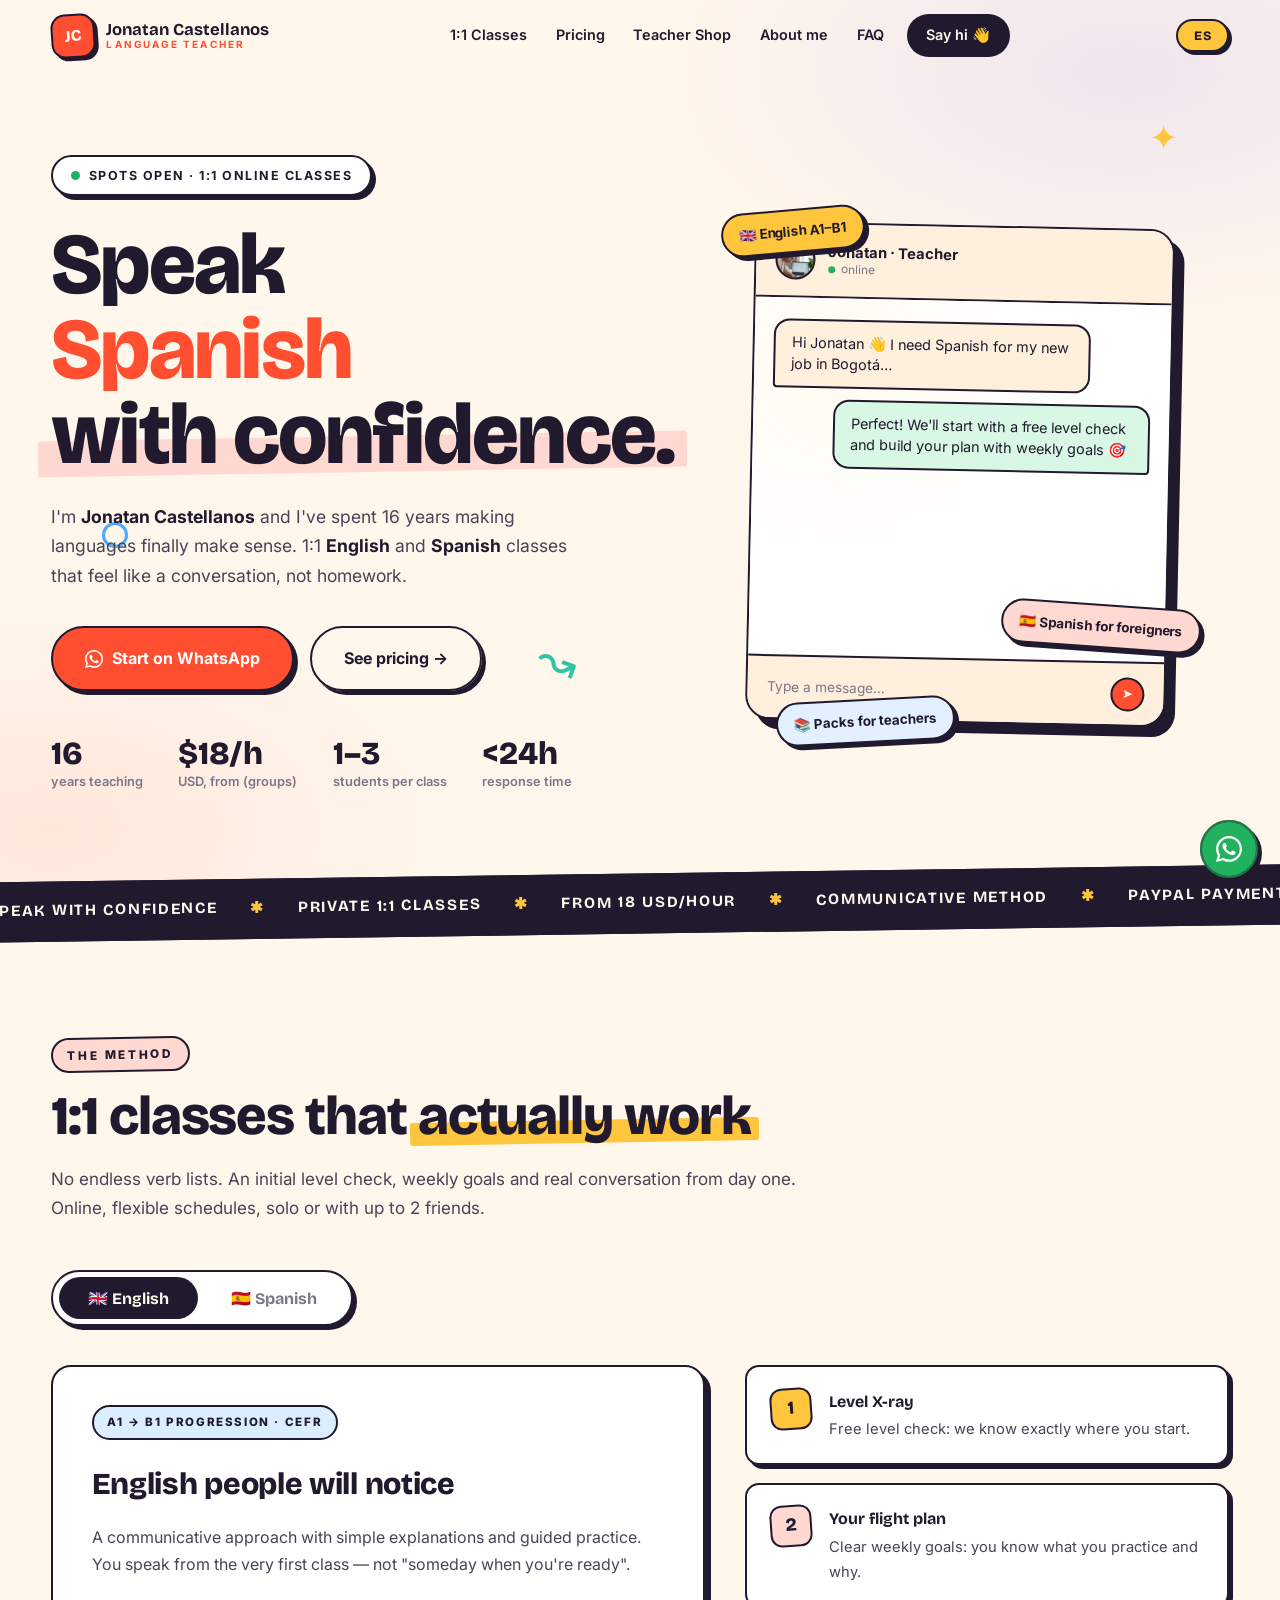
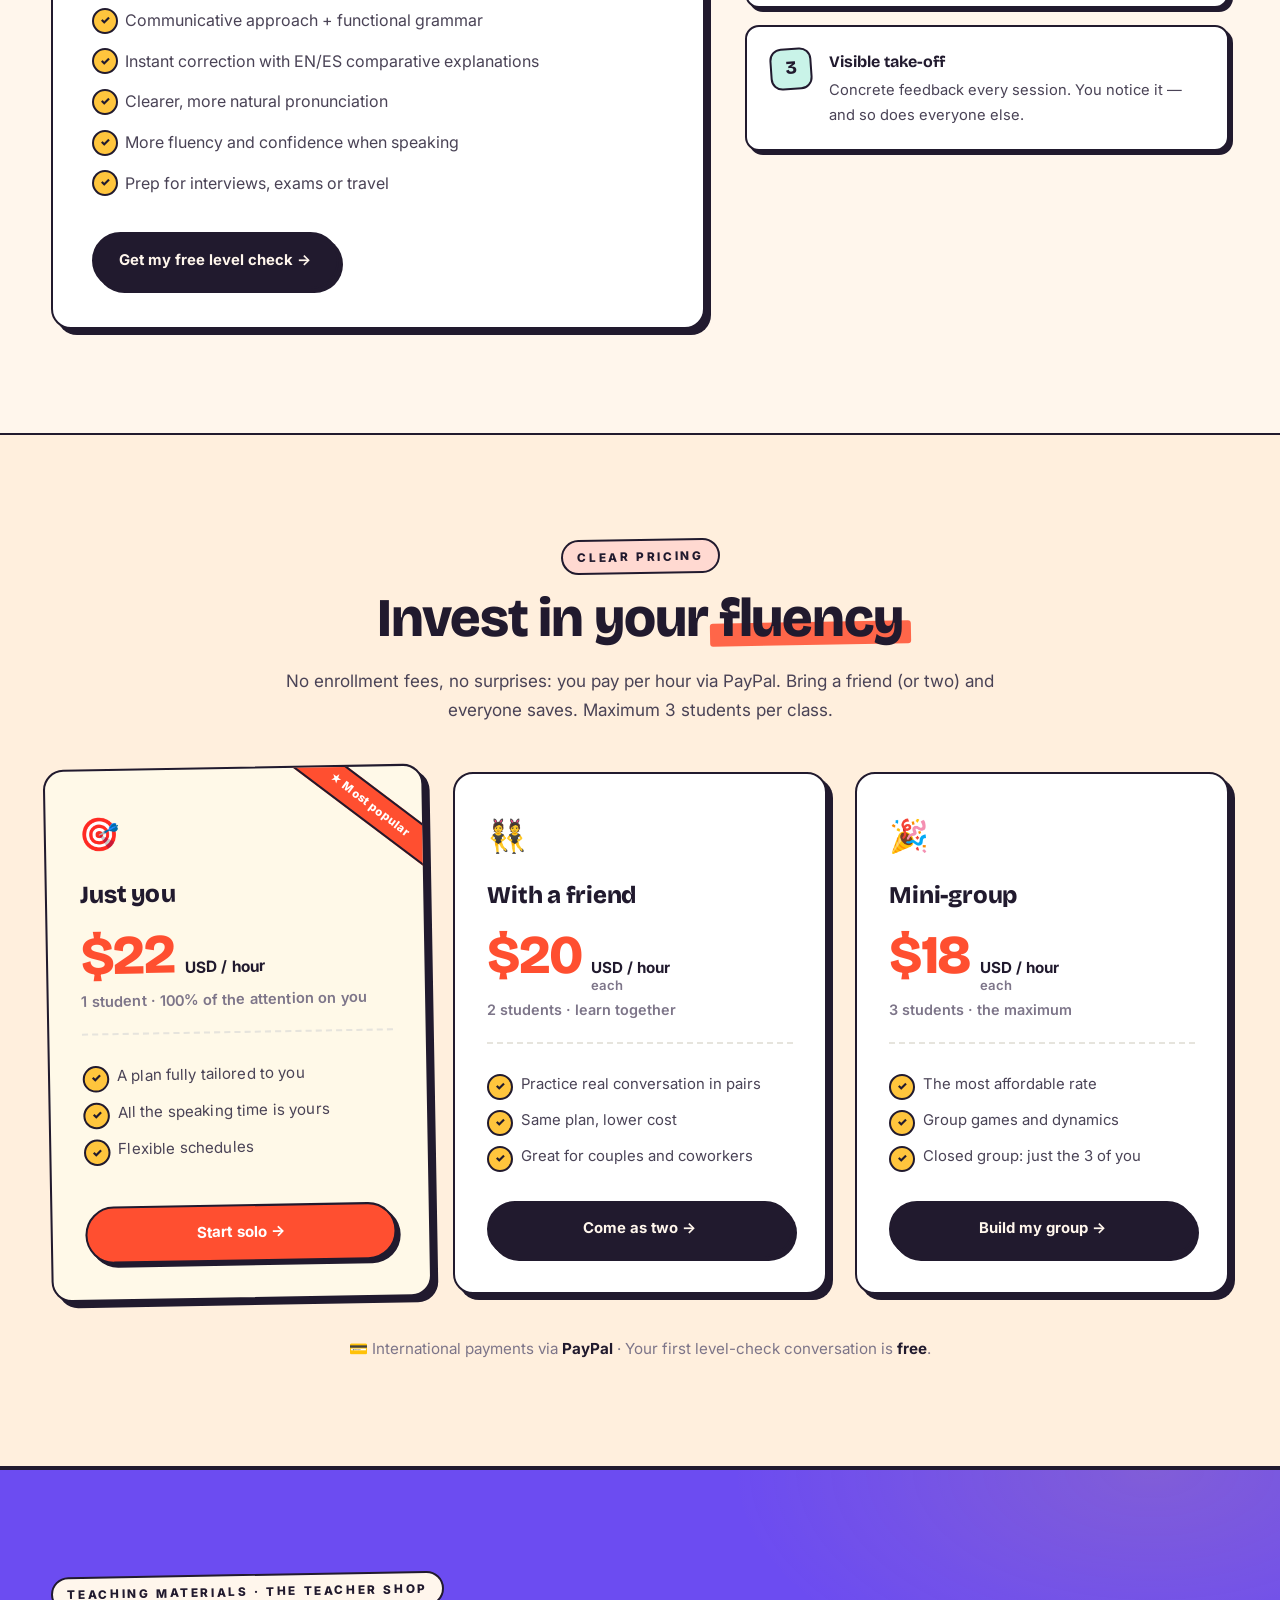
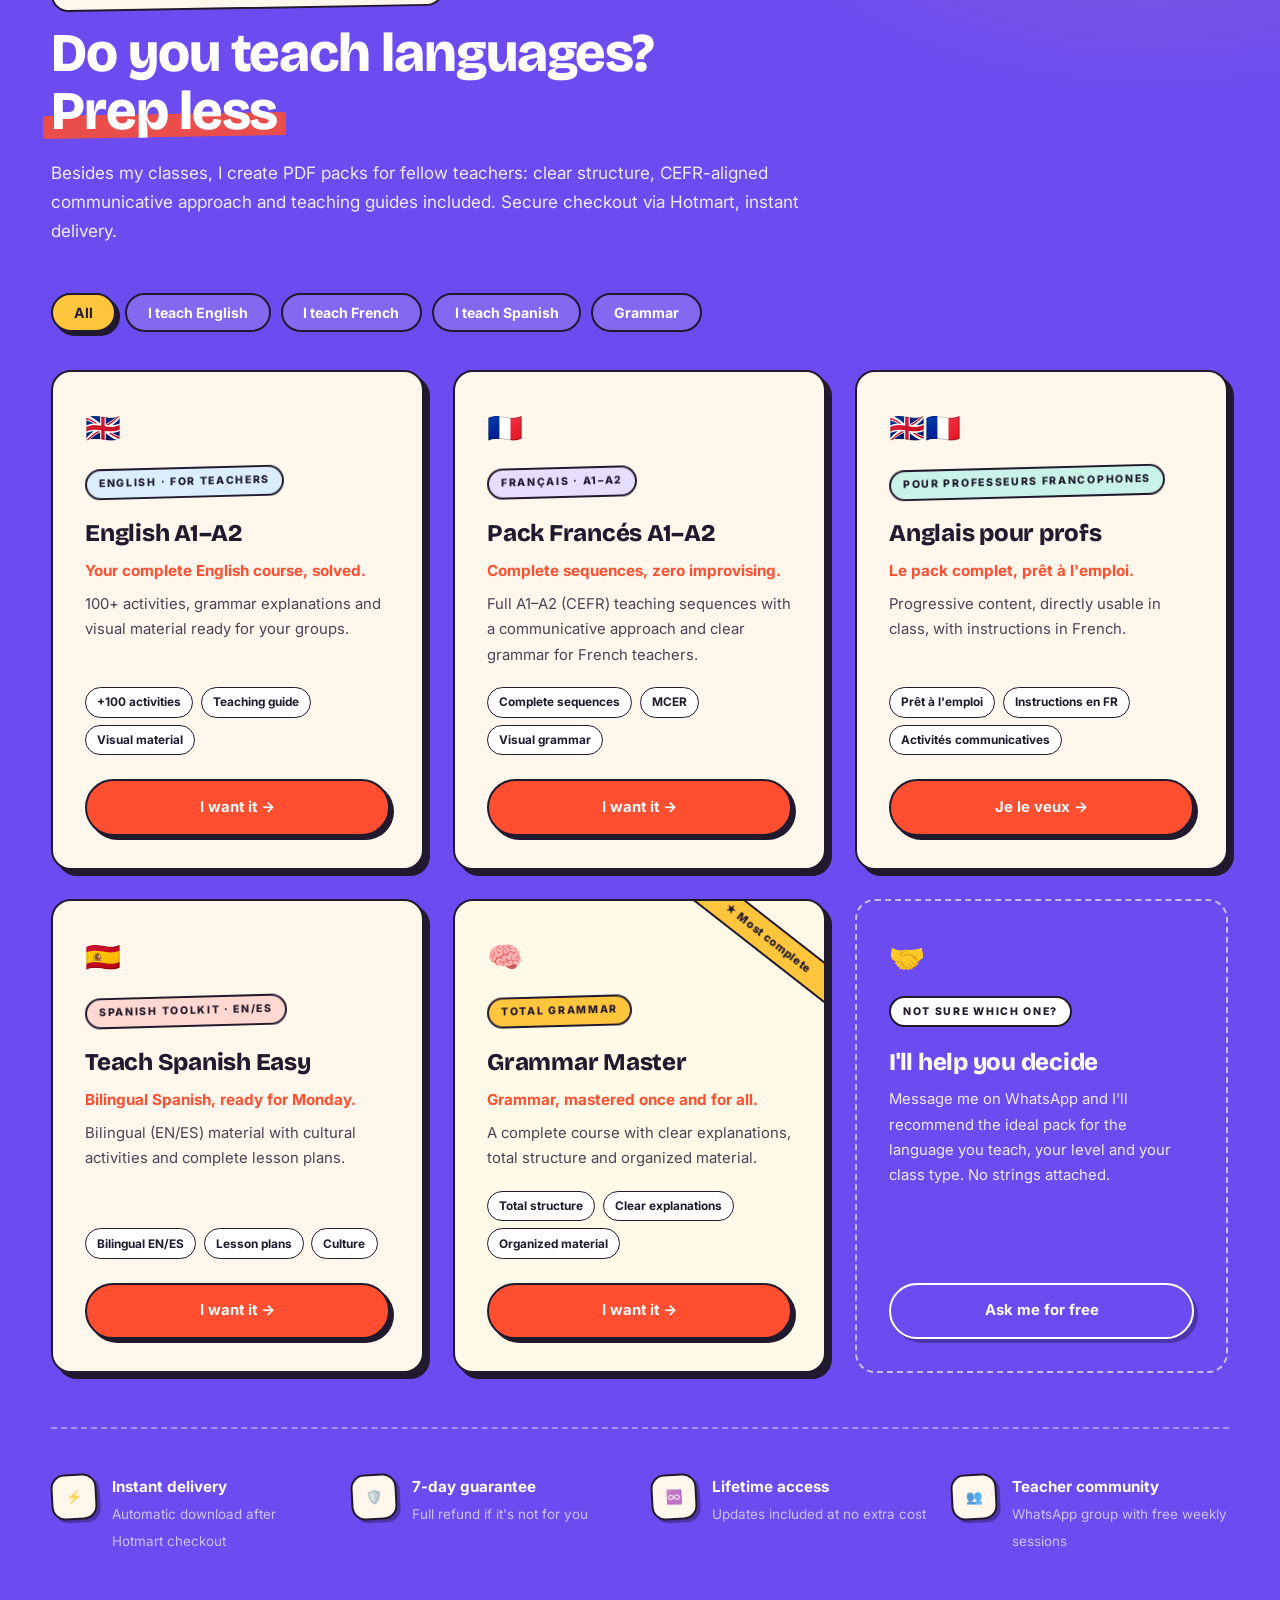
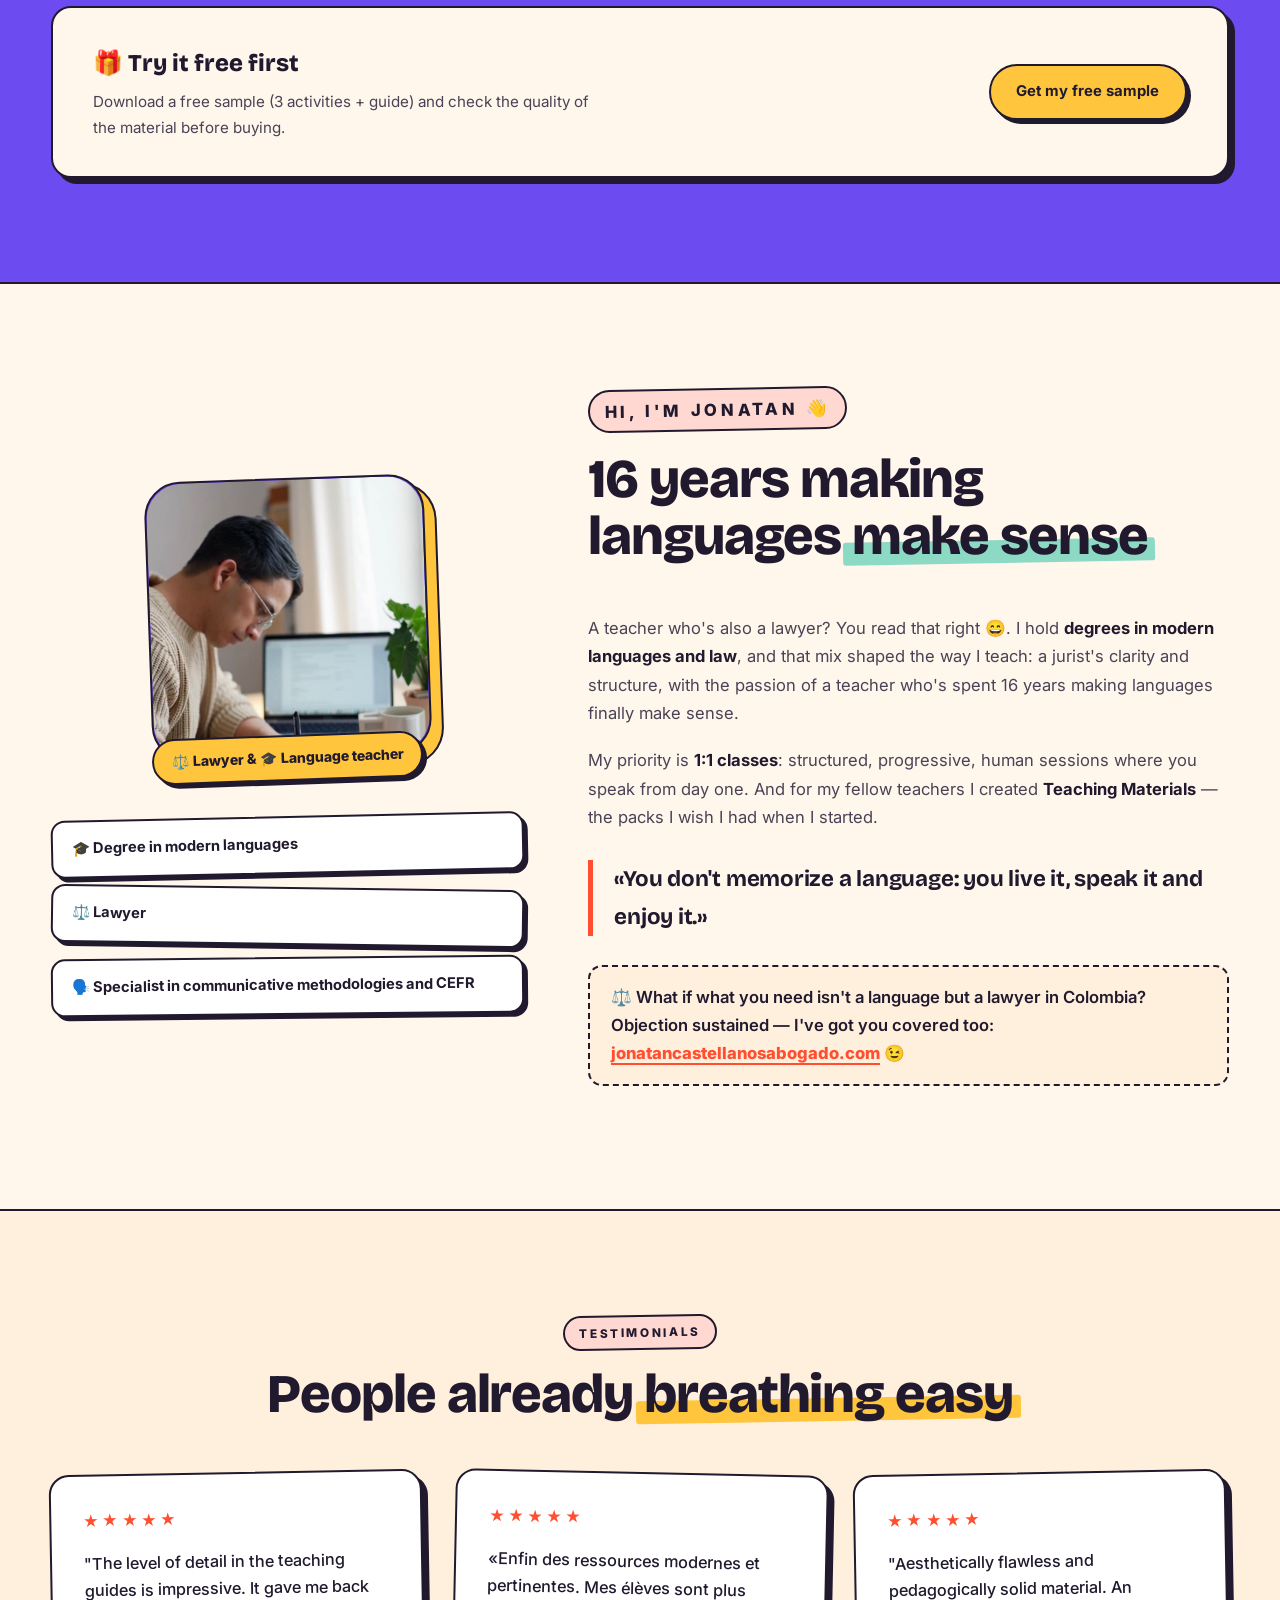
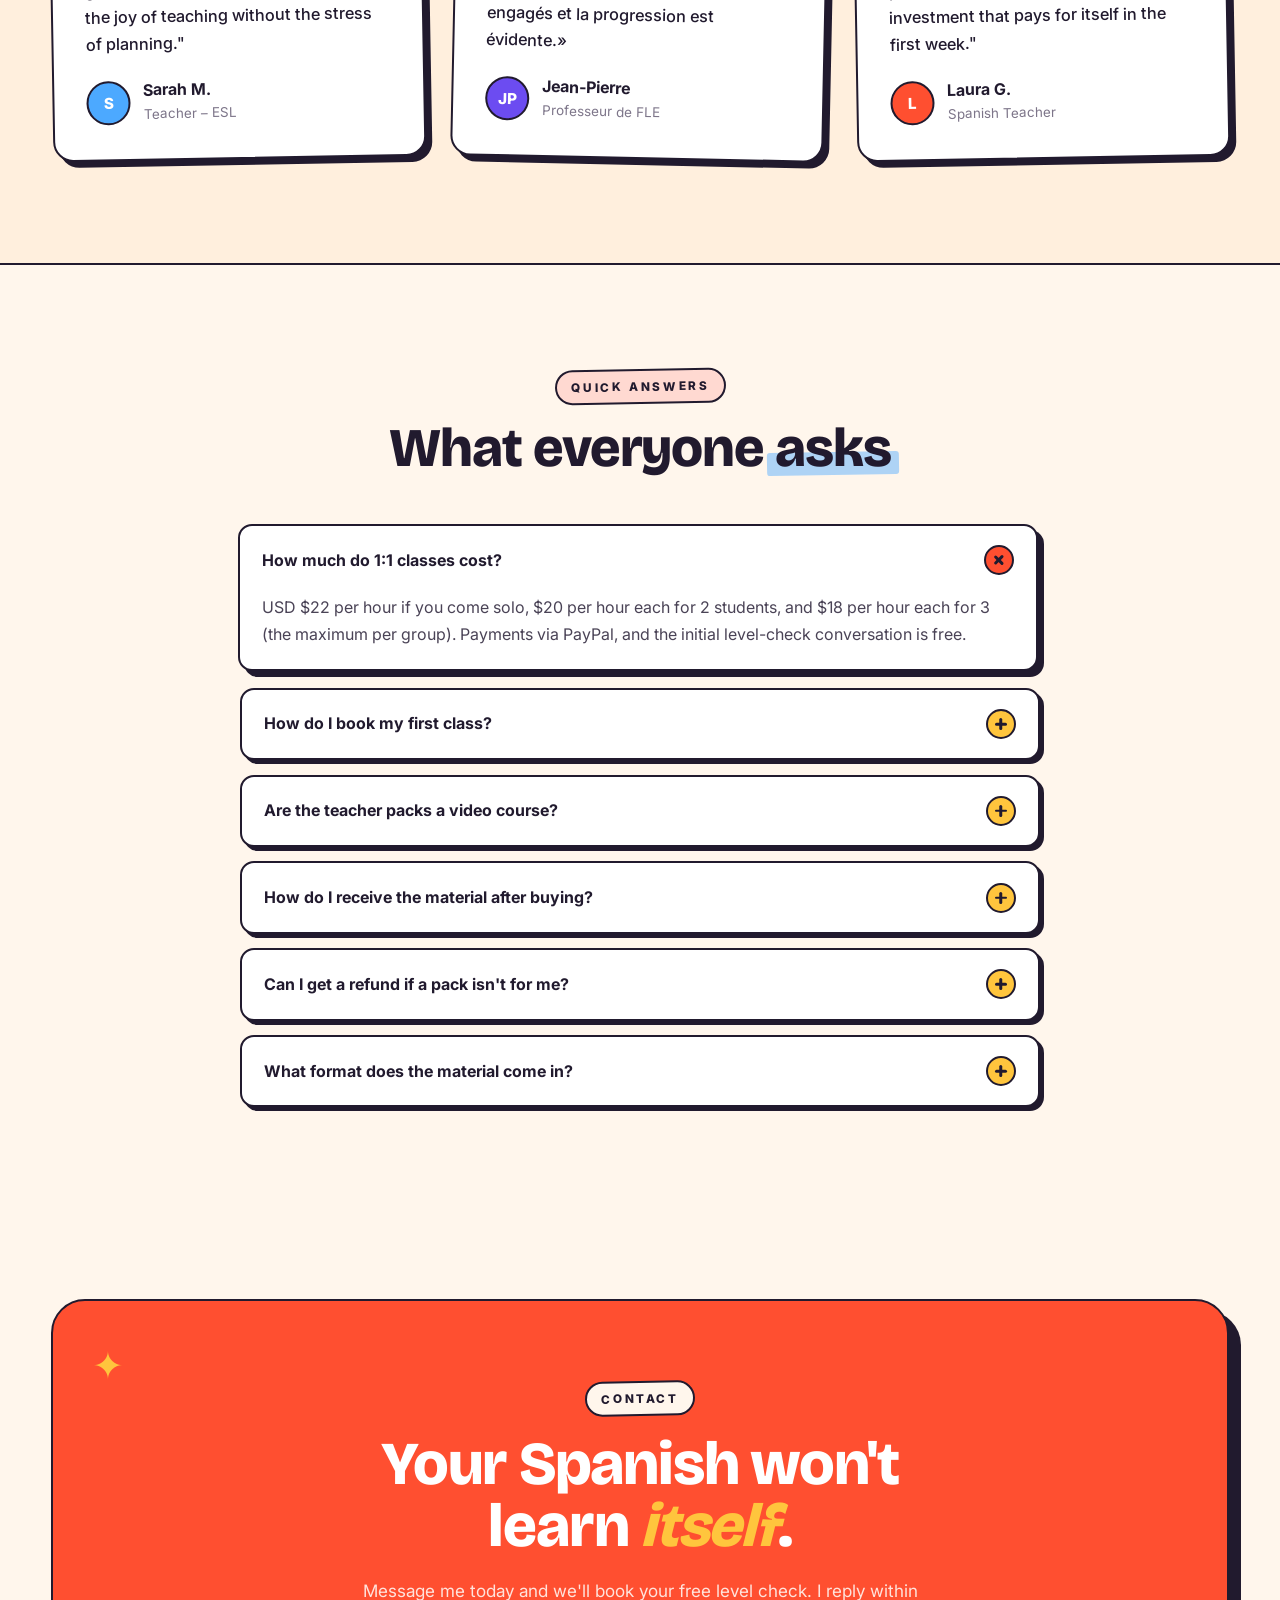
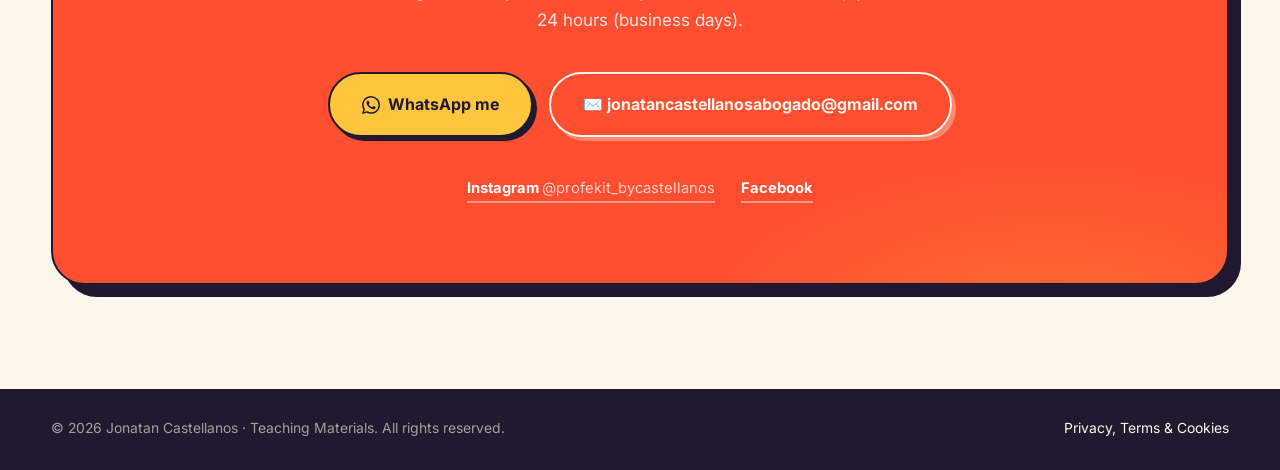
==== index.html @ 69f30fb5 "Meta de verificación de Google Search Console Co-Authored-By: Claude Fable 5 <noreply@anthropic.com>" ====
<!DOCTYPE html>
<html lang="es">
<head>
  <meta charset="UTF-8">
  <meta name="viewport" content="width=device-width, initial-scale=1.0">
  <title>Jonatan Castellanos · Profesor de Idiomas | Habla inglés sin miedo</title>
  <meta name="description" content="Clases particulares 1:1 de inglés y español desde 18 USD/hora. Metodología clara, práctica y comunicativa. Material pedagógico profesional para profesores de idiomas.">
  <meta name="google-site-verification" content="IuO1n3asJH91pYmY7Ng0ox8xn2Uyp3DE4MzeH1H9uL8">
  <meta property="og:title" content="Jonatan Castellanos · Profesor de Idiomas">
  <meta property="og:description" content="Habla inglés sin miedo: clases 1:1 online desde 18 USD/hora + packs pedagógicos para profesores. 16 años de experiencia.">
  <meta property="og:type" content="website">
  <meta property="og:url" content="https://castellanosjonatan.com/">
  <meta property="og:image" content="https://castellanosjonatan.com/assets/jonatan-profe-sq.jpg">
  <link rel="icon" href="data:image/svg+xml,%3Csvg xmlns='http://www.w3.org/2000/svg' viewBox='0 0 64 64'%3E%3Crect width='64' height='64' rx='16' fill='%23ff4f30'/%3E%3Ctext x='32' y='45' font-family='Arial Black,sans-serif' font-size='28' font-weight='900' fill='%23fff6ec' text-anchor='middle'%3EJC%3C/text%3E%3C/svg%3E">
  <link rel="preconnect" href="https://fonts.googleapis.com">
  <link rel="preconnect" href="https://fonts.gstatic.com" crossorigin>
  <link href="https://fonts.googleapis.com/css2?family=Bricolage+Grotesque:opsz,wght@12..96,400;12..96,600;12..96,700;12..96,800&family=Inter:wght@400;500;600;700&display=swap" rel="stylesheet">
  <link rel="stylesheet" href="css/styles.css">
</head>
<body>

  <!-- Barra de progreso de scroll -->
  <div class="scroll-progress" id="scrollProgress" aria-hidden="true"></div>

  <!-- ===== NAVEGACIÓN ===== -->
  <header class="nav" id="nav">
    <div class="container nav-inner">
      <a href="#inicio" class="brand" aria-label="Inicio">
        <span class="brand-mono">JC</span>
        <span class="brand-text">
          <span class="brand-name">Jonatan Castellanos</span>
          <span class="brand-tag" data-i18n="brand_tag">Profesor de Idiomas</span>
        </span>
      </a>
      <nav class="nav-links" id="navLinks" aria-label="Navegación principal">
        <a href="#clases" data-nav data-i18n="nav_clases">Clases 1:1</a>
        <a href="#precios" data-nav data-i18n="nav_precios">Precios</a>
        <a href="#packs" data-nav data-i18n="nav_packs">Tienda del Profe</a>
        <a href="#sobre-mi" data-nav data-i18n="nav_sobre">Sobre mí</a>
        <a href="#faq" data-nav>FAQ</a>
        <a href="#contacto" class="nav-cta" data-i18n="nav_cta">Escríbeme 👋</a>
      </nav>
      <div class="nav-side">
        <button class="lang-toggle" id="langToggle" aria-label="Switch language">EN</button>
        <button class="nav-toggle" id="navToggle" aria-label="Abrir menú" aria-expanded="false">
          <span></span><span></span><span></span>
        </button>
      </div>
    </div>
  </header>

  <main>

    <!-- ===== HERO ===== -->
    <section class="hero" id="inicio">
      <div class="hero-doodles" aria-hidden="true">
        <span class="doodle doodle-ast">✱</span>
        <span class="doodle doodle-arrow">↝</span>
        <span class="doodle doodle-spark">✦</span>
        <span class="doodle doodle-circ"></span>
      </div>

      <div class="container hero-inner">
        <div class="hero-copy">
          <p class="hero-eyebrow reveal"><span class="pulse-dot"></span> <span data-i18n="hero_eyebrow">Cupos abiertos · Clases online 1:1</span></p>
          <h1 class="reveal d-1">
            <span data-i18n="hero_t1">Habla</span><br>
            <span class="rotator-wrap"><span class="rotator" id="rotator">inglés</span></span><br>
            <span class="hl" data-i18n="hero_t2">sin miedo.</span>
          </h1>
          <p class="hero-desc reveal d-2" data-i18n="hero_desc">
            Soy <strong>Jonatan Castellanos</strong> y llevo 16 años haciendo que los idiomas
            por fin se entiendan. Clases 1:1 de <strong>inglés</strong> y <strong>español</strong>
            que se sienten como una conversación, no como una tarea.
          </p>
          <div class="hero-actions reveal d-3">
            <a class="btn btn-coral btn-lg" data-wa="clases" href="https://wa.me/573148309306" target="_blank" rel="noopener noreferrer">
              <svg viewBox="0 0 24 24" width="18" height="18" fill="currentColor" aria-hidden="true"><path d="M17.5 14.4c-.3-.15-1.76-.87-2.03-.97-.27-.1-.47-.15-.67.15-.2.3-.77.97-.94 1.17-.17.2-.35.22-.65.07-.3-.15-1.26-.46-2.4-1.48-.89-.79-1.49-1.77-1.66-2.07-.17-.3-.02-.46.13-.61.14-.13.3-.35.45-.52.15-.17.2-.3.3-.5.1-.2.05-.37-.02-.52-.08-.15-.67-1.62-.92-2.22-.24-.58-.49-.5-.67-.51h-.57c-.2 0-.52.07-.8.37-.27.3-1.04 1.02-1.04 2.5 0 1.47 1.07 2.9 1.22 3.1.15.2 2.1 3.2 5.1 4.49.71.3 1.27.49 1.7.63.72.23 1.37.2 1.88.12.58-.09 1.76-.72 2-1.42.25-.7.25-1.3.18-1.42-.08-.13-.28-.2-.58-.35M12.04 21.79h-.01a9.87 9.87 0 0 1-5.03-1.38l-.36-.21-3.74.98 1-3.65-.24-.37a9.86 9.86 0 0 1-1.51-5.26c0-5.45 4.44-9.88 9.9-9.88a9.83 9.83 0 0 1 7 2.9 9.83 9.83 0 0 1 2.89 7c0 5.45-4.44 9.88-9.9 9.88m8.42-18.3A11.8 11.8 0 0 0 12.04 0C5.46 0 .1 5.35.1 11.92c0 2.1.55 4.15 1.6 5.96L0 24l6.27-1.64a11.94 11.94 0 0 0 5.76 1.47h.01c6.58 0 11.94-5.35 11.94-11.92 0-3.18-1.24-6.18-3.52-8.43"/></svg>
              <span data-i18n="hero_cta1">Empezar por WhatsApp</span>
            </a>
            <a class="btn btn-ink-outline btn-lg" href="#precios" data-i18n="hero_cta2">Ver precios →</a>
          </div>

          <dl class="hero-stats reveal d-4">
            <div><dt data-counter="16">0</dt><dd data-i18n="stat_1">años enseñando</dd></div>
            <div><dt data-counter="18" data-prefix="$" data-suffix="/h">0</dt><dd data-i18n="stat_2">USD, desde (grupos)</dd></div>
            <div><dt data-counter="3" data-prefix="1–">0</dt><dd data-i18n="stat_3">estudiantes por clase</dd></div>
            <div><dt data-counter="24" data-prefix="&lt;" data-suffix="h">0</dt><dd data-i18n="stat_4">tiempo de respuesta</dd></div>
          </dl>
        </div>

        <!-- Mock de chat animado -->
        <div class="hero-visual reveal d-2" aria-hidden="true">
          <div class="chat-card">
            <div class="chat-head">
              <span class="chat-avatar"><img src="assets/jonatan-profe-sq.jpg" alt=""></span>
              <div class="chat-id">
                <strong data-i18n="chat_name">Jonatan · Profesor</strong>
                <span><i class="online-dot"></i> <span data-i18n="chat_online">en línea</span></span>
              </div>
            </div>
            <div class="chat-body" id="chatBody">
              <div class="msg msg-in" data-step="0" data-i18n="chat_m0">Hola Jonatan 👋 Necesito inglés para una entrevista de trabajo…</div>
              <div class="msg msg-out" data-step="1" data-i18n="chat_m1">¡Perfecto! Empezamos con un diagnóstico y armamos tu plan con metas semanales 🎯</div>
              <div class="msg msg-in" data-step="2" data-i18n="chat_m2">Great! When can we start? 😄</div>
              <div class="msg msg-out" data-step="3" data-i18n="chat_m3">That's the spirit! 🚀 Esta misma semana.</div>
              <div class="msg msg-typing" data-step="4"><span></span><span></span><span></span></div>
            </div>
            <div class="chat-foot">
              <span data-i18n="chat_placeholder">Escribe un mensaje…</span>
              <span class="chat-send">➤</span>
            </div>
          </div>
          <div class="tag-chip chip-a">🇬🇧 English A1–B1</div>
          <div class="tag-chip chip-b" data-i18n="chip_es">🇪🇸 Español ELE</div>
          <div class="tag-chip chip-c" data-i18n="chip_packs">📚 Packs para profes</div>
        </div>
      </div>
    </section>

    <!-- ===== MARQUEE ===== -->
    <div class="ribbon" id="ribbon" aria-hidden="true">
      <div class="ribbon-track">
        <span data-i18n="rb_1">Habla sin miedo</span><i>✱</i>
        <span data-i18n="rb_2">Clases privadas 1:1</span><i>✱</i>
        <span data-i18n="rb_3">Desde 18 USD/hora</span><i>✱</i>
        <span data-i18n="rb_4">Método comunicativo</span><i>✱</i>
        <span data-i18n="rb_5">Pagos vía PayPal</span><i>✱</i>
        <span data-i18n="rb_1">Habla sin miedo</span><i>✱</i>
        <span data-i18n="rb_2">Clases privadas 1:1</span><i>✱</i>
        <span data-i18n="rb_3">Desde 18 USD/hora</span><i>✱</i>
        <span data-i18n="rb_4">Método comunicativo</span><i>✱</i>
        <span data-i18n="rb_5">Pagos vía PayPal</span><i>✱</i>
      </div>
    </div>

    <!-- ===== CLASES 1:1 ===== -->
    <section class="section" id="clases">
      <div class="container">
        <div class="section-head reveal">
          <p class="kicker kicker-coral" data-i18n="clases_kicker">El método</p>
          <h2 data-i18n="clases_h2">Clases 1:1 que <span class="hl hl-yellow">sí funcionan</span></h2>
          <p class="lead" data-i18n="clases_lead">Nada de listas de verbos infinitas. Diagnóstico inicial, metas semanales y conversación real desde el primer día. Online, con horarios flexibles, solo o con hasta 2 amigos.</p>
        </div>

        <!-- Tabs -->
        <div class="tabs reveal" role="tablist" aria-label="Idiomas">
          <button class="tab active" id="tab-en" role="tab" aria-selected="true" aria-controls="panel-en" data-tab="en" data-i18n="tab_en">🇬🇧 Inglés</button>
          <button class="tab" id="tab-es" role="tab" aria-selected="false" aria-controls="panel-es" data-tab="es" data-i18n="tab_es">🇪🇸 Español</button>
          <span class="tab-glider" id="tabGlider"></span>
        </div>

        <div class="tab-panels reveal">
          <article class="tab-panel active" id="panel-en" role="tabpanel" aria-labelledby="tab-en">
            <div class="panel-grid">
              <div class="panel-info">
                <span class="level-badge badge-sky" data-i18n="pen_badge">Progresión A1 → B1 · MCER</span>
                <h3 data-i18n="pen_h3">Inglés que se te nota</h3>
                <p data-i18n="pen_p">Enfoque comunicativo con explicaciones simples y práctica guiada. Hablas desde la primera clase, no "algún día cuando estés listo".</p>
                <ul class="checklist">
                  <li data-i18n="pen_l1">Enfoque comunicativo + gramática funcional</li>
                  <li data-i18n="pen_l2">Corrección inmediata y explicación comparativa (EN/ES)</li>
                  <li data-i18n="pen_l3">Pronunciación más clara y natural</li>
                  <li data-i18n="pen_l4">Mayor fluidez al hablar con confianza</li>
                  <li data-i18n="pen_l5">Preparación para entrevistas, exámenes o viajes</li>
                </ul>
                <a class="btn btn-ink" data-wa="ingles" href="https://wa.me/573148309306" target="_blank" rel="noopener noreferrer" data-i18n="pen_cta">Quiero mi diagnóstico →</a>
              </div>
              <div class="panel-steps">
                <div class="step step-1"><span class="step-n">1</span><div><strong data-i18n="step1_t">Radiografía de tu nivel</strong><p data-i18n="step1_p">Diagnóstico gratuito: sabemos exactamente de dónde partes.</p></div></div>
                <div class="step step-2"><span class="step-n">2</span><div><strong data-i18n="step2_t">Tu plan de vuelo</strong><p data-i18n="step2_p">Metas semanales claras: sabes qué practicas y por qué.</p></div></div>
                <div class="step step-3"><span class="step-n">3</span><div><strong data-i18n="step3_t">Despegue visible</strong><p data-i18n="step3_p">Retroalimentación concreta en cada sesión. Se nota, y se lo notan.</p></div></div>
              </div>
            </div>
          </article>

          <article class="tab-panel" id="panel-es" role="tabpanel" aria-labelledby="tab-es" hidden>
            <div class="panel-grid">
              <div class="panel-info">
                <span class="level-badge badge-coral" data-i18n="pes_badge">Español ELE · Todos los niveles</span>
                <h3 data-i18n="pes_h3">Español para la vida real</h3>
                <p data-i18n="pes_p">Español como lengua extranjera con metodología clara y comunicativa. Sesiones personalizadas para objetivos académicos, profesionales o de viaje.</p>
                <ul class="checklist">
                  <li data-i18n="pes_l1">Actividades dinámicas adaptadas a tu nivel</li>
                  <li data-i18n="pes_l2">Comprensión de estructuras clave sin memorizar</li>
                  <li data-i18n="pes_l3">Material visual, práctico y reutilizable</li>
                  <li data-i18n="pes_l4">Plan claro con metas semanales</li>
                  <li data-i18n="pes_l5">Conversación activa desde la primera clase</li>
                </ul>
                <a class="btn btn-ink" data-wa="espanol" href="https://wa.me/573148309306" target="_blank" rel="noopener noreferrer" data-i18n="pes_cta">Quiero mi diagnóstico →</a>
              </div>
              <div class="panel-steps">
                <div class="step step-1"><span class="step-n">1</span><div><strong data-i18n="step1_t">Radiografía de tu nivel</strong><p data-i18n="step1_p">Diagnóstico gratuito: sabemos exactamente de dónde partes.</p></div></div>
                <div class="step step-2"><span class="step-n">2</span><div><strong data-i18n="step2_t">Tu plan de vuelo</strong><p data-i18n="step2_p">Metas semanales claras: sabes qué practicas y por qué.</p></div></div>
                <div class="step step-3"><span class="step-n">3</span><div><strong data-i18n="step3_t">Despegue visible</strong><p data-i18n="step3_p">Retroalimentación concreta en cada sesión. Se nota, y se lo notan.</p></div></div>
              </div>
            </div>
          </article>
        </div>
      </div>
    </section>

    <!-- ===== PRECIOS ===== -->
    <section class="section section-cream" id="precios">
      <div class="container">
        <div class="section-head center reveal">
          <p class="kicker kicker-coral" data-i18n="pr_kicker">Precios claros</p>
          <h2 data-i18n="pr_h2">Invierte en tu <span class="hl hl-coral">fluidez</span></h2>
          <p class="lead" data-i18n="pr_lead">Sin matrículas ni sorpresas: pagas por hora vía PayPal. Trae a un amigo (o dos) y ahorran todos. Máximo 3 estudiantes por clase.</p>
        </div>

        <div class="pricing reveal">
          <article class="price-card price-featured">
            <span class="price-badge" data-i18n="pr1_badge">★ Más popular</span>
            <span class="price-emoji">🎯</span>
            <h3 data-i18n="pr1_name">Solo tú</h3>
            <p class="price-line"><span class="price-num">$22</span><span class="price-unit" data-i18n="pr1_unit">USD / hora</span></p>
            <p class="price-sub" data-i18n="pr1_sub">1 estudiante · atención 100% para ti</p>
            <ul class="checklist">
              <li data-i18n="pr1_f1">Plan totalmente a tu medida</li>
              <li data-i18n="pr1_f2">Todo el tiempo de habla es tuyo</li>
              <li data-i18n="pr1_f3">Horarios flexibles</li>
            </ul>
            <a class="btn btn-coral btn-block" data-wa="solo" href="https://wa.me/573148309306" target="_blank" rel="noopener noreferrer" data-i18n="pr1_cta">Empezar solo →</a>
          </article>

          <article class="price-card">
            <span class="price-emoji">👯</span>
            <h3 data-i18n="pr2_name">En pareja</h3>
            <p class="price-line"><span class="price-num">$20</span><span class="price-unit" data-i18n="pr2_unit">USD / hora <em>cada uno</em></span></p>
            <p class="price-sub" data-i18n="pr2_sub">2 estudiantes · aprende acompañado</p>
            <ul class="checklist">
              <li data-i18n="pr2_f1">Practica conversación real de a dos</li>
              <li data-i18n="pr2_f2">Mismo plan, menor costo</li>
              <li data-i18n="pr2_f3">Ideal para parejas y colegas</li>
            </ul>
            <a class="btn btn-ink btn-block" data-wa="duo" href="https://wa.me/573148309306" target="_blank" rel="noopener noreferrer" data-i18n="pr2_cta">Venir de a dos →</a>
          </article>

          <article class="price-card">
            <span class="price-emoji">🎉</span>
            <h3 data-i18n="pr3_name">Mini-grupo</h3>
            <p class="price-line"><span class="price-num">$18</span><span class="price-unit" data-i18n="pr3_unit">USD / hora <em>cada uno</em></span></p>
            <p class="price-sub" data-i18n="pr3_sub">3 estudiantes · el cupo máximo</p>
            <ul class="checklist">
              <li data-i18n="pr3_f1">El precio más económico</li>
              <li data-i18n="pr3_f2">Dinámicas y juegos de grupo</li>
              <li data-i18n="pr3_f3">Grupo cerrado: solo ustedes 3</li>
            </ul>
            <a class="btn btn-ink btn-block" data-wa="trio" href="https://wa.me/573148309306" target="_blank" rel="noopener noreferrer" data-i18n="pr3_cta">Armar mi grupo →</a>
          </article>
        </div>

        <p class="note reveal" data-i18n="pr_note">💳 Pagos internacionales vía <strong>PayPal</strong> · La primera conversación de diagnóstico es <strong>gratis</strong>.</p>
      </div>
    </section>

    <!-- ===== PACKS / TIENDA DEL PROFE ===== -->
    <section class="section section-violet" id="packs">
      <div class="container">
        <div class="section-head reveal">
          <p class="kicker kicker-cream" data-i18n="pk_kicker">Teaching Materials · La Tienda del Profe</p>
          <h2 data-i18n="pk_h2">¿Enseñas idiomas? <span class="hl hl-coral">Prepara menos</span></h2>
          <p class="lead" data-i18n="pk_lead">Además de mis clases, creo packs en PDF para otros profesores: estructura clara, enfoque comunicativo alineado al MCER y guías didácticas incluidas. Compra segura vía Hotmart y entrega inmediata.</p>
        </div>

        <!-- Filtros -->
        <div class="filters reveal" role="group" aria-label="Filtrar packs por idioma">
          <button class="filter active" data-filter="all" data-i18n="f_all">Todos</button>
          <button class="filter" data-filter="ingles" data-i18n="f_en">Enseño inglés</button>
          <button class="filter" data-filter="frances" data-i18n="f_fr">Enseño francés</button>
          <button class="filter" data-filter="espanol" data-i18n="f_es">Enseño español</button>
          <button class="filter" data-filter="gramatica" data-i18n="f_gr">Gramática</button>
        </div>

        <div class="products reveal" id="products">
          <article class="product tilt" data-cat="ingles">
            <div class="product-glow" aria-hidden="true"></div>
            <span class="product-flag">🇬🇧</span>
            <span class="product-tag tag-sky">English · For Teachers</span>
            <h3>English A1–A2</h3>
            <p class="product-hook" data-i18n="pd1_hook">Tu curso de inglés completo, resuelto.</p>
            <p data-i18n="pd1_p">Más de 100 actividades, explicaciones gramaticales y material visual listo para tus grupos.</p>
            <ul class="product-feats"><li data-i18n="pd1_t1">+100 actividades</li><li data-i18n="pd1_t2">Guía didáctica</li><li data-i18n="pd1_t3">Material visual</li></ul>
            <a class="btn btn-coral btn-block" href="https://go.hotmart.com/B101364901X?dp=1" target="_blank" rel="noopener noreferrer" data-i18n="pd_cta">Lo quiero →</a>
          </article>

          <article class="product tilt" data-cat="frances">
            <div class="product-glow" aria-hidden="true"></div>
            <span class="product-flag">🇫🇷</span>
            <span class="product-tag tag-violet">Français · A1–A2</span>
            <h3>Pack Francés A1–A2</h3>
            <p class="product-hook" data-i18n="pd2_hook">Secuencias completas, cero improvisación.</p>
            <p data-i18n="pd2_p">Secuencias didácticas A1–A2 (MCER) con enfoque comunicativo y gramática clara para profes de francés.</p>
            <ul class="product-feats"><li data-i18n="pd2_t1">Secuencias completas</li><li>MCER</li><li data-i18n="pd2_t3">Gramática visual</li></ul>
            <a class="btn btn-coral btn-block" href="https://go.hotmart.com/C101601427N?dp=1" target="_blank" rel="noopener noreferrer" data-i18n="pd_cta">Lo quiero →</a>
          </article>

          <article class="product tilt" data-cat="ingles frances">
            <div class="product-glow" aria-hidden="true"></div>
            <span class="product-flag">🇬🇧🇫🇷</span>
            <span class="product-tag tag-mint">Pour Professeurs Francophones</span>
            <h3>Anglais pour profs</h3>
            <p class="product-hook">Le pack complet, prêt à l'emploi.</p>
            <p data-i18n="pd3_p">Contenu progressif et directement utilisable en classe, avec instructions en français.</p>
            <ul class="product-feats"><li>Prêt à l'emploi</li><li>Instructions en FR</li><li>Activités communicatives</li></ul>
            <a class="btn btn-coral btn-block" href="https://go.hotmart.com/J101687014J?dp=1" target="_blank" rel="noopener noreferrer">Je le veux →</a>
          </article>

          <article class="product tilt" data-cat="espanol">
            <div class="product-glow" aria-hidden="true"></div>
            <span class="product-flag">🇪🇸</span>
            <span class="product-tag tag-coral">Spanish Toolkit · EN/ES</span>
            <h3>Teach Spanish Easy</h3>
            <p class="product-hook" data-i18n="pd4_hook">Español bilingüe, listo para el lunes.</p>
            <p data-i18n="pd4_p">Material bilingüe (EN/ES) con actividades culturales y planes de clase completos.</p>
            <ul class="product-feats"><li data-i18n="pd4_t1">Bilingüe EN/ES</li><li data-i18n="pd4_t2">Planes de clase</li><li data-i18n="pd4_t3">Cultura</li></ul>
            <a class="btn btn-coral btn-block" href="https://go.hotmart.com/I101326739A?dp=1" target="_blank" rel="noopener noreferrer" data-i18n="pd_cta">Lo quiero →</a>
          </article>

          <article class="product tilt product-featured" data-cat="gramatica ingles">
            <div class="product-glow" aria-hidden="true"></div>
            <span class="product-badge" data-i18n="pd5_badge">★ El más completo</span>
            <span class="product-flag">🧠</span>
            <span class="product-tag tag-yellow" data-i18n="pd5_tag">Gramática Total</span>
            <h3>Grammar Master</h3>
            <p class="product-hook" data-i18n="pd5_hook">La gramática, dominada de una vez.</p>
            <p data-i18n="pd5_p">Curso completo con explicaciones claras, estructura total y material organizado.</p>
            <ul class="product-feats"><li data-i18n="pd5_t1">Estructura total</li><li data-i18n="pd5_t2">Explicaciones claras</li><li data-i18n="pd5_t3">Material organizado</li></ul>
            <a class="btn btn-coral btn-block" href="https://go.hotmart.com/B101403026Y?dp=1" target="_blank" rel="noopener noreferrer" data-i18n="pd_cta">Lo quiero →</a>
          </article>

          <article class="product product-help" data-cat="all-always">
            <span class="product-flag">🤝</span>
            <span class="product-tag tag-ink" data-i18n="pdh_tag">¿No sabes cuál elegir?</span>
            <h3 data-i18n="pdh_h3">Te ayudo a decidir</h3>
            <p data-i18n="pdh_p">Escríbeme por WhatsApp y te recomiendo el pack ideal según el idioma que enseñas, tu nivel y tu tipo de clase. Sin compromiso.</p>
            <a class="btn btn-ink-outline btn-block" data-wa="profe" href="https://wa.me/573148309306" target="_blank" rel="noopener noreferrer" data-i18n="pdh_cta">Pregúntame gratis</a>
          </article>
        </div>

        <div class="perks reveal">
          <div class="perk"><span class="perk-ico">⚡</span><div><strong data-i18n="perk1_t">Entrega inmediata</strong><span data-i18n="perk1_s">Descarga automática tras la compra en Hotmart</span></div></div>
          <div class="perk"><span class="perk-ico">🛡️</span><div><strong data-i18n="perk2_t">Garantía de 7 días</strong><span data-i18n="perk2_s">Reembolso completo si no te convence</span></div></div>
          <div class="perk"><span class="perk-ico">♾️</span><div><strong data-i18n="perk3_t">Acceso de por vida</strong><span data-i18n="perk3_s">Con actualizaciones sin costo adicional</span></div></div>
          <div class="perk"><span class="perk-ico">👥</span><div><strong data-i18n="perk4_t">Comunidad de profes</strong><span data-i18n="perk4_s">Grupo de WhatsApp con clases gratuitas semanales</span></div></div>
        </div>

        <div class="sample reveal">
          <div class="sample-copy">
            <h3 data-i18n="sm_h3">🎁 Pruébalo gratis primero</h3>
            <p data-i18n="sm_p">Descarga una muestra gratuita (3 actividades + guía) y comprueba el estándar del material antes de comprar.</p>
          </div>
          <a class="btn btn-yellow" id="sampleMail" href="mailto:business@castellanosjonatan.com?subject=Solicitud%20de%20muestra%20gratuita%20(Teaching%20Materials)&body=Hola%2C%20quiero%20recibir%20la%20muestra%20gratuita%20de%20Teaching%20Materials.%20%C2%A1Gracias!" data-i18n="sm_cta">Quiero mi muestra gratis</a>
        </div>
      </div>
    </section>

    <!-- ===== SOBRE MÍ ===== -->
    <section class="section" id="sobre-mi">
      <div class="container about-grid">
        <div class="about-visual reveal">
          <div class="about-portrait">
            <img src="assets/jonatan-profe-sq.jpg" alt="Jonatan Castellanos, profesor de idiomas" loading="lazy">
          </div>
          <div class="portrait-chip" data-i18n="portrait_chip">⚖️ Abogado &amp; 🎓 Profe de idiomas</div>
          <div class="cred-cards">
            <div class="cred cred-1" data-i18n="cred1">🎓 Licenciado en lenguas modernas</div>
            <div class="cred cred-2" data-i18n="cred2">⚖️ Abogado</div>
            <div class="cred cred-3" data-i18n="cred3">🗣️ Especialista en metodologías comunicativas y MCER</div>
          </div>
        </div>
        <div class="about-copy">
          <div class="section-head reveal">
            <p class="kicker kicker-coral" data-i18n="ab_kicker">Hola, soy Jonatan 👋</p>
            <h2 data-i18n="ab_h2">16 años haciendo que los idiomas <span class="hl hl-mint">se entiendan</span></h2>
          </div>
          <p class="reveal" data-i18n="ab_p1">
            ¿Un profe que además es abogado? Sí, leíste bien 😄. Soy <strong>licenciado en lenguas
            modernas y abogado</strong>, y de esa combinación nació mi forma de enseñar: la claridad y la
            estructura de un jurista, con la pasión de un profe que lleva 16 años en el aula haciendo que
            los idiomas por fin se entiendan.
          </p>
          <p class="reveal" data-i18n="ab_p2">
            Mi prioridad son las <strong>clases 1:1</strong>: sesiones estructuradas, progresivas y humanas,
            donde hablas desde el primer día. Y para mis colegas docentes creé <strong>Teaching Materials</strong>,
            los packs con el material que yo hubiera querido tener cuando empecé.
          </p>
          <blockquote class="about-quote reveal" data-i18n="ab_quote">
            «Un idioma no se memoriza: se vive, se habla y se disfruta.»
          </blockquote>
          <p class="lawyer-plug reveal" data-i18n="ab_lawyer">⚖️ ¿Y si lo que necesitas no es un idioma sino un abogado en Colombia? Objeción aceptada — también te tengo cubierto: <a href="https://jonatancastellanosabogado.com" target="_blank" rel="noopener noreferrer">jonatancastellanosabogado.com</a> 😉</p>
        </div>
      </div>
    </section>

    <!-- ===== TESTIMONIOS ===== -->
    <section class="section section-cream" id="testimonios">
      <div class="container">
        <div class="section-head center reveal">
          <p class="kicker kicker-coral" data-i18n="ts_kicker">Testimonios</p>
          <h2 data-i18n="ts_h2">Gente que ya <span class="hl hl-yellow">respira tranquila</span></h2>
        </div>

        <div class="slider reveal" id="slider">
          <div class="slider-track" id="sliderTrack">
            <blockquote class="testimonial t-rot-l">
              <div class="stars" aria-hidden="true">★★★★★</div>
              <p data-i18n="ts1_p">«El nivel de detalle en las guías didácticas es impresionante. Me ha devuelto el placer de enseñar sin el estrés de la planificación.»</p>
              <footer><span class="t-avatar t-avatar--1">S</span><div><strong>Sarah M.</strong><span>Teacher – ESL</span></div></footer>
            </blockquote>
            <blockquote class="testimonial t-rot-r">
              <div class="stars" aria-hidden="true">★★★★★</div>
              <p>«Enfin des ressources modernes et pertinentes. Mes élèves sont plus engagés et la progression est évidente.»</p>
              <footer><span class="t-avatar t-avatar--2">JP</span><div><strong>Jean-Pierre</strong><span>Professeur de FLE</span></div></footer>
            </blockquote>
            <blockquote class="testimonial t-rot-l">
              <div class="stars" aria-hidden="true">★★★★★</div>
              <p data-i18n="ts3_p">«Material estéticamente impecable y pedagógicamente sólido. Una inversión que se paga sola en la primera semana.»</p>
              <footer><span class="t-avatar t-avatar--3">L</span><div><strong>Laura G.</strong><span data-i18n="ts3_role">Profesora de Español</span></div></footer>
            </blockquote>
          </div>
          <div class="slider-dots" id="sliderDots" role="tablist" aria-label="Testimonios"></div>
        </div>
      </div>
    </section>

    <!-- ===== FAQ ===== -->
    <section class="section" id="faq">
      <div class="container narrow">
        <div class="section-head center reveal">
          <p class="kicker kicker-coral" data-i18n="fq_kicker">Dudas exprés</p>
          <h2 data-i18n="fq_h2">Lo que todos <span class="hl hl-sky">preguntan</span></h2>
        </div>

        <div class="faq-list reveal">
          <details class="faq-item" open>
            <summary><span data-i18n="fq1_q">¿Cuánto cuestan las clases 1:1?</span><span class="faq-ico"></span></summary>
            <div class="faq-body"><p data-i18n="fq1_a">USD $22 por hora si vienes solo, $20 por hora cada uno si son 2, y $18 por hora cada uno si son 3 (el máximo por grupo). Se pagan vía PayPal y la conversación de diagnóstico inicial es gratuita.</p></div>
          </details>
          <details class="faq-item">
            <summary><span data-i18n="fq2_q">¿Cómo agendo mi primera clase?</span><span class="faq-ico"></span></summary>
            <div class="faq-body"><p data-i18n="fq2_a">Escríbeme por WhatsApp. Te comparto niveles, horarios disponibles y una ruta recomendada según tu objetivo, y agendamos tu diagnóstico gratuito.</p></div>
          </details>
          <details class="faq-item">
            <summary><span data-i18n="fq3_q">¿Los packs para profesores son un curso en video?</span><span class="faq-ico"></span></summary>
            <div class="faq-body"><p data-i18n="fq3_a">No. Son recursos pedagógicos profesionales (PDFs y archivos editables) diseñados para que tú, como profesor, los uses directamente en tus clases con tus alumnos.</p></div>
          </details>
          <details class="faq-item">
            <summary><span data-i18n="fq4_q">¿Cómo recibo el material después de comprar?</span><span class="faq-ico"></span></summary>
            <div class="faq-body"><p data-i18n="fq4_a">La entrega es digital e inmediata. Tras la compra segura en Hotmart, recibirás acceso a un área de descarga con todos los archivos del pack.</p></div>
          </details>
          <details class="faq-item">
            <summary><span data-i18n="fq5_q">¿Puedo pedir devolución si un pack no me gusta?</span><span class="faq-ico"></span></summary>
            <div class="faq-body"><p data-i18n="fq5_a">Sí. Hotmart ofrece una garantía de satisfacción de 7 días. Si el material no cumple tus expectativas, puedes solicitar el reembolso completo durante ese período.</p></div>
          </details>
          <details class="faq-item">
            <summary><span data-i18n="fq6_q">¿En qué formato vienen los materiales?</span><span class="faq-ico"></span></summary>
            <div class="faq-body"><p data-i18n="fq6_a">Principalmente en PDF (listo para usar) y algunos en formato editable (Word, PowerPoint). Compatibles con Windows, Mac y Linux, para clases online o presenciales.</p></div>
          </details>
        </div>
      </div>
    </section>

    <!-- ===== CTA FINAL / CONTACTO ===== -->
    <section class="section section-cta" id="contacto">
      <div class="container cta-card reveal">
        <span class="cta-spark" aria-hidden="true">✦</span>
        <p class="kicker kicker-cream" data-i18n="ct_kicker">Contacto</p>
        <h2 data-i18n="ct_h2">Tu inglés no se va a<br>aprender <em>solo</em>.</h2>
        <p class="lead" data-i18n="ct_lead">Escríbeme hoy y agendamos tu diagnóstico gratuito. Respondo en menos de 24 horas (días laborables).</p>
        <div class="cta-actions">
          <a class="btn btn-yellow btn-lg" data-wa="general" href="https://wa.me/573148309306" target="_blank" rel="noopener noreferrer">
            <svg viewBox="0 0 24 24" width="18" height="18" fill="currentColor" aria-hidden="true"><path d="M17.5 14.4c-.3-.15-1.76-.87-2.03-.97-.27-.1-.47-.15-.67.15-.2.3-.77.97-.94 1.17-.17.2-.35.22-.65.07-.3-.15-1.26-.46-2.4-1.48-.89-.79-1.49-1.77-1.66-2.07-.17-.3-.02-.46.13-.61.14-.13.3-.35.45-.52.15-.17.2-.3.3-.5.1-.2.05-.37-.02-.52-.08-.15-.67-1.62-.92-2.22-.24-.58-.49-.5-.67-.51h-.57c-.2 0-.52.07-.8.37-.27.3-1.04 1.02-1.04 2.5 0 1.47 1.07 2.9 1.22 3.1.15.2 2.1 3.2 5.1 4.49.71.3 1.27.49 1.7.63.72.23 1.37.2 1.88.12.58-.09 1.76-.72 2-1.42.25-.7.25-1.3.18-1.42-.08-.13-.28-.2-.58-.35M12.04 21.79h-.01a9.87 9.87 0 0 1-5.03-1.38l-.36-.21-3.74.98 1-3.65-.24-.37a9.86 9.86 0 0 1-1.51-5.26c0-5.45 4.44-9.88 9.9-9.88a9.83 9.83 0 0 1 7 2.9 9.83 9.83 0 0 1 2.89 7c0 5.45-4.44 9.88-9.9 9.88m8.42-18.3A11.8 11.8 0 0 0 12.04 0C5.46 0 .1 5.35.1 11.92c0 2.1.55 4.15 1.6 5.96L0 24l6.27-1.64a11.94 11.94 0 0 0 5.76 1.47h.01c6.58 0 11.94-5.35 11.94-11.92 0-3.18-1.24-6.18-3.52-8.43"/></svg>
            <span data-i18n="ct_cta1">WhatsApp directo</span>
          </a>
          <a class="btn btn-cream-outline btn-lg" href="mailto:jonatancastellanosabogado@gmail.com">✉️ jonatancastellanosabogado@gmail.com</a>
        </div>
        <div class="socials">
          <a href="https://www.instagram.com/profekit_bycastellanos/" target="_blank" rel="noopener noreferrer">Instagram <span>@profekit_bycastellanos</span></a>
          <a href="https://www.facebook.com/profile.php?id=61579380569665" target="_blank" rel="noopener noreferrer">Facebook</a>
        </div>
      </div>
    </section>
  </main>

  <!-- ===== FOOTER ===== -->
  <footer class="footer">
    <div class="container footer-inner">
      <p>© <span id="year"></span> Jonatan Castellanos · Teaching Materials. <span data-i18n="ft_rights">Todos los derechos reservados.</span></p>
      <nav aria-label="Legal">
        <a href="politicas.html" data-i18n="ft_legal">Privacidad, Términos y Cookies</a>
      </nav>
    </div>
  </footer>

  <!-- Botón flotante de WhatsApp -->
  <a class="wa-float" data-wa="general" href="https://wa.me/573148309306" target="_blank" rel="noopener noreferrer" aria-label="WhatsApp">
    <svg viewBox="0 0 24 24" width="26" height="26" fill="currentColor" aria-hidden="true"><path d="M17.5 14.4c-.3-.15-1.76-.87-2.03-.97-.27-.1-.47-.15-.67.15-.2.3-.77.97-.94 1.17-.17.2-.35.22-.65.07-.3-.15-1.26-.46-2.4-1.48-.89-.79-1.49-1.77-1.66-2.07-.17-.3-.02-.46.13-.61.14-.13.3-.35.45-.52.15-.17.2-.3.3-.5.1-.2.05-.37-.02-.52-.08-.15-.67-1.62-.92-2.22-.24-.58-.49-.5-.67-.51h-.57c-.2 0-.52.07-.8.37-.27.3-1.04 1.02-1.04 2.5 0 1.47 1.07 2.9 1.22 3.1.15.2 2.1 3.2 5.1 4.49.71.3 1.27.49 1.7.63.72.23 1.37.2 1.88.12.58-.09 1.76-.72 2-1.42.25-.7.25-1.3.18-1.42-.08-.13-.28-.2-.58-.35M12.04 21.79h-.01a9.87 9.87 0 0 1-5.03-1.38l-.36-.21-3.74.98 1-3.65-.24-.37a9.86 9.86 0 0 1-1.51-5.26c0-5.45 4.44-9.88 9.9-9.88a9.83 9.83 0 0 1 7 2.9 9.83 9.83 0 0 1 2.89 7c0 5.45-4.44 9.88-9.9 9.88m8.42-18.3A11.8 11.8 0 0 0 12.04 0C5.46 0 .1 5.35.1 11.92c0 2.1.55 4.15 1.6 5.96L0 24l6.27-1.64a11.94 11.94 0 0 0 5.76 1.47h.01c6.58 0 11.94-5.35 11.94-11.92 0-3.18-1.24-6.18-3.52-8.43"/></svg>
  </a>

  <script src="js/i18n.js"></script>
  <script src="js/main.js"></script>
</body>
</html>
---- css/styles.css ----
/* =========================================================
   Jonatan Castellanos · Profesor de Idiomas
   Identidad: crema cálido + coral + violeta + amarillo
   Estilo: editorial-lúdico, bordes de tinta, sombras duras
   ========================================================= */

:root {
  --cream: #fff6ec;
  --cream-2: #ffefdd;
  --paper: #ffffff;
  --ink: #211a2e;
  --text: #4a4356;
  --muted: #7d7589;
  --coral: #ff4f30;
  --coral-soft: #ffd9d1;
  --violet: #6c4cf1;
  --violet-deep: #4c2fc2;
  --yellow: #ffc53d;
  --mint: #2ec4a5;
  --sky: #4ca9ff;
  --green-wa: #22b25f;
  --radius: 20px;
  --radius-sm: 14px;
  --bw: 2px;                                /* grosor de borde de tinta */
  --hs: 6px 6px 0 var(--ink);               /* sombra dura */
  --hs-sm: 4px 4px 0 var(--ink);
  --font-display: "Bricolage Grotesque", "Arial Black", sans-serif;
  --font-body: "Inter", "Helvetica Neue", Arial, sans-serif;
  --ease: cubic-bezier(.22, .8, .3, 1);
}

* { margin: 0; padding: 0; box-sizing: border-box; }

html { scroll-behavior: smooth; }

body {
  font-family: var(--font-body);
  color: var(--text);
  background: var(--cream);
  line-height: 1.7;
  -webkit-font-smoothing: antialiased;
  overflow-x: hidden;
}

::selection { background: var(--yellow); color: var(--ink); }

img { max-width: 100%; display: block; }

.container { width: min(1180px, 92%); margin-inline: auto; }
.narrow { max-width: 800px; }
.center { text-align: center; }

/* ---------- Subrayado tipo marcador ---------- */
.hl {
  position: relative;
  display: inline-block;
  z-index: 1;
  white-space: nowrap;
}

.hl::before {
  content: "";
  position: absolute;
  z-index: -1;
  left: -.15em; right: -.15em;
  bottom: .06em;
  height: .42em;
  border-radius: 3px;
  transform: rotate(-1deg);
  background: var(--coral-soft);
}

.hl-yellow::before { background: var(--yellow); }
.hl-coral::before  { background: var(--coral); opacity: .85; }
.hl-mint::before   { background: var(--mint); opacity: .55; }
.hl-sky::before    { background: var(--sky); opacity: .45; }

/* ---------- Barra de progreso ---------- */
.scroll-progress {
  position: fixed;
  top: 0; left: 0;
  height: 4px;
  width: 0;
  background: var(--coral);
  z-index: 200;
}

/* ---------- Navegación ---------- */
.nav {
  position: fixed;
  inset: 0 0 auto 0;
  z-index: 100;
  background: transparent;
  transition: background .3s var(--ease), box-shadow .3s, border-color .3s;
  border-bottom: var(--bw) solid transparent;
}

.nav.scrolled {
  background: rgba(255, 246, 236, .92);
  backdrop-filter: blur(12px);
  -webkit-backdrop-filter: blur(12px);
  border-bottom-color: var(--ink);
}

.nav-inner {
  display: flex;
  align-items: center;
  justify-content: space-between;
  gap: 1rem;
  padding: .85rem 0;
}

.brand { display: flex; align-items: center; gap: .7rem; text-decoration: none; }

.brand-mono {
  display: grid;
  place-items: center;
  width: 44px; height: 44px;
  border-radius: 14px;
  background: var(--coral);
  border: var(--bw) solid var(--ink);
  box-shadow: 3px 3px 0 var(--ink);
  color: var(--cream);
  font-family: var(--font-display);
  font-weight: 800;
  font-size: 1rem;
  transform: rotate(-4deg);
  transition: transform .2s var(--ease);
}

.brand:hover .brand-mono { transform: rotate(3deg) scale(1.05); }

.brand-text { display: flex; flex-direction: column; line-height: 1.15; }

.brand-name {
  font-family: var(--font-display);
  font-weight: 700;
  font-size: 1.04rem;
  color: var(--ink);
}

.brand-tag {
  font-size: .62rem;
  letter-spacing: .22em;
  text-transform: uppercase;
  color: var(--coral);
  font-weight: 700;
}

.nav-links { display: flex; align-items: center; gap: .1rem; }

.nav-links a {
  color: var(--ink);
  text-decoration: none;
  font-size: .9rem;
  font-weight: 600;
  padding: .55rem .85rem;
  border-radius: 10px;
  transition: background .2s;
}

.nav-links a:hover { background: var(--cream-2); }

.nav-links .nav-cta {
  background: var(--ink);
  color: var(--cream);
  margin-left: .5rem;
  border-radius: 999px;
  padding: .6rem 1.2rem;
  transition: transform .18s var(--ease), background .2s;
}

.nav-links .nav-cta:hover { background: var(--coral); transform: translateY(-2px); }

.nav-toggle {
  display: none;
  flex-direction: column;
  gap: 5px;
  background: none;
  border: 0;
  padding: .6rem;
  cursor: pointer;
  z-index: 110;
}

.nav-toggle span {
  width: 24px; height: 2.5px;
  background: var(--ink);
  border-radius: 3px;
  transition: transform .25s var(--ease), opacity .2s;
}

/* ---------- Botones ---------- */
.btn {
  display: inline-flex;
  align-items: center;
  justify-content: center;
  gap: .55rem;
  padding: .85rem 1.6rem;
  border-radius: 999px;
  border: var(--bw) solid var(--ink);
  font-family: var(--font-body);
  font-weight: 700;
  font-size: .93rem;
  text-decoration: none;
  cursor: pointer;
  box-shadow: var(--hs-sm);
  transition: transform .18s var(--ease), box-shadow .18s var(--ease), background .2s, color .2s;
}

.btn:hover { transform: translate(-2px, -2px); box-shadow: 6px 6px 0 var(--ink); }
.btn:active { transform: translate(2px, 2px); box-shadow: 1px 1px 0 var(--ink); }

.btn-lg { padding: 1.05rem 2rem; font-size: 1rem; }

.btn-coral { background: var(--coral); color: #fff; }
.btn-ink { background: var(--ink); color: var(--cream); }
.btn-yellow { background: var(--yellow); color: var(--ink); }

.btn-ink-outline { background: transparent; color: var(--ink); }
.btn-ink-outline:hover { background: var(--ink); color: var(--cream); }

.btn-cream-outline {
  background: transparent;
  color: var(--cream);
  border-color: var(--cream);
  box-shadow: 4px 4px 0 rgba(255, 246, 236, .35);
}
.btn-cream-outline:hover { background: var(--cream); color: var(--ink); box-shadow: 6px 6px 0 rgba(255, 246, 236, .35); }

.btn-block { width: 100%; }

/* ---------- Hero ---------- */
.hero {
  position: relative;
  min-height: 100svh;
  display: flex;
  align-items: center;
  padding: 8rem 0 5rem;
  background:
    radial-gradient(720px 380px at 88% 8%, rgba(108, 76, 241, .1), transparent 65%),
    radial-gradient(600px 340px at 4% 92%, rgba(255, 79, 48, .09), transparent 65%),
    var(--cream);
  overflow: hidden;
}

.hero-doodles { position: absolute; inset: 0; pointer-events: none; }

.doodle {
  position: absolute;
  font-size: 2.2rem;
  color: var(--coral);
  animation: bob 6s ease-in-out infinite;
}

.doodle-ast { top: 16%; left: 5%; color: var(--violet); font-size: 2.6rem; animation-delay: -2s; }
.doodle-arrow { bottom: 22%; left: 42%; color: var(--mint); font-size: 3rem; transform: rotate(20deg); animation-delay: -4s; }
.doodle-spark { top: 12%; right: 8%; color: var(--yellow); }

.doodle-circ {
  top: 58%; left: 8%;
  width: 26px; height: 26px;
  border: 3px solid var(--sky);
  border-radius: 50%;
  animation-delay: -1s;
}

@keyframes bob {
  0%, 100% { transform: translateY(0) rotate(0deg); }
  50%      { transform: translateY(-14px) rotate(6deg); }
}

.hero-inner {
  position: relative;
  display: grid;
  grid-template-columns: 1.08fr .92fr;
  gap: 3.5rem;
  align-items: center;
}

.hero-eyebrow {
  display: inline-flex;
  align-items: center;
  gap: .55rem;
  font-size: .78rem;
  font-weight: 700;
  letter-spacing: .12em;
  text-transform: uppercase;
  color: var(--ink);
  background: var(--paper);
  border: var(--bw) solid var(--ink);
  box-shadow: var(--hs-sm);
  padding: .5rem 1.1rem;
  border-radius: 999px;
  margin-bottom: 1.7rem;
  transform: rotate(-1deg);
}

.pulse-dot {
  width: 9px; height: 9px;
  border-radius: 50%;
  background: var(--green-wa);
  box-shadow: 0 0 0 0 rgba(34, 178, 95, .6);
  animation: pulse 2s infinite;
}

@keyframes pulse {
  0%   { box-shadow: 0 0 0 0 rgba(34, 178, 95, .55); }
  70%  { box-shadow: 0 0 0 9px rgba(34, 178, 95, 0); }
  100% { box-shadow: 0 0 0 0 rgba(34, 178, 95, 0); }
}

.hero h1 {
  font-family: var(--font-display);
  font-weight: 800;
  font-size: clamp(3rem, 7vw, 5.4rem);
  line-height: .98;
  letter-spacing: -.02em;
  color: var(--ink);
  margin-bottom: 1.5rem;
}

.rotator-wrap { display: inline-block; }

.rotator {
  display: inline-block;
  min-width: 1ch;
  color: var(--coral);
  transition: opacity .35s var(--ease), transform .35s var(--ease);
}

.rotator.swap { opacity: 0; transform: translateY(16px) rotate(2deg); }

.hero-desc {
  max-width: 520px;
  font-size: 1.1rem;
  margin-bottom: 2.2rem;
}

.hero-desc strong { color: var(--ink); }

.hero-actions {
  display: flex;
  flex-wrap: wrap;
  gap: 1rem;
  margin-bottom: 2.8rem;
}

.hero-stats {
  display: grid;
  grid-template-columns: repeat(4, auto);
  gap: 2.2rem;
  justify-content: start;
}

.hero-stats div { display: flex; flex-direction: column; }

.hero-stats dt {
  font-family: var(--font-display);
  font-weight: 800;
  font-size: 2rem;
  color: var(--ink);
  line-height: 1.1;
}

.hero-stats dd { font-size: .8rem; color: var(--muted); font-weight: 600; }

/* --- Mock de chat --- */
.hero-visual { position: relative; }

.chat-card {
  position: relative;
  background: var(--paper);
  border: var(--bw) solid var(--ink);
  border-radius: 24px;
  box-shadow: 10px 10px 0 var(--ink);
  overflow: hidden;
  max-width: 420px;
  margin-inline: auto;
  transform: rotate(1.2deg);
}

.chat-head {
  display: flex;
  align-items: center;
  gap: .8rem;
  padding: 1rem 1.2rem;
  background: var(--cream-2);
  border-bottom: var(--bw) solid var(--ink);
}

.chat-avatar {
  display: grid;
  place-items: center;
  width: 40px; height: 40px;
  border-radius: 50%;
  background: var(--coral);
  border: 2px solid var(--ink);
  color: #fff;
  font-weight: 800;
  font-size: .85rem;
}

.chat-id { display: flex; flex-direction: column; line-height: 1.3; }
.chat-id strong { font-size: .92rem; color: var(--ink); }
.chat-id span { font-size: .74rem; color: var(--muted); display: inline-flex; align-items: center; gap: .35rem; }

.online-dot {
  width: 7px; height: 7px;
  border-radius: 50%;
  background: var(--green-wa);
  display: inline-block;
}

.chat-body {
  padding: 1.3rem 1.2rem;
  display: flex;
  flex-direction: column;
  gap: .7rem;
  min-height: 250px;
  background:
    radial-gradient(circle at 20% 20%, rgba(255, 197, 61, .07), transparent 50%),
    var(--paper);
}

.msg {
  max-width: 84%;
  padding: .68rem 1rem;
  border-radius: 16px;
  border: 2px solid var(--ink);
  font-size: .9rem;
  line-height: 1.5;
  opacity: 0;
  transform: translateY(12px) scale(.97);
  transition: opacity .45s var(--ease), transform .45s var(--ease);
}

.msg.shown { opacity: 1; transform: none; }

.msg-in {
  align-self: flex-start;
  background: var(--cream-2);
  color: var(--ink);
  border-bottom-left-radius: 4px;
}

.msg-out {
  align-self: flex-end;
  background: #d8f7e4;
  color: var(--ink);
  border-bottom-right-radius: 4px;
}

.msg-typing {
  align-self: flex-start;
  background: var(--cream-2);
  display: inline-flex;
  gap: 5px;
  padding: .85rem 1rem;
}

.msg-typing span {
  width: 7px; height: 7px;
  border-radius: 50%;
  background: var(--muted);
  animation: blink 1.2s infinite;
}

.msg-typing span:nth-child(2) { animation-delay: .18s; }
.msg-typing span:nth-child(3) { animation-delay: .36s; }

@keyframes blink {
  0%, 80%, 100% { opacity: .25; transform: translateY(0); }
  40%           { opacity: 1; transform: translateY(-3px); }
}

.chat-foot {
  display: flex;
  align-items: center;
  justify-content: space-between;
  padding: .85rem 1.2rem;
  border-top: var(--bw) solid var(--ink);
  color: var(--muted);
  font-size: .85rem;
  background: var(--cream-2);
}

.chat-send {
  display: grid;
  place-items: center;
  width: 34px; height: 34px;
  border-radius: 50%;
  background: var(--coral);
  border: 2px solid var(--ink);
  color: #fff;
  font-size: .8rem;
}

.tag-chip {
  position: absolute;
  padding: .55rem 1rem;
  border-radius: 999px;
  background: var(--paper);
  border: var(--bw) solid var(--ink);
  box-shadow: var(--hs-sm);
  font-size: .84rem;
  font-weight: 700;
  color: var(--ink);
  white-space: nowrap;
  animation: bob 7s ease-in-out infinite;
}

.chip-a { top: -16px; left: -10px; transform: rotate(-5deg); background: var(--yellow); }
.chip-b { bottom: 15%; right: -12px; transform: rotate(4deg); background: var(--coral-soft); animation-delay: -2.5s; }
.chip-c { bottom: -20px; left: 10%; transform: rotate(-3deg); background: #e3f0ff; animation-delay: -4.5s; }

/* ---------- Marquee ---------- */
.ribbon {
  background: var(--ink);
  color: var(--cream);
  overflow: hidden;
  padding: .9rem 0;
  border-block: var(--bw) solid var(--ink);
  transform: rotate(-.8deg) scale(1.02);
  margin-top: -1.6rem;
  position: relative;
  z-index: 5;
}

.ribbon-track {
  display: flex;
  align-items: center;
  gap: 2rem;
  width: max-content;
  animation: marquee 26s linear infinite;
  font-family: var(--font-display);
  font-weight: 700;
  font-size: .95rem;
  letter-spacing: .1em;
  text-transform: uppercase;
  white-space: nowrap;
}

.ribbon-track i { font-style: normal; color: var(--yellow); }

@keyframes marquee {
  from { transform: translateX(0); }
  to   { transform: translateX(-50%); }
}

/* ---------- Secciones ---------- */
.section { padding: 6.5rem 0; }

.section-cream { background: var(--cream-2); border-block: var(--bw) solid var(--ink); }

.section-violet {
  background:
    radial-gradient(700px 380px at 90% 0%, rgba(255, 197, 61, .14), transparent 60%),
    var(--violet);
  border-block: var(--bw) solid var(--ink);
  color: #efeafe;
}

.section-head { max-width: 780px; margin-bottom: 3rem; }
.section-head.center { margin-inline: auto; text-align: center; }

.kicker {
  display: inline-block;
  font-size: .74rem;
  letter-spacing: .22em;
  text-transform: uppercase;
  font-weight: 800;
  margin-bottom: 1rem;
  padding: .35rem .9rem;
  border-radius: 999px;
  border: var(--bw) solid var(--ink);
  transform: rotate(-1deg);
}

.kicker-coral { background: var(--coral-soft); color: var(--ink); }
.kicker-cream { background: var(--cream); color: var(--ink); }

.section-head h2 {
  font-family: var(--font-display);
  font-weight: 800;
  font-size: clamp(2.1rem, 4.8vw, 3.4rem);
  line-height: 1.06;
  letter-spacing: -.02em;
  color: var(--ink);
  margin-bottom: 1.1rem;
}

.section-violet .section-head h2 { color: #fff; }

.lead { font-size: 1.07rem; }

/* ---------- Tabs de clases ---------- */
.tabs {
  position: relative;
  display: inline-flex;
  gap: .3rem;
  background: var(--paper);
  border: var(--bw) solid var(--ink);
  border-radius: 999px;
  padding: .35rem;
  box-shadow: var(--hs-sm);
  margin-bottom: 2.4rem;
}

.tab {
  position: relative;
  z-index: 2;
  border: 0;
  background: transparent;
  font-family: var(--font-display);
  font-weight: 700;
  font-size: 1rem;
  color: var(--muted);
  padding: .7rem 1.8rem;
  border-radius: 999px;
  cursor: pointer;
  transition: color .25s;
}

.tab.active { color: var(--cream); }

.tab-glider {
  position: absolute;
  z-index: 1;
  top: .35rem; bottom: .35rem;
  border-radius: 999px;
  background: var(--ink);
  transition: left .3s var(--ease), width .3s var(--ease);
}

.tab-panel { animation: panelIn .45s var(--ease); }

@keyframes panelIn {
  from { opacity: 0; transform: translateY(14px); }
  to   { opacity: 1; transform: none; }
}

.panel-grid {
  display: grid;
  grid-template-columns: 1.15fr .85fr;
  gap: 2.5rem;
  align-items: start;
}

.panel-info {
  background: var(--paper);
  border: var(--bw) solid var(--ink);
  border-radius: var(--radius);
  padding: 2.4rem;
  box-shadow: var(--hs);
}

.level-badge {
  display: inline-block;
  font-size: .72rem;
  font-weight: 800;
  letter-spacing: .14em;
  text-transform: uppercase;
  color: var(--ink);
  border: 2px solid var(--ink);
  padding: .35rem .85rem;
  border-radius: 999px;
  margin-bottom: 1.2rem;
}

.badge-sky { background: #dbeeff; }
.badge-coral { background: var(--coral-soft); }

.panel-info h3 {
  font-family: var(--font-display);
  font-weight: 800;
  font-size: 1.9rem;
  color: var(--ink);
  margin-bottom: .8rem;
  letter-spacing: -.01em;
}

.panel-info > p { margin-bottom: 1.4rem; }

.checklist { list-style: none; margin-bottom: 1.8rem; }

.checklist li {
  padding: .42rem 0 .42rem 2.1rem;
  position: relative;
}

.checklist li::before {
  content: "✓";
  position: absolute;
  left: 0; top: .46rem;
  display: grid;
  place-items: center;
  width: 22px; height: 22px;
  font-size: .72rem;
  font-weight: 900;
  border-radius: 50%;
  border: 2px solid var(--ink);
  background: var(--yellow);
  color: var(--ink);
}

.panel-steps { display: flex; flex-direction: column; gap: 1.1rem; }

.step {
  display: flex;
  gap: 1.1rem;
  background: var(--paper);
  border: var(--bw) solid var(--ink);
  border-radius: var(--radius-sm);
  padding: 1.3rem 1.4rem;
  box-shadow: var(--hs-sm);
  transition: transform .2s var(--ease), box-shadow .2s var(--ease);
}

.step:hover { transform: translate(-3px, -3px); box-shadow: 7px 7px 0 var(--ink); }

.step-n {
  flex-shrink: 0;
  display: grid;
  place-items: center;
  width: 42px; height: 42px;
  border-radius: 12px;
  border: 2px solid var(--ink);
  font-family: var(--font-display);
  font-weight: 800;
  font-size: 1.15rem;
  color: var(--ink);
  transform: rotate(-4deg);
}

.step-1 .step-n { background: var(--yellow); }
.step-2 .step-n { background: var(--coral-soft); }
.step-3 .step-n { background: #c9f3e8; }

.step strong { color: var(--ink); display: block; margin-bottom: .15rem; font-family: var(--font-display); font-weight: 700; }
.step p { font-size: .92rem; }

.note { margin-top: 2.6rem; text-align: center; color: var(--muted); font-size: .95rem; }
.note strong { color: var(--ink); }

/* ---------- Filtros de packs ---------- */
.filters {
  display: flex;
  flex-wrap: wrap;
  gap: .6rem;
  margin-bottom: 2.4rem;
}

.filter {
  border: var(--bw) solid var(--ink);
  background: rgba(255, 246, 236, .16);
  color: #fff;
  font-family: var(--font-body);
  font-weight: 700;
  font-size: .88rem;
  padding: .55rem 1.3rem;
  border-radius: 999px;
  cursor: pointer;
  transition: all .2s var(--ease);
}

.filter:hover { background: rgba(255, 246, 236, .32); transform: translateY(-2px); }

.filter.active {
  background: var(--yellow);
  color: var(--ink);
  box-shadow: var(--hs-sm);
}

/* ---------- Productos ---------- */
.products {
  display: grid;
  grid-template-columns: repeat(3, 1fr);
  gap: 1.8rem;
}

.product {
  position: relative;
  display: flex;
  flex-direction: column;
  background: var(--cream);
  border: var(--bw) solid var(--ink);
  border-radius: var(--radius);
  padding: 2rem;
  overflow: hidden;
  box-shadow: var(--hs);
  transition: transform .25s var(--ease), box-shadow .25s var(--ease), opacity .3s;
  will-change: transform;
  color: var(--text);
}

.product:hover { box-shadow: 10px 10px 0 var(--ink); }

.product.hide { display: none; }

.product-glow {
  position: absolute;
  inset: 0;
  background: radial-gradient(340px 200px at var(--mx, 50%) var(--my, 0%), rgba(255, 197, 61, .25), transparent 65%);
  opacity: 0;
  transition: opacity .3s;
  pointer-events: none;
}

.product:hover .product-glow { opacity: 1; }

.product-flag { font-size: 1.8rem; margin-bottom: .9rem; }

.product-tag {
  align-self: flex-start;
  font-size: .66rem;
  letter-spacing: .16em;
  text-transform: uppercase;
  font-weight: 800;
  color: var(--ink);
  border: 2px solid var(--ink);
  border-radius: 999px;
  padding: .28rem .75rem;
  margin-bottom: .9rem;
  transform: rotate(-1.5deg);
}

.tag-sky    { background: #dbeeff; }
.tag-violet { background: #e6defc; }
.tag-mint   { background: #c9f3e8; }
.tag-coral  { background: var(--coral-soft); }
.tag-yellow { background: var(--yellow); }
.tag-ink    { background: var(--paper); }

.product h3 {
  font-family: var(--font-display);
  font-weight: 800;
  font-size: 1.5rem;
  color: var(--ink);
  margin-bottom: .3rem;
  letter-spacing: -.01em;
}

.product-hook {
  font-weight: 700;
  color: var(--coral);
  font-size: .95rem;
  margin-bottom: .5rem;
}

.product p:not(.product-hook) { flex: 1; font-size: .93rem; margin-bottom: 1.2rem; }

.product-feats {
  list-style: none;
  display: flex;
  flex-wrap: wrap;
  gap: .45rem;
  margin-bottom: 1.5rem;
}

.product-feats li {
  font-size: .74rem;
  font-weight: 700;
  color: var(--ink);
  background: var(--paper);
  border: 1.5px solid var(--ink);
  padding: .26rem .7rem;
  border-radius: 999px;
}

.product-badge {
  position: absolute;
  top: 1.3rem; right: -2.8rem;
  transform: rotate(38deg);
  background: var(--yellow);
  border-block: 2px solid var(--ink);
  color: var(--ink);
  font-size: .7rem;
  font-weight: 800;
  letter-spacing: .06em;
  padding: .32rem 3rem;
}

.product-featured { background: #fff9e8; }

.product-help {
  border-style: dashed;
  background: transparent;
  color: #efeafe;
  box-shadow: none;
  border-color: rgba(255, 246, 236, .65);
}

.product-help:hover { box-shadow: none; transform: translateY(-4px); }
.product-help h3 { color: #fff; }
.product-help .product-tag { transform: none; }
.product-help .btn-ink-outline { color: #fff; border-color: #fff; box-shadow: 4px 4px 0 rgba(0, 0, 0, .3); }
.product-help .btn-ink-outline:hover { background: var(--cream); color: var(--ink); }

/* ---------- Perks ---------- */
.perks {
  display: grid;
  grid-template-columns: repeat(4, 1fr);
  gap: 1.4rem;
  margin-top: 3.4rem;
  padding-top: 2.8rem;
  border-top: 2px dashed rgba(255, 246, 236, .4);
}

.perk { display: flex; gap: .9rem; align-items: flex-start; }

.perk-ico {
  flex-shrink: 0;
  display: grid;
  place-items: center;
  width: 46px; height: 46px;
  font-size: 1.3rem;
  border-radius: 14px;
  background: var(--cream);
  border: 2px solid var(--ink);
  box-shadow: 3px 3px 0 rgba(0, 0, 0, .3);
  transform: rotate(-3deg);
}

.perk strong { color: #fff; display: block; font-size: .95rem; }
.perk span { font-size: .84rem; color: rgba(239, 234, 254, .75); }

/* ---------- Muestra gratuita ---------- */
.sample {
  display: flex;
  flex-wrap: wrap;
  align-items: center;
  justify-content: space-between;
  gap: 1.5rem;
  margin-top: 3.2rem;
  padding: 2.2rem 2.5rem;
  border: var(--bw) solid var(--ink);
  border-radius: var(--radius);
  background: var(--cream);
  box-shadow: var(--hs);
  color: var(--text);
}

.sample h3 {
  font-family: var(--font-display);
  font-weight: 800;
  color: var(--ink);
  font-size: 1.5rem;
  margin-bottom: .35rem;
}

.sample p { max-width: 500px; font-size: .95rem; }

/* ---------- Sobre mí ---------- */
.about-grid {
  display: grid;
  grid-template-columns: .85fr 1.15fr;
  gap: 4rem;
  align-items: center;
}

.about-portrait {
  position: relative;
  width: min(280px, 78%);
  aspect-ratio: 1;
  margin-inline: auto;
  display: grid;
  place-items: center;
  border-radius: 36px;
  background: var(--violet);
  border: var(--bw) solid var(--ink);
  box-shadow: 10px 10px 0 var(--yellow), 10px 10px 0 2px var(--ink);
  transform: rotate(-2deg);
}

.about-portrait > span {
  font-family: var(--font-display);
  font-weight: 800;
  font-size: 5rem;
  color: var(--cream);
}

.cred-cards {
  display: flex;
  flex-direction: column;
  gap: .8rem;
  margin-top: 2.2rem;
}

.cred {
  background: var(--paper);
  border: var(--bw) solid var(--ink);
  border-radius: var(--radius-sm);
  padding: .9rem 1.2rem;
  font-weight: 700;
  font-size: .92rem;
  color: var(--ink);
  box-shadow: var(--hs-sm);
}

.cred-1 { transform: rotate(-1.2deg); }
.cred-2 { transform: rotate(.8deg); }
.cred-3 { transform: rotate(-.6deg); }

.about-copy p { margin-bottom: 1.2rem; font-size: 1.04rem; }
.about-copy strong { color: var(--ink); }

.about-quote {
  font-family: var(--font-display);
  font-weight: 700;
  font-size: 1.4rem;
  color: var(--ink);
  border-left: 5px solid var(--coral);
  padding-left: 1.3rem;
  margin-top: 1.8rem;
  letter-spacing: -.01em;
}

/* ---------- Testimonios / slider ---------- */
.slider { overflow: visible; }

.slider-track {
  display: flex;
  gap: 1.8rem;
  transition: transform .55s var(--ease);
}

.testimonial {
  flex: 0 0 calc((100% - 3.6rem) / 3);
  background: var(--paper);
  border: var(--bw) solid var(--ink);
  border-radius: var(--radius);
  padding: 2rem;
  box-shadow: var(--hs);
  display: flex;
  flex-direction: column;
  transition: transform .25s var(--ease);
}

.t-rot-l { transform: rotate(-1deg); }
.t-rot-r { transform: rotate(1.2deg); }
.testimonial:hover { transform: rotate(0) translateY(-6px); }

.stars { color: var(--coral); letter-spacing: .2em; margin-bottom: 1rem; font-size: .95rem; }

.testimonial p {
  font-size: 1.02rem;
  line-height: 1.65;
  color: var(--ink);
  flex: 1;
  margin-bottom: 1.4rem;
  font-weight: 500;
}

.testimonial footer { display: flex; align-items: center; gap: .8rem; }

.t-avatar {
  display: grid;
  place-items: center;
  width: 44px; height: 44px;
  border-radius: 50%;
  border: 2px solid var(--ink);
  color: #fff;
  font-weight: 800;
  font-size: .95rem;
}

.t-avatar--1 { background: var(--sky); }
.t-avatar--2 { background: var(--violet); }
.t-avatar--3 { background: var(--coral); }

.testimonial footer strong { display: block; color: var(--ink); line-height: 1.25; }
.testimonial footer span:not(.t-avatar) { font-size: .84rem; color: var(--muted); }

.slider-dots {
  display: none;
  justify-content: center;
  gap: .5rem;
  margin-top: 1.8rem;
}

.slider-dots button {
  width: 11px; height: 11px;
  border-radius: 50%;
  border: 2px solid var(--ink);
  background: var(--cream);
  cursor: pointer;
  transition: all .25s;
}

.slider-dots button.active { background: var(--coral); width: 30px; border-radius: 999px; }

/* ---------- FAQ ---------- */
.faq-list { display: flex; flex-direction: column; gap: .9rem; }

.faq-item {
  border: var(--bw) solid var(--ink);
  border-radius: var(--radius-sm);
  background: var(--paper);
  box-shadow: var(--hs-sm);
  overflow: hidden;
  transition: box-shadow .2s var(--ease), transform .2s var(--ease);
}

.faq-item[open] { box-shadow: var(--hs); transform: translate(-2px, -2px); }

.faq-item summary {
  cursor: pointer;
  list-style: none;
  display: flex;
  align-items: center;
  justify-content: space-between;
  gap: 1rem;
  padding: 1.2rem 1.4rem;
  font-weight: 700;
  color: var(--ink);
}

.faq-item summary::-webkit-details-marker { display: none; }

.faq-ico {
  position: relative;
  flex-shrink: 0;
  width: 30px; height: 30px;
  border-radius: 50%;
  border: 2px solid var(--ink);
  background: var(--yellow);
  transition: transform .3s var(--ease), background .25s;
}

.faq-ico::before, .faq-ico::after {
  content: "";
  position: absolute;
  top: 50%; left: 50%;
  width: 12px; height: 2.5px;
  background: var(--ink);
  transform: translate(-50%, -50%);
  border-radius: 2px;
}

.faq-ico::after { transform: translate(-50%, -50%) rotate(90deg); }

.faq-item[open] .faq-ico { transform: rotate(45deg); background: var(--coral); }

.faq-body { padding: 0 1.4rem 1.3rem; }

/* ---------- CTA final ---------- */
.section-cta { padding: 5.5rem 0 6.5rem; }

.cta-card {
  position: relative;
  text-align: center;
  color: #ffe3dc;
  background:
    radial-gradient(600px 300px at 85% 110%, rgba(255, 197, 61, .25), transparent 60%),
    var(--coral);
  border: var(--bw) solid var(--ink);
  border-radius: 34px;
  padding: 5rem 2rem;
  overflow: hidden;
  box-shadow: 12px 12px 0 var(--ink);
}

.cta-spark {
  position: absolute;
  top: 2rem; left: 2.4rem;
  font-size: 2.4rem;
  color: var(--yellow);
  animation: bob 5s ease-in-out infinite;
}

.cta-card h2 {
  font-family: var(--font-display);
  font-weight: 800;
  font-size: clamp(2.3rem, 5.4vw, 3.8rem);
  line-height: 1.02;
  letter-spacing: -.02em;
  color: #fff;
  margin-bottom: 1.2rem;
}

.cta-card h2 em {
  font-style: italic;
  color: var(--yellow);
}

.cta-card .lead { max-width: 560px; margin: 0 auto 2.4rem; }

.cta-actions {
  display: flex;
  flex-wrap: wrap;
  gap: 1rem;
  justify-content: center;
  margin-bottom: 2.4rem;
}

.socials {
  display: flex;
  flex-wrap: wrap;
  gap: 1.6rem;
  justify-content: center;
}

.socials a {
  color: #fff;
  text-decoration: none;
  font-weight: 700;
  font-size: .92rem;
  border-bottom: 2px solid rgba(255, 255, 255, .4);
  transition: border-color .2s;
}

.socials a span { color: rgba(255, 255, 255, .75); font-weight: 400; }
.socials a:hover { border-color: var(--yellow); }

/* ---------- Footer ---------- */
.footer {
  background: var(--ink);
  color: rgba(255, 246, 236, .6);
  font-size: .87rem;
  padding: 1.8rem 0;
}

.footer-inner {
  display: flex;
  flex-wrap: wrap;
  gap: .6rem 2rem;
  align-items: center;
  justify-content: space-between;
}

.footer a { color: var(--cream); text-decoration: none; }
.footer a:hover { color: var(--yellow); }

/* ---------- WhatsApp flotante ---------- */
.wa-float {
  position: fixed;
  right: 22px; bottom: 22px;
  z-index: 90;
  display: grid;
  place-items: center;
  width: 58px; height: 58px;
  border-radius: 50%;
  background: var(--green-wa);
  border: var(--bw) solid var(--ink);
  color: #fff;
  box-shadow: var(--hs-sm);
  transition: transform .2s var(--ease), box-shadow .2s var(--ease);
}

.wa-float:hover { transform: translate(-2px, -2px) scale(1.04); box-shadow: 6px 6px 0 var(--ink); }

.wa-float::after {
  content: "";
  position: absolute;
  inset: -2px;
  border-radius: 50%;
  border: 2px solid rgba(34, 178, 95, .6);
  animation: waPulse 2.2s infinite;
}

@keyframes waPulse {
  from { transform: scale(1); opacity: 1; }
  to   { transform: scale(1.55); opacity: 0; }
}

/* ---------- Reveal ---------- */
.reveal {
  opacity: 0;
  transform: translateY(26px);
  transition: opacity .7s var(--ease), transform .7s var(--ease);
}

.reveal.visible { opacity: 1; transform: none; }

.d-1 { transition-delay: .08s; }
.d-2 { transition-delay: .16s; }
.d-3 { transition-delay: .24s; }
.d-4 { transition-delay: .34s; }

@media (prefers-reduced-motion: reduce) {
  html { scroll-behavior: auto; }
  *, *::before, *::after { animation: none !important; transition: none !important; }
  .reveal { opacity: 1; transform: none; }
  .msg { opacity: 1; transform: none; }
}

/* ---------- Responsive ---------- */
@media (max-width: 1024px) {
  .hero-inner { grid-template-columns: 1fr; gap: 4.5rem; }
  .hero-copy { text-align: center; }
  .hero-desc { margin-inline: auto; }
  .hero-actions, .hero-stats { justify-content: center; }
  .hero-stats { grid-template-columns: repeat(4, auto); gap: 1.6rem; }
  .hero-visual { max-width: 460px; margin-inline: auto; width: 100%; }
  .products { grid-template-columns: repeat(2, 1fr); }
  .perks { grid-template-columns: repeat(2, 1fr); }
  .about-grid { grid-template-columns: 1fr; gap: 3rem; }
  .panel-grid { grid-template-columns: 1fr; }
  .testimonial { flex-basis: calc((100% - 1.8rem) / 2); }
}

@media (max-width: 720px) {
  .nav { background: rgba(255, 246, 236, .95); border-bottom: var(--bw) solid var(--ink); }
  .nav-toggle { display: flex; }

  .nav-links {
    position: fixed;
    inset: 0;
    flex-direction: column;
    justify-content: center;
    align-items: center;
    gap: .6rem;
    background: var(--cream);
    display: none;
  }

  .nav-links.open { display: flex; }
  .nav-links a { font-size: 1.25rem; padding: .8rem 1.6rem; font-family: var(--font-display); font-weight: 700; }
  .nav-links .nav-cta { margin-left: 0; margin-top: .8rem; }

  .nav.menu-open .nav-toggle span:nth-child(1) { transform: translateY(7.5px) rotate(45deg); }
  .nav.menu-open .nav-toggle span:nth-child(2) { opacity: 0; }
  .nav.menu-open .nav-toggle span:nth-child(3) { transform: translateY(-7.5px) rotate(-45deg); }

  .section { padding: 4.5rem 0; }
  .hero { padding-top: 7rem; }
  .hero-actions .btn { width: 100%; }
  .hero-stats { grid-template-columns: repeat(2, 1fr); gap: 1.4rem; text-align: left; }
  .doodle-arrow, .doodle-circ { display: none; }
  .chip-a { left: 0; }
  .chip-b { right: 0; }
  .chat-card { transform: none; box-shadow: var(--hs); }

  .tabs { width: 100%; }
  .tab { flex: 1; padding: .7rem .5rem; }

  .products, .perks { grid-template-columns: 1fr; }
  .sample { flex-direction: column; align-items: flex-start; padding: 1.8rem; }
  .sample .btn { width: 100%; }

  .testimonial { flex-basis: 100%; }
  .t-rot-l, .t-rot-r { transform: none; }
  .slider { overflow: hidden; }
  .slider-dots { display: flex; }

  .cta-card { padding: 3.5rem 1.4rem; border-radius: 24px; box-shadow: var(--hs); }
  .cta-actions .btn { width: 100%; }
  .cta-spark { top: 1.2rem; left: 1.4rem; font-size: 1.8rem; }

  .footer-inner { justify-content: center; text-align: center; }
  .wa-float { width: 52px; height: 52px; right: 16px; bottom: 16px; }
}

/* ---------- Selector de idioma ---------- */
.nav-side {
  display: flex;
  align-items: center;
  gap: .6rem;
  position: relative;
  z-index: 110;
}

.lang-toggle {
  font-family: var(--font-display);
  font-weight: 800;
  font-size: .8rem;
  letter-spacing: .08em;
  color: var(--ink);
  background: var(--yellow);
  border: var(--bw) solid var(--ink);
  border-radius: 999px;
  padding: .45rem .95rem;
  cursor: pointer;
  box-shadow: 3px 3px 0 var(--ink);
  transition: transform .18s var(--ease), box-shadow .18s var(--ease), background .2s;
}

.lang-toggle:hover { transform: translate(-2px, -2px); box-shadow: 5px 5px 0 var(--ink); }
.lang-toggle:active { transform: translate(2px, 2px); box-shadow: 1px 1px 0 var(--ink); }

/* ---------- Precios ---------- */
.pricing {
  display: grid;
  grid-template-columns: repeat(3, 1fr);
  gap: 1.8rem;
  align-items: stretch;
}

.price-card {
  position: relative;
  display: flex;
  flex-direction: column;
  background: var(--paper);
  border: var(--bw) solid var(--ink);
  border-radius: var(--radius);
  padding: 2.2rem 2rem;
  box-shadow: var(--hs);
  overflow: hidden;
  transition: transform .22s var(--ease), box-shadow .22s var(--ease);
}

.price-card:hover { transform: translate(-3px, -3px); box-shadow: 9px 9px 0 var(--ink); }

.price-featured {
  background: #fff9e8;
  transform: rotate(-1deg) scale(1.02);
}

.price-featured:hover { transform: rotate(0) translate(-3px, -3px) scale(1.02); }

.price-badge {
  position: absolute;
  top: 1.3rem; right: -2.8rem;
  transform: rotate(38deg);
  background: var(--coral);
  border-block: 2px solid var(--ink);
  color: #fff;
  font-size: .7rem;
  font-weight: 800;
  letter-spacing: .06em;
  padding: .32rem 3rem;
}

.price-emoji { font-size: 2rem; margin-bottom: .7rem; }

.price-card h3 {
  font-family: var(--font-display);
  font-weight: 800;
  font-size: 1.5rem;
  color: var(--ink);
  margin-bottom: .8rem;
  letter-spacing: -.01em;
}

.price-line {
  display: flex;
  align-items: baseline;
  gap: .6rem;
  margin-bottom: .3rem;
}

.price-num {
  font-family: var(--font-display);
  font-weight: 800;
  font-size: 3.4rem;
  line-height: 1;
  color: var(--coral);
  letter-spacing: -.03em;
}

.price-unit {
  font-weight: 700;
  color: var(--ink);
  font-size: .95rem;
  line-height: 1.25;
}

.price-unit em { font-style: normal; color: var(--muted); font-weight: 600; display: block; font-size: .82rem; }

.price-sub {
  font-size: .9rem;
  font-weight: 600;
  color: var(--muted);
  margin-bottom: 1.4rem;
  padding-bottom: 1.2rem;
  border-bottom: 2px dashed var(--line, #e6e4dd);
}

.price-card .checklist { flex: 1; margin-bottom: 1.6rem; }
.price-card .checklist li { font-size: .93rem; padding: .34rem 0 .34rem 2.1rem; }

@media (max-width: 1024px) {
  .pricing { grid-template-columns: 1fr; max-width: 460px; margin-inline: auto; }
  .price-featured { transform: none; }
  .price-featured:hover { transform: translate(-3px, -3px); }
}

/* ---------- Foto de perfil ---------- */
.about-portrait { overflow: hidden; }

.about-portrait img {
  width: 100%;
  height: 100%;
  object-fit: cover;
  border-radius: inherit;
}

.chat-avatar { overflow: hidden; padding: 0; }

.chat-avatar img {
  width: 100%;
  height: 100%;
  object-fit: cover;
  border-radius: inherit;
}

/* ---------- Sticker sobre la foto ---------- */
.about-visual { position: relative; }

.portrait-chip {
  position: relative;
  z-index: 2;
  width: fit-content;
  margin: -1.4rem auto 0;
  padding: .55rem 1.1rem;
  background: var(--yellow);
  border: var(--bw) solid var(--ink);
  border-radius: 999px;
  box-shadow: var(--hs-sm);
  font-weight: 800;
  font-size: .88rem;
  color: var(--ink);
  transform: rotate(-2deg);
  white-space: nowrap;
}

/* ---------- Guiño de abogado ---------- */
.lawyer-plug {
  margin-top: 1.8rem;
  padding: 1rem 1.3rem;
  background: var(--cream-2);
  border: 2px dashed var(--ink);
  border-radius: var(--radius-sm);
  font-size: .95rem;
  font-weight: 600;
  color: var(--ink);
  transform: rotate(-.5deg);
}

.lawyer-plug a {
  color: var(--coral);
  font-weight: 800;
  text-decoration: none;
  border-bottom: 2px solid var(--coral);
}

.lawyer-plug a:hover { color: var(--violet); border-color: var(--violet); }
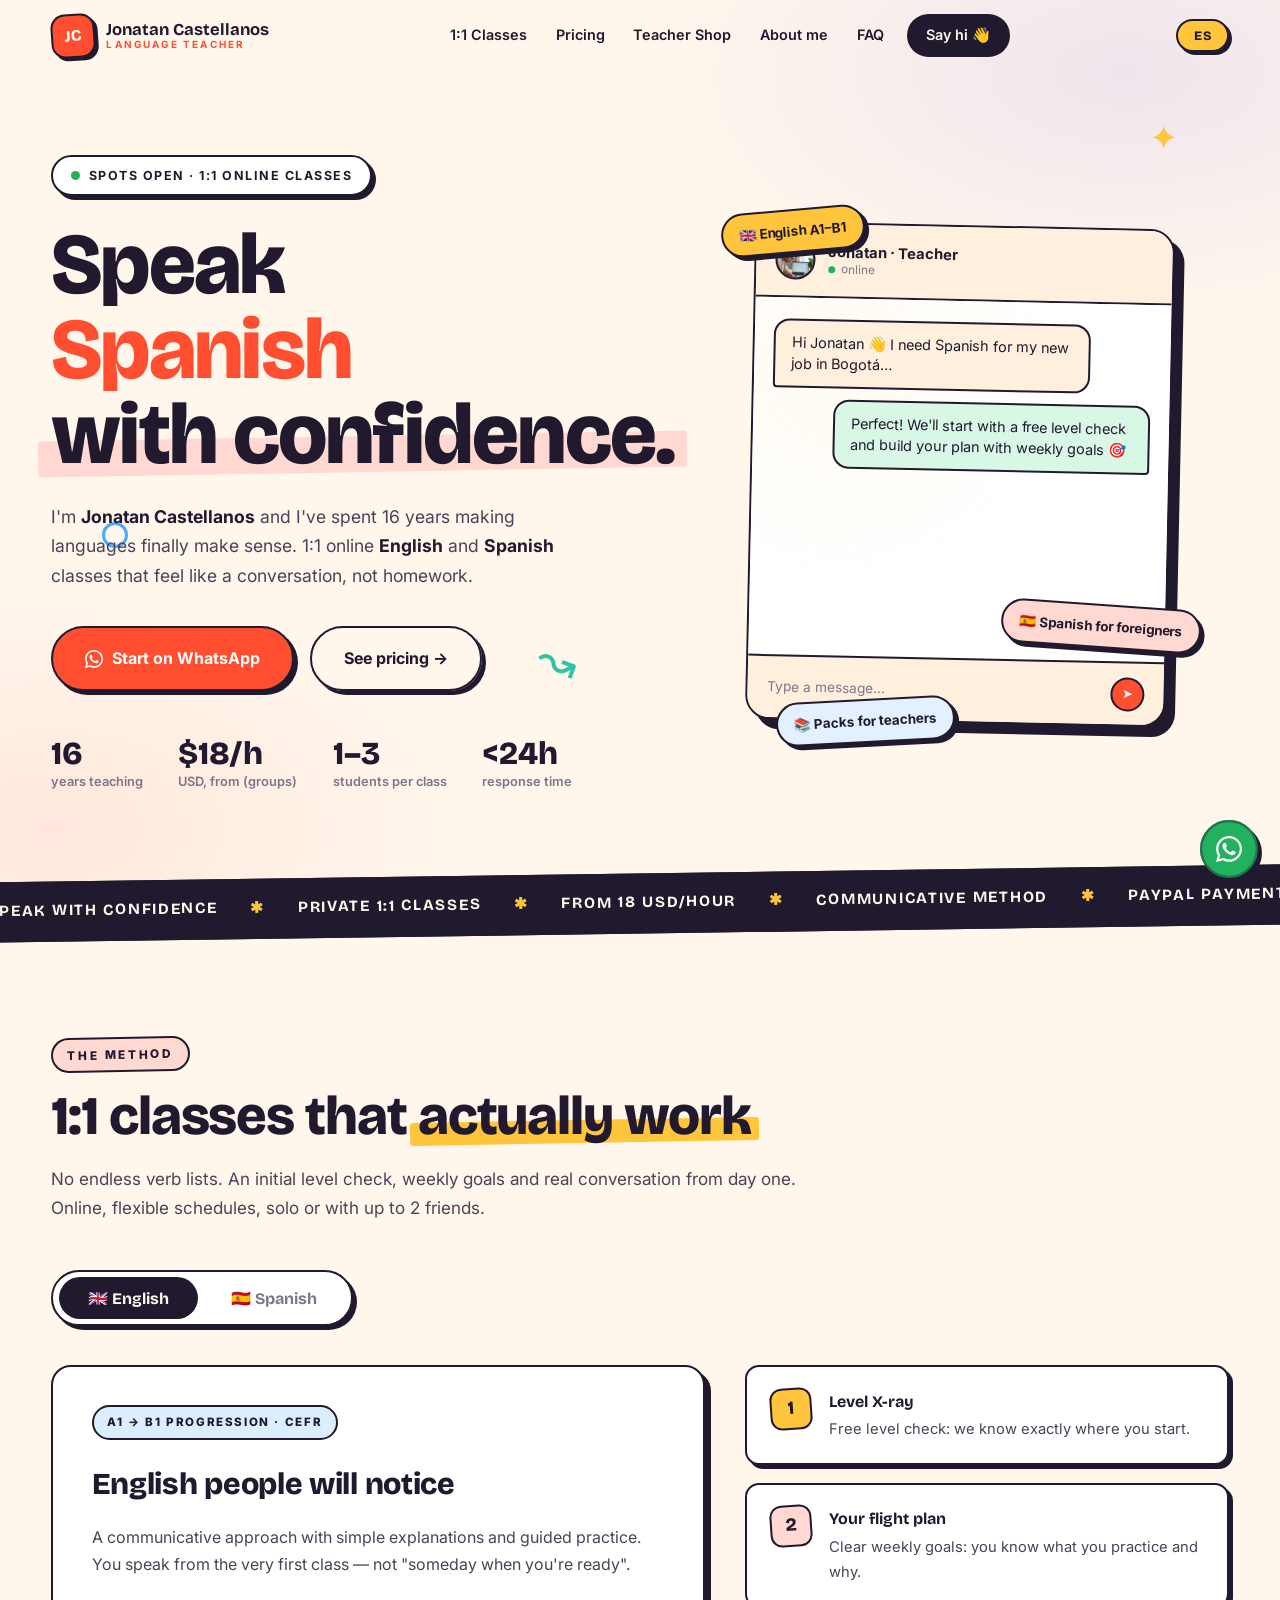
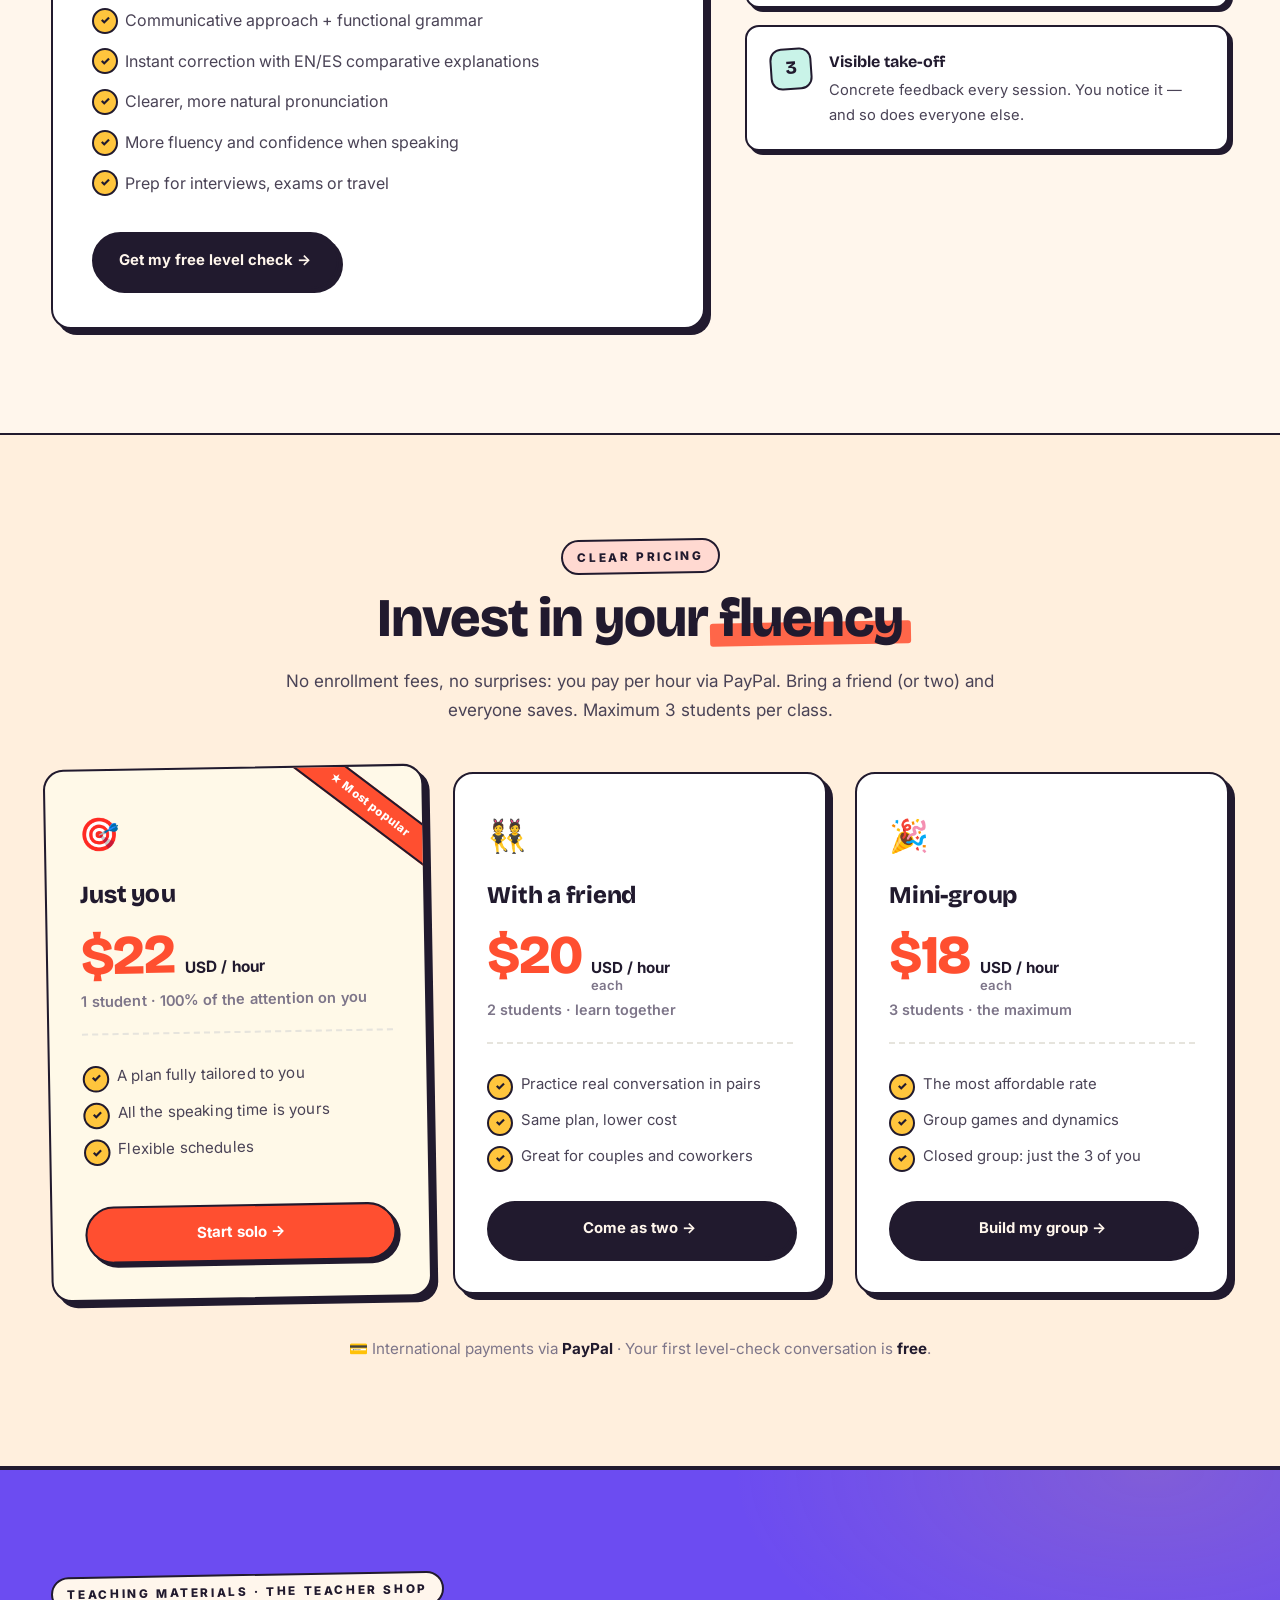
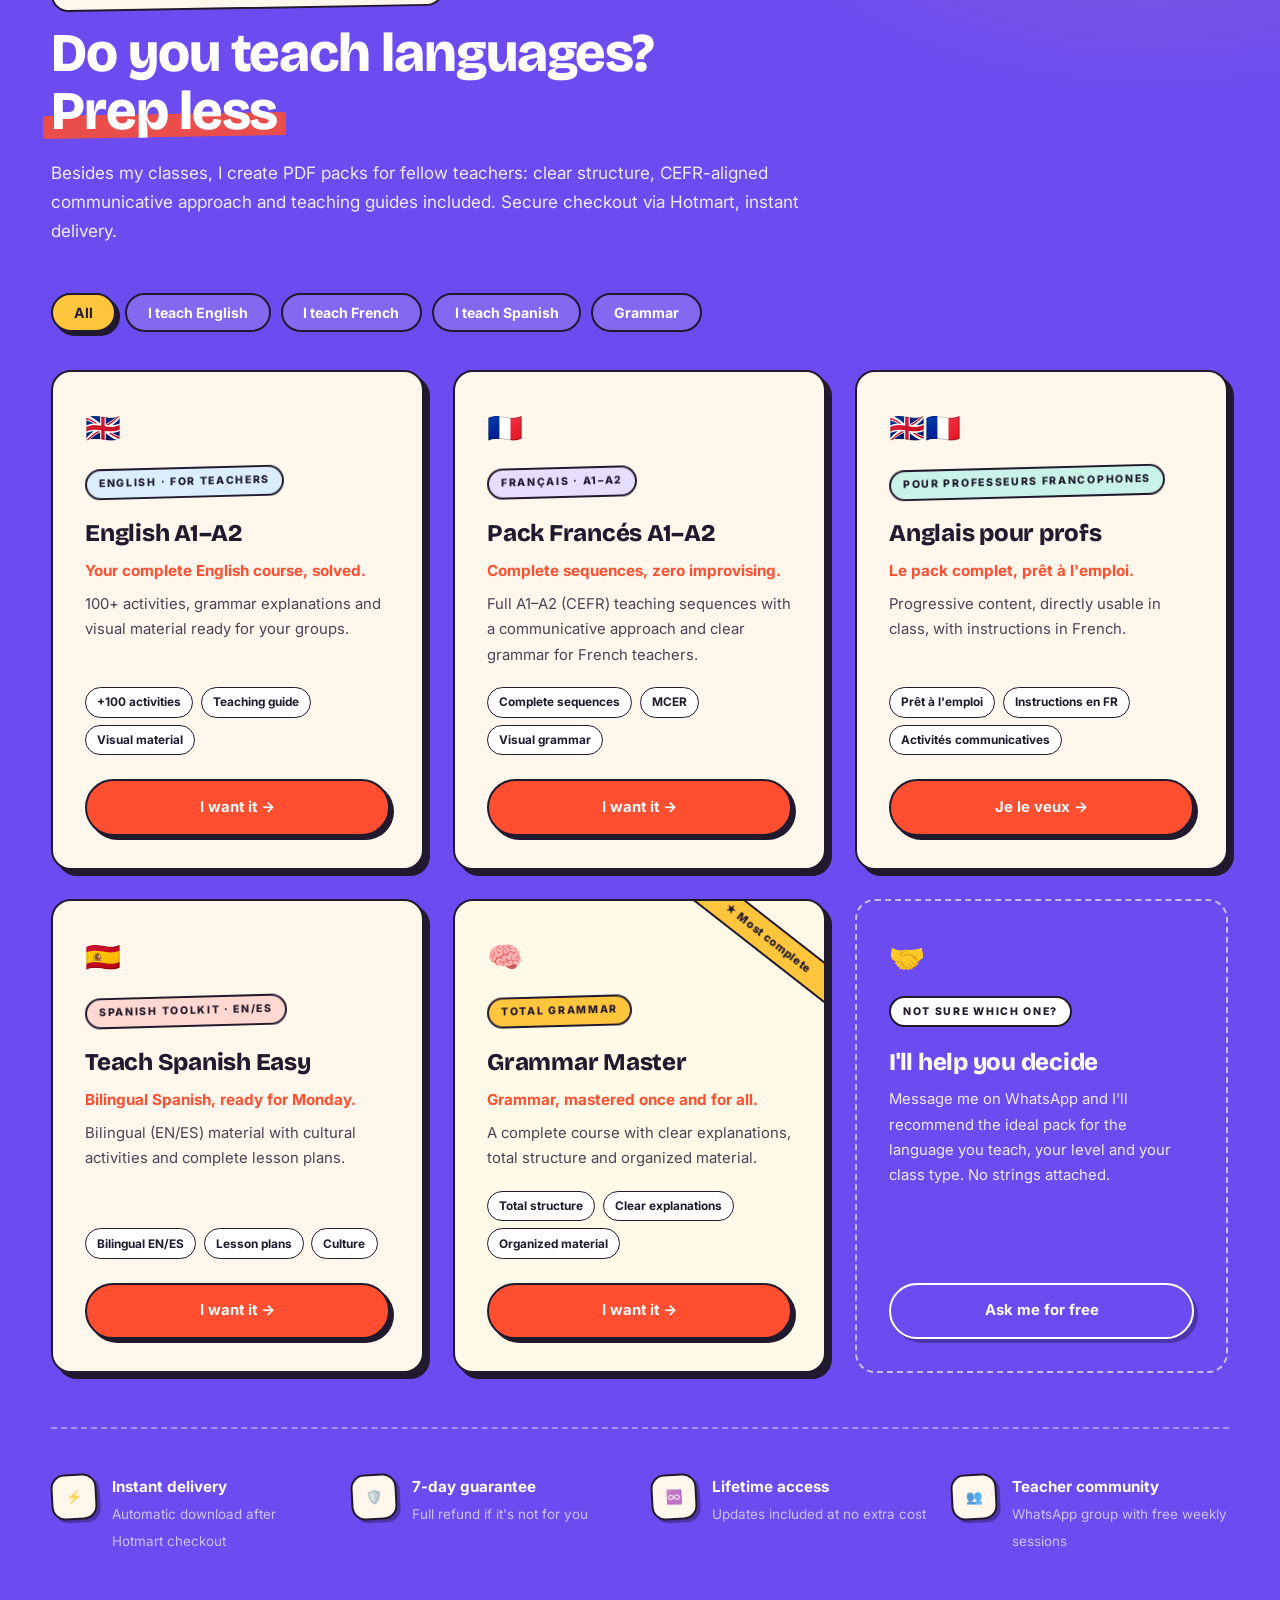
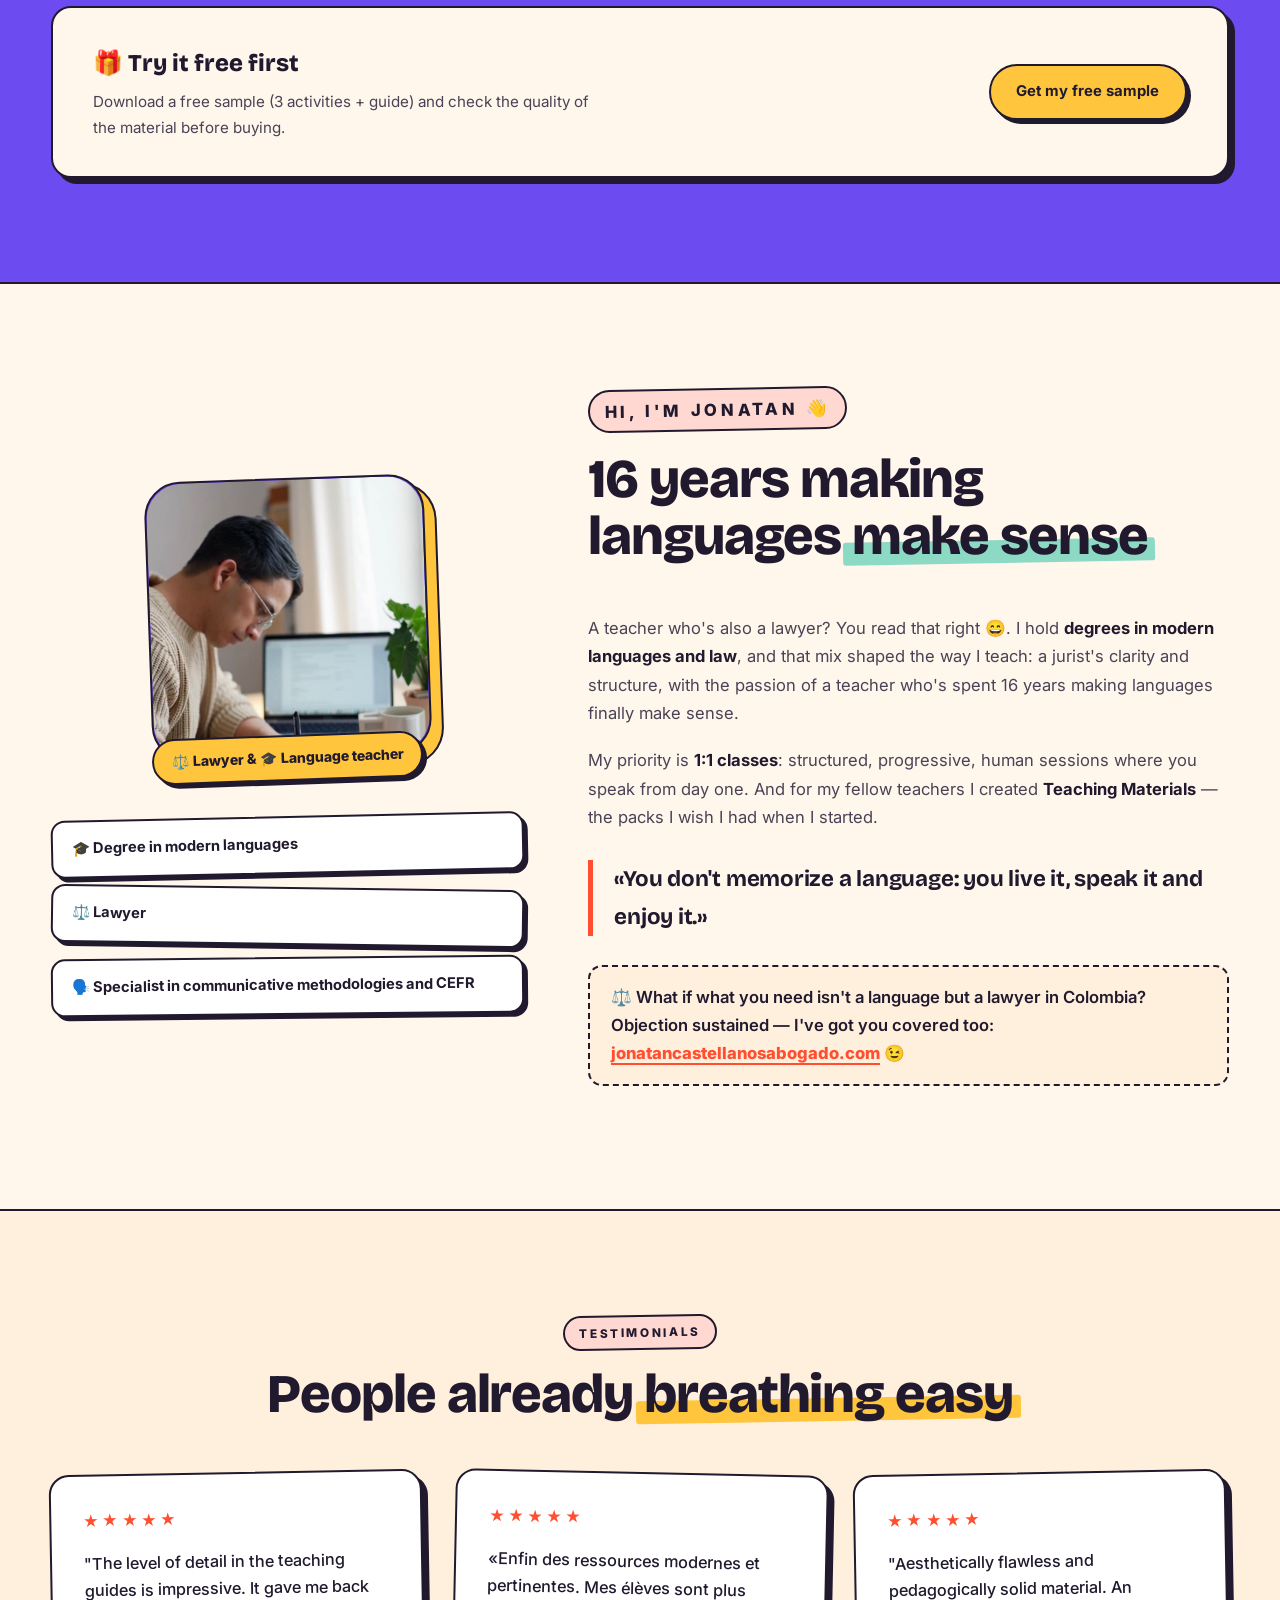
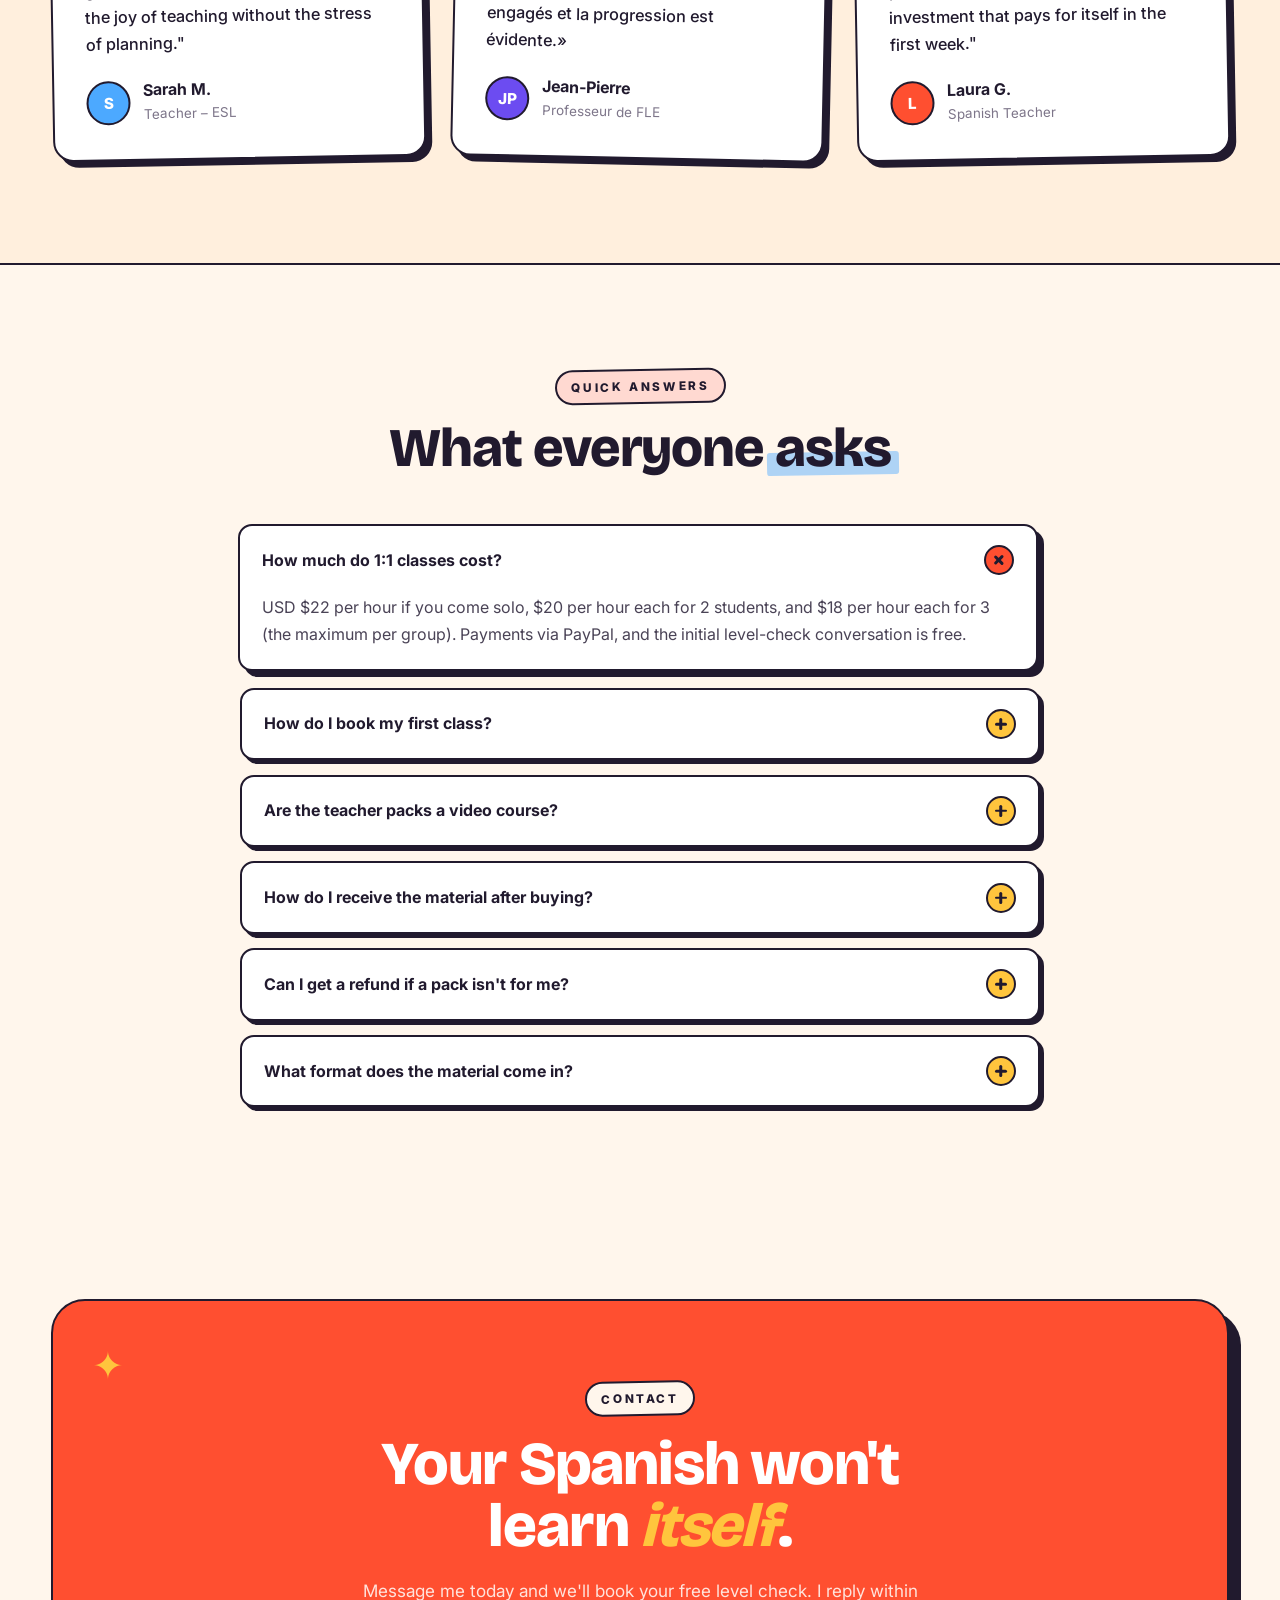
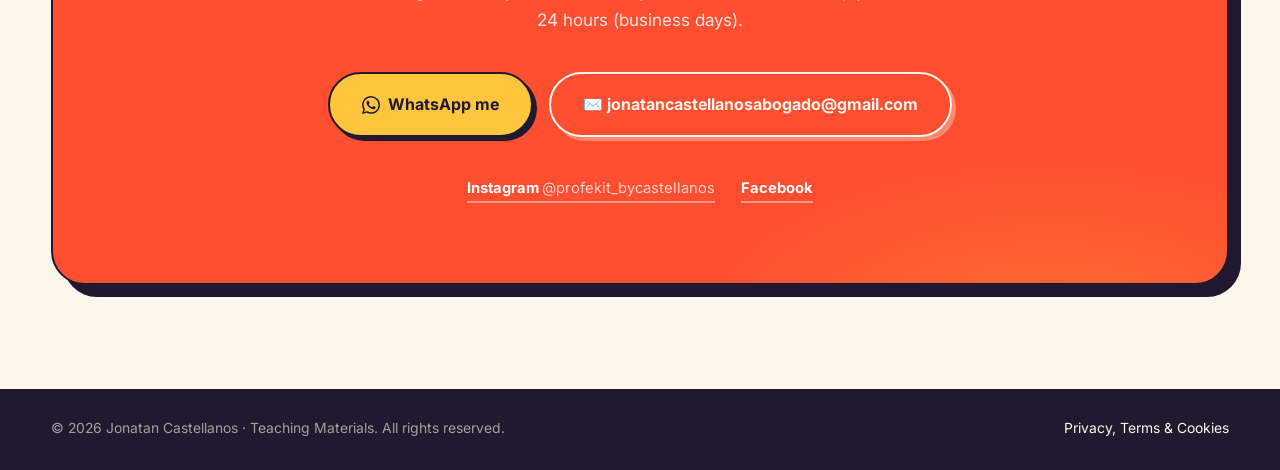
==== commit b516d5e4: "SEO completo: JSON-LD (Person, Service con precios, FAQPage), OG/Twitter cards, canonical, sitemap, " ====
--- a/index.html
+++ b/index.html
@@ -3,19 +3,123 @@
 <head>
   <meta charset="UTF-8">
   <meta name="viewport" content="width=device-width, initial-scale=1.0">
-  <title>Jonatan Castellanos · Profesor de Idiomas | Habla inglés sin miedo</title>
-  <meta name="description" content="Clases particulares 1:1 de inglés y español desde 18 USD/hora. Metodología clara, práctica y comunicativa. Material pedagógico profesional para profesores de idiomas.">
+  <title>Clases de Inglés y Español Online 1:1 | Jonatan Castellanos</title>
+  <meta name="description" content="Clases particulares de inglés y español online desde 18 USD/hora, con profesor de 16 años de experiencia. Diagnóstico gratis por WhatsApp y packs en PDF para profesores de idiomas.">
   <meta name="google-site-verification" content="IuO1n3asJH91pYmY7Ng0ox8xn2Uyp3DE4MzeH1H9uL8">
-  <meta property="og:title" content="Jonatan Castellanos · Profesor de Idiomas">
-  <meta property="og:description" content="Habla inglés sin miedo: clases 1:1 online desde 18 USD/hora + packs pedagógicos para profesores. 16 años de experiencia.">
+  <link rel="canonical" href="https://castellanosjonatan.com/">
+  <meta name="theme-color" content="#fff6ec">
+  <meta property="og:site_name" content="Jonatan Castellanos · Profesor de Idiomas">
+  <meta property="og:title" content="Clases de Inglés y Español Online 1:1 | Jonatan Castellanos">
+  <meta property="og:description" content="Habla sin miedo: clases 1:1 online desde 18 USD/hora, diagnóstico gratis y packs pedagógicos para profesores. 16 años de experiencia.">
   <meta property="og:type" content="website">
   <meta property="og:url" content="https://castellanosjonatan.com/">
-  <meta property="og:image" content="https://castellanosjonatan.com/assets/jonatan-profe-sq.jpg">
+  <meta property="og:image" content="https://castellanosjonatan.com/assets/og-cover.jpg">
+  <meta property="og:image:width" content="1200">
+  <meta property="og:image:height" content="630">
+  <meta property="og:image:alt" content="Jonatan Castellanos, profesor de idiomas, trabajando en su escritorio">
+  <meta property="og:locale" content="es_CO">
+  <meta property="og:locale:alternate" content="en_US">
+  <meta name="twitter:card" content="summary_large_image">
+  <meta name="twitter:title" content="Clases de Inglés y Español Online 1:1 | Jonatan Castellanos">
+  <meta name="twitter:description" content="Habla sin miedo: clases 1:1 online desde 18 USD/hora, diagnóstico gratis y packs para profesores.">
+  <meta name="twitter:image" content="https://castellanosjonatan.com/assets/og-cover.jpg">
+  <link rel="apple-touch-icon" href="assets/apple-touch-icon.png">
   <link rel="icon" href="data:image/svg+xml,%3Csvg xmlns='http://www.w3.org/2000/svg' viewBox='0 0 64 64'%3E%3Crect width='64' height='64' rx='16' fill='%23ff4f30'/%3E%3Ctext x='32' y='45' font-family='Arial Black,sans-serif' font-size='28' font-weight='900' fill='%23fff6ec' text-anchor='middle'%3EJC%3C/text%3E%3C/svg%3E">
   <link rel="preconnect" href="https://fonts.googleapis.com">
   <link rel="preconnect" href="https://fonts.gstatic.com" crossorigin>
   <link href="https://fonts.googleapis.com/css2?family=Bricolage+Grotesque:opsz,wght@12..96,400;12..96,600;12..96,700;12..96,800&family=Inter:wght@400;500;600;700&display=swap" rel="stylesheet">
   <link rel="stylesheet" href="css/styles.css">
+  <script type="application/ld+json">
+  {
+    "@context": "https://schema.org",
+    "@graph": [
+      {
+        "@type": "Person",
+        "@id": "https://castellanosjonatan.com/#jonatan",
+        "name": "Jonatan Castellanos",
+        "jobTitle": "Profesor de idiomas",
+        "description": "Licenciado en lenguas modernas y abogado con 16 años de experiencia enseñando inglés y español.",
+        "image": "https://castellanosjonatan.com/assets/jonatan-profe-sq.jpg",
+        "url": "https://castellanosjonatan.com/",
+        "knowsLanguage": ["es", "en", "fr"],
+        "sameAs": [
+          "https://www.instagram.com/profekit_bycastellanos/",
+          "https://www.facebook.com/profile.php?id=61579380569665",
+          "https://jonatancastellanosabogado.com"
+        ]
+      },
+      {
+        "@type": "Service",
+        "@id": "https://castellanosjonatan.com/#clases",
+        "name": "Clases particulares de inglés y español online",
+        "serviceType": "Clases de idiomas 1:1 online",
+        "provider": { "@id": "https://castellanosjonatan.com/#jonatan" },
+        "areaServed": "Online / Worldwide",
+        "availableLanguage": ["es", "en"],
+        "url": "https://castellanosjonatan.com/#precios",
+        "offers": [
+          {
+            "@type": "Offer",
+            "name": "Clase individual (1 estudiante)",
+            "price": "22",
+            "priceCurrency": "USD",
+            "description": "22 USD por hora, atención 100% personalizada"
+          },
+          {
+            "@type": "Offer",
+            "name": "Clase en pareja (2 estudiantes)",
+            "price": "20",
+            "priceCurrency": "USD",
+            "description": "20 USD por hora por estudiante"
+          },
+          {
+            "@type": "Offer",
+            "name": "Clase en mini-grupo (3 estudiantes, máximo)",
+            "price": "18",
+            "priceCurrency": "USD",
+            "description": "18 USD por hora por estudiante"
+          }
+        ]
+      },
+      {
+        "@type": "FAQPage",
+        "@id": "https://castellanosjonatan.com/#faq",
+        "mainEntity": [
+          {
+            "@type": "Question",
+            "name": "¿Cuánto cuestan las clases 1:1?",
+            "acceptedAnswer": { "@type": "Answer", "text": "USD $22 por hora si vienes solo, $20 por hora cada uno si son 2, y $18 por hora cada uno si son 3 (el máximo por grupo). Se pagan vía PayPal y la conversación de diagnóstico inicial es gratuita." }
+          },
+          {
+            "@type": "Question",
+            "name": "¿Cómo agendo mi primera clase?",
+            "acceptedAnswer": { "@type": "Answer", "text": "Escríbeme por WhatsApp. Te comparto niveles, horarios disponibles y una ruta recomendada según tu objetivo, y agendamos tu diagnóstico gratuito." }
+          },
+          {
+            "@type": "Question",
+            "name": "¿Los packs para profesores son un curso en video?",
+            "acceptedAnswer": { "@type": "Answer", "text": "No. Son recursos pedagógicos profesionales (PDFs y archivos editables) diseñados para que tú, como profesor, los uses directamente en tus clases con tus alumnos." }
+          },
+          {
+            "@type": "Question",
+            "name": "¿Cómo recibo el material después de comprar?",
+            "acceptedAnswer": { "@type": "Answer", "text": "La entrega es digital e inmediata. Tras la compra segura en Hotmart, recibirás acceso a un área de descarga con todos los archivos del pack." }
+          },
+          {
+            "@type": "Question",
+            "name": "¿Puedo pedir devolución si un pack no me gusta?",
+            "acceptedAnswer": { "@type": "Answer", "text": "Sí. Hotmart ofrece una garantía de satisfacción de 7 días. Si el material no cumple tus expectativas, puedes solicitar el reembolso completo durante ese período." }
+          },
+          {
+            "@type": "Question",
+            "name": "¿En qué formato vienen los materiales?",
+            "acceptedAnswer": { "@type": "Answer", "text": "Principalmente en PDF (listo para usar) y algunos en formato editable (Word, PowerPoint). Compatibles con Windows, Mac y Linux, para clases online o presenciales." }
+          }
+        ]
+      }
+    ]
+  }
+  </script>
 </head>
 <body>
 
@@ -70,7 +174,7 @@
           </h1>
           <p class="hero-desc reveal d-2" data-i18n="hero_desc">
             Soy <strong>Jonatan Castellanos</strong> y llevo 16 años haciendo que los idiomas
-            por fin se entiendan. Clases 1:1 de <strong>inglés</strong> y <strong>español</strong>
+            por fin se entiendan. Clases 1:1 online de <strong>inglés</strong> y <strong>español</strong>
             que se sienten como una conversación, no como una tarea.
           </p>
           <div class="hero-actions reveal d-3">
@@ -93,7 +197,7 @@
         <div class="hero-visual reveal d-2" aria-hidden="true">
           <div class="chat-card">
             <div class="chat-head">
-              <span class="chat-avatar"><img src="assets/jonatan-profe-sq.jpg" alt=""></span>
+              <span class="chat-avatar"><img src="assets/jonatan-profe-sq.jpg" alt="" width="40" height="40"></span>
               <div class="chat-id">
                 <strong data-i18n="chat_name">Jonatan · Profesor</strong>
                 <span><i class="online-dot"></i> <span data-i18n="chat_online">en línea</span></span>
@@ -361,7 +465,7 @@
       <div class="container about-grid">
         <div class="about-visual reveal">
           <div class="about-portrait">
-            <img src="assets/jonatan-profe-sq.jpg" alt="Jonatan Castellanos, profesor de idiomas" loading="lazy">
+            <img src="assets/jonatan-profe-sq.jpg" alt="Jonatan Castellanos, profesor de inglés y español online" width="800" height="800" loading="lazy">
           </div>
           <div class="portrait-chip" data-i18n="portrait_chip">⚖️ Abogado &amp; 🎓 Profe de idiomas</div>
           <div class="cred-cards">
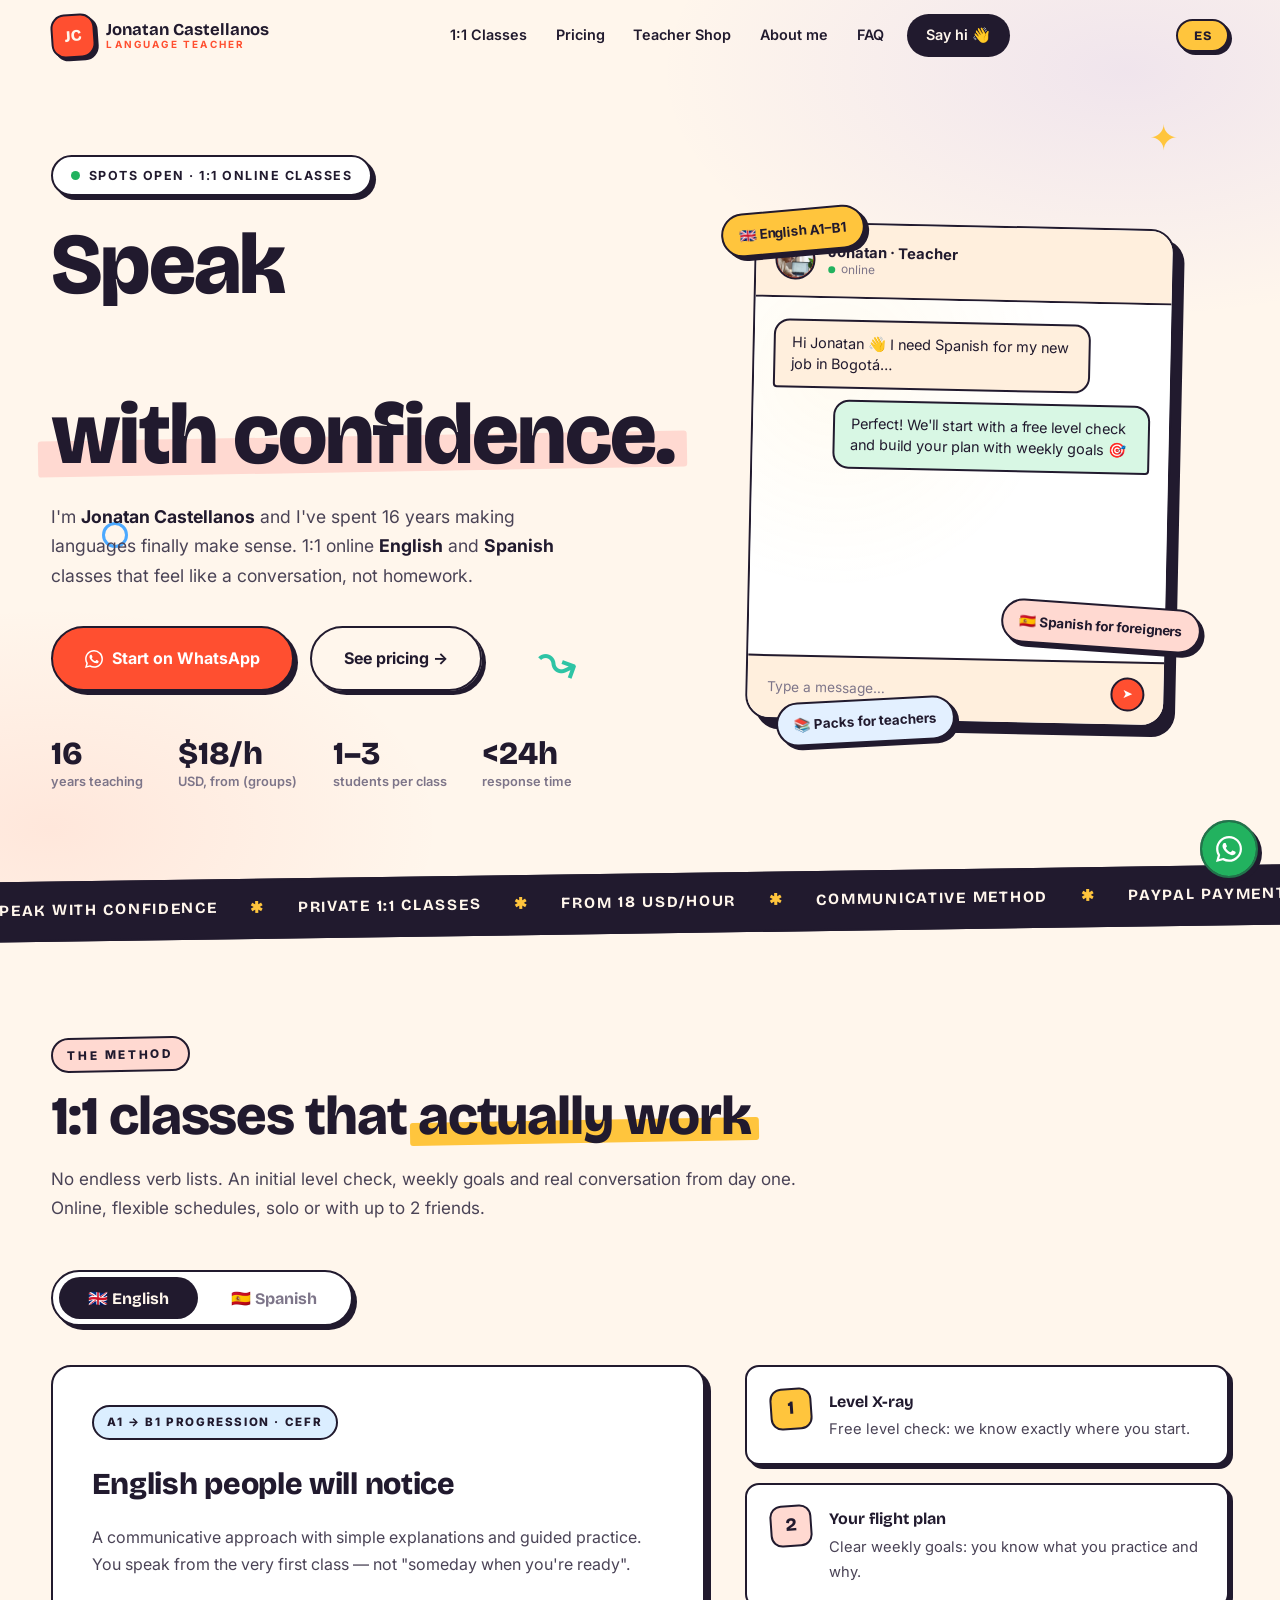
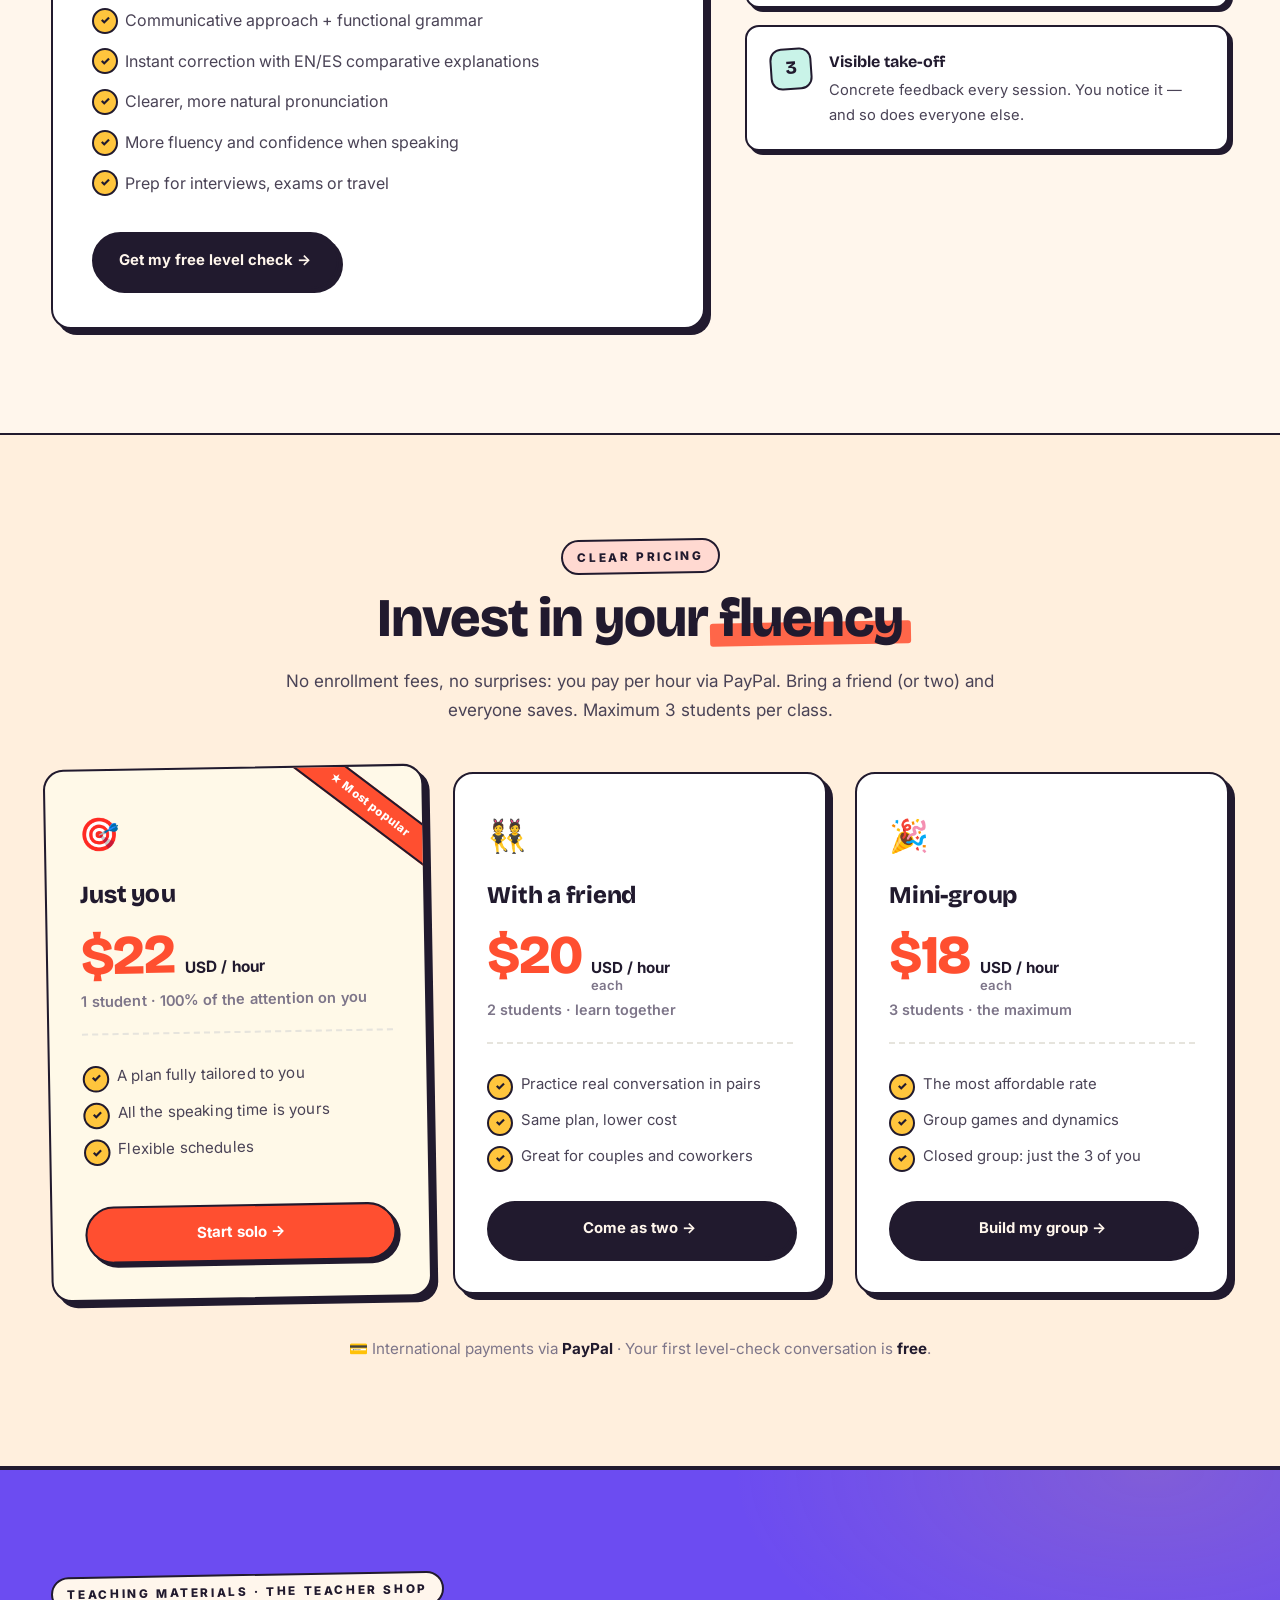
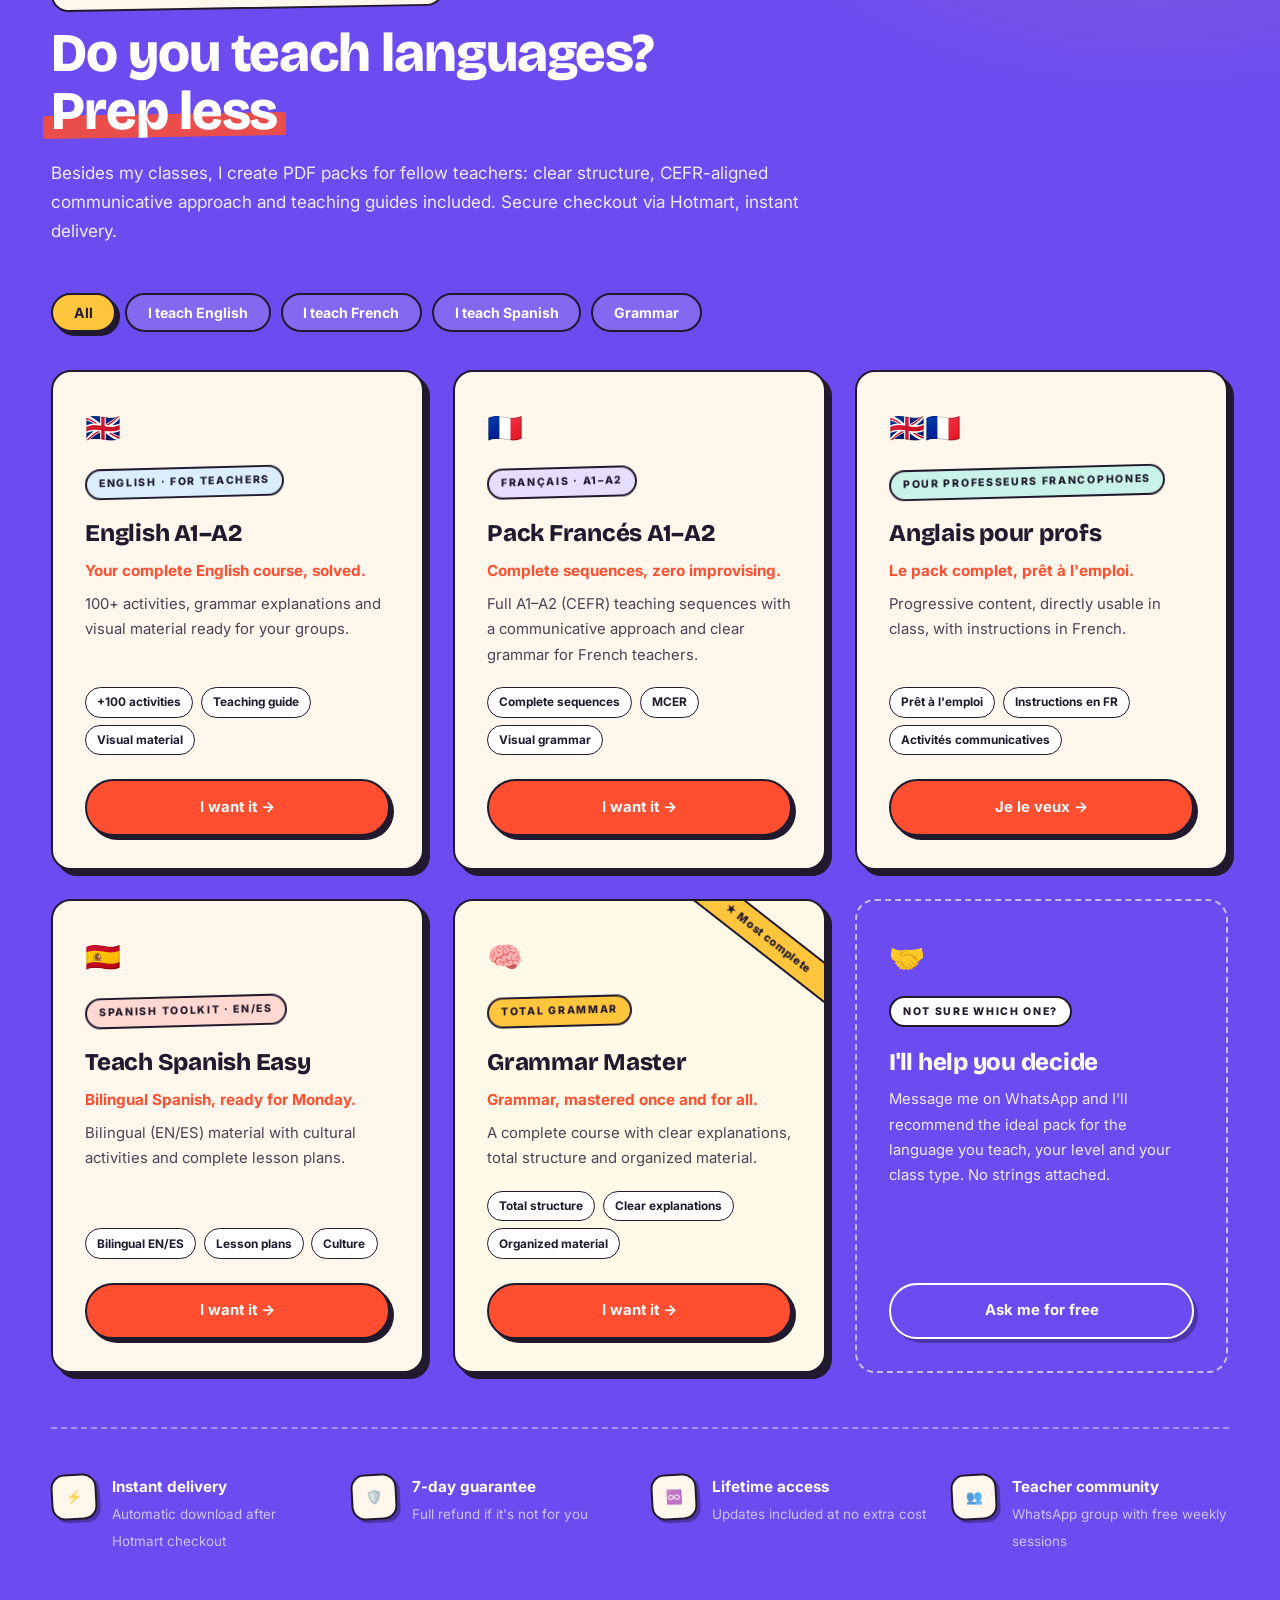
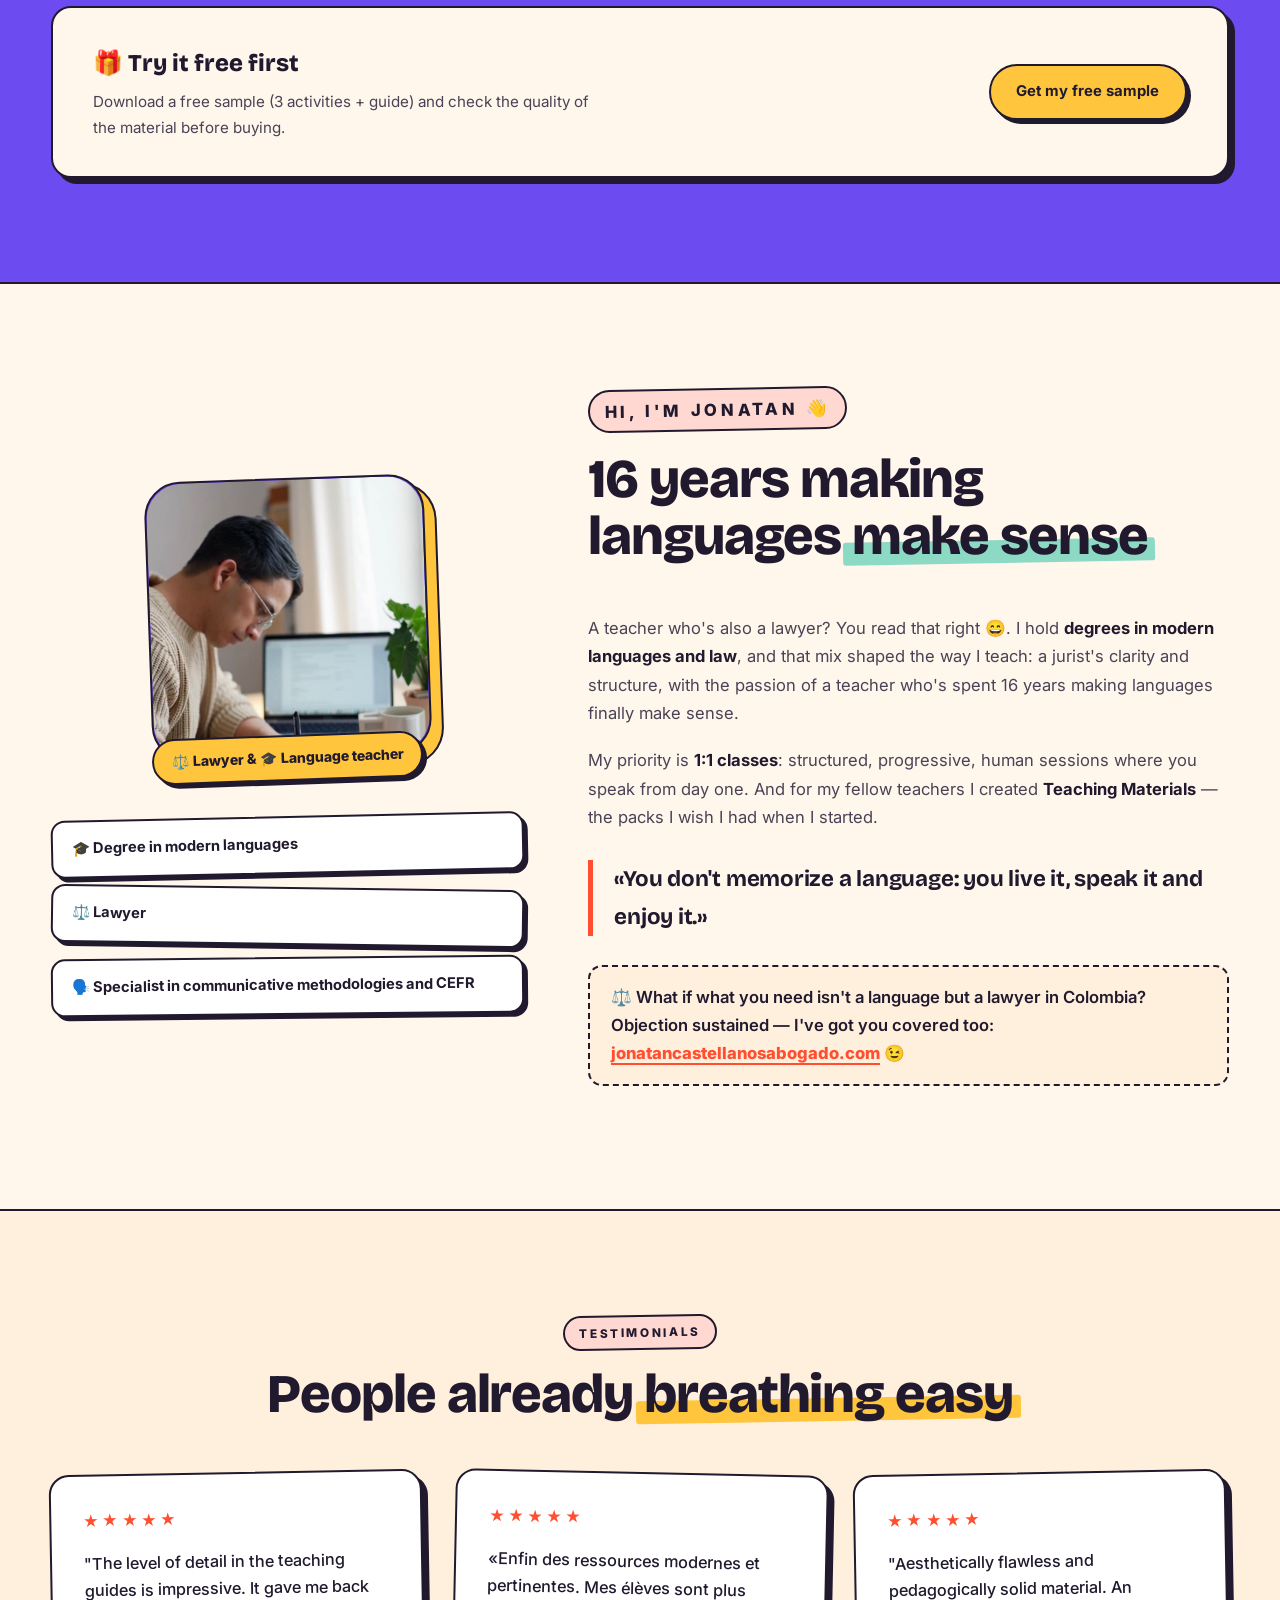
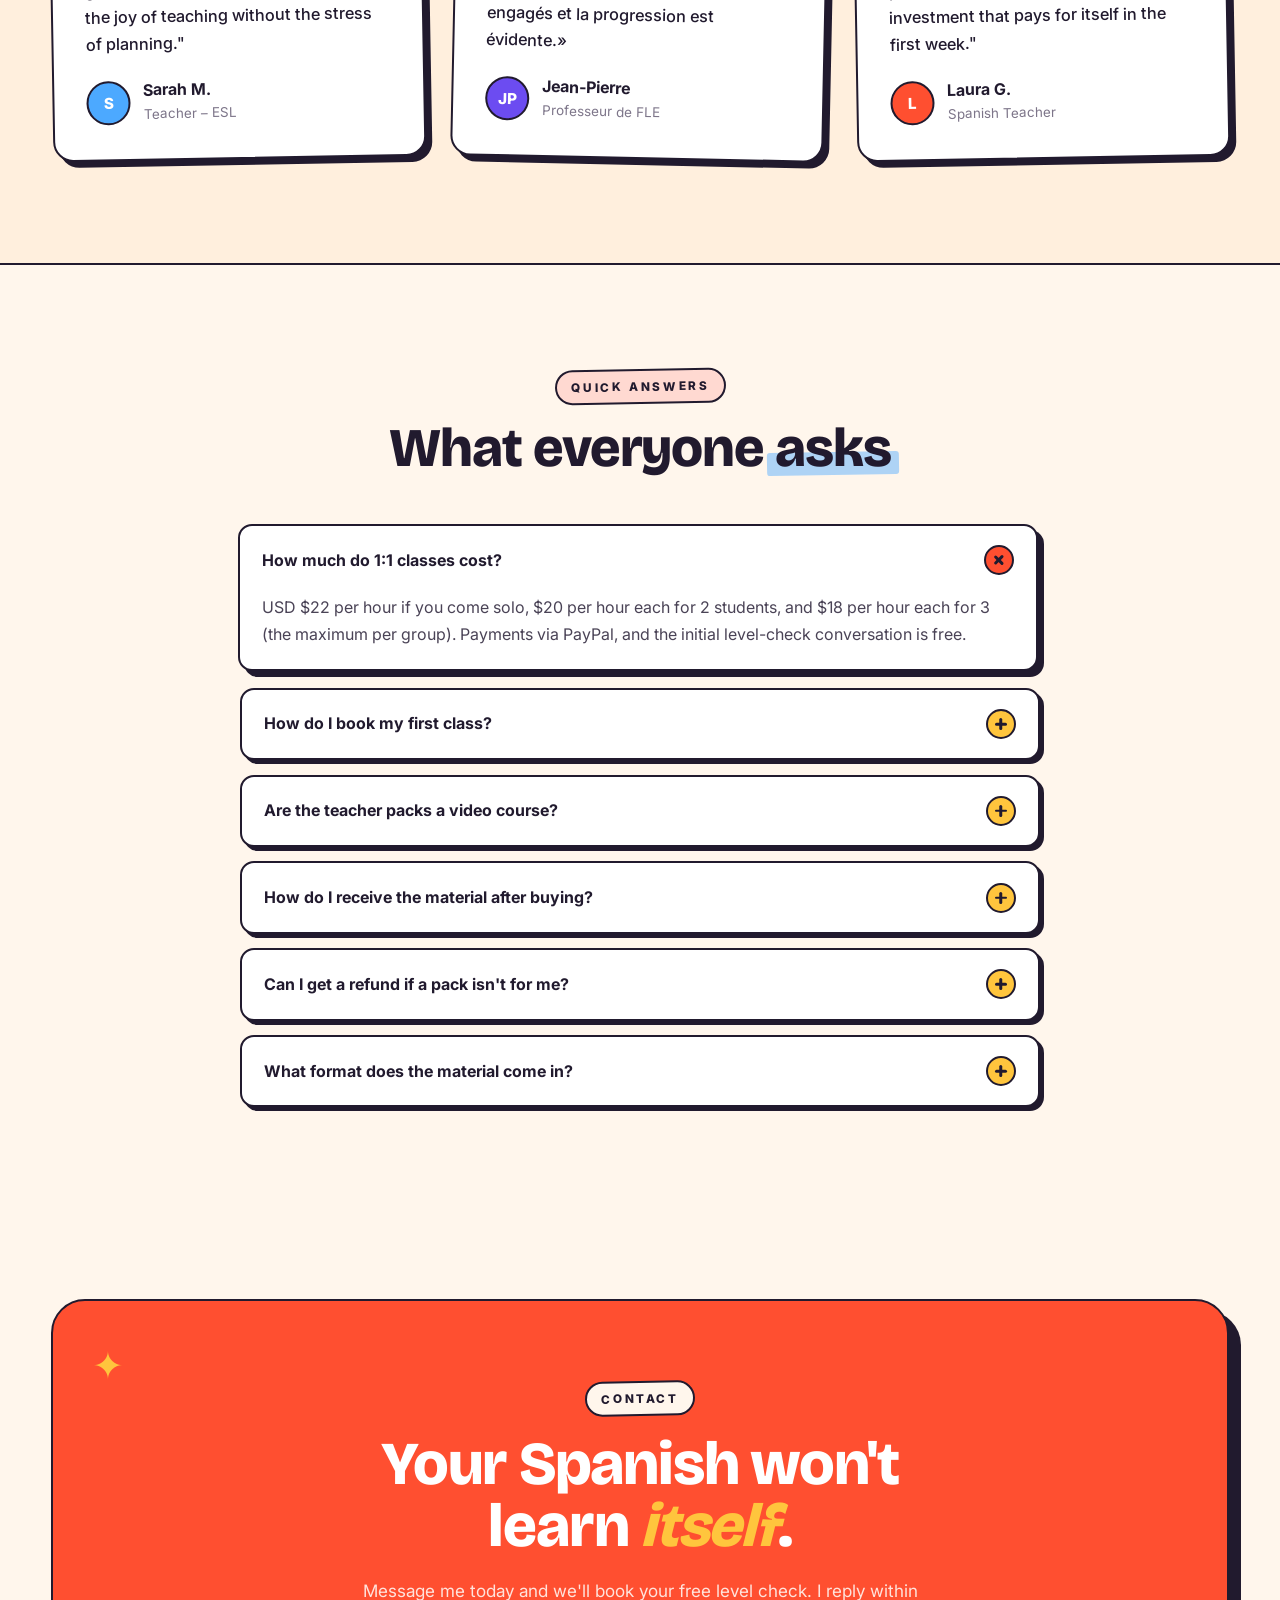
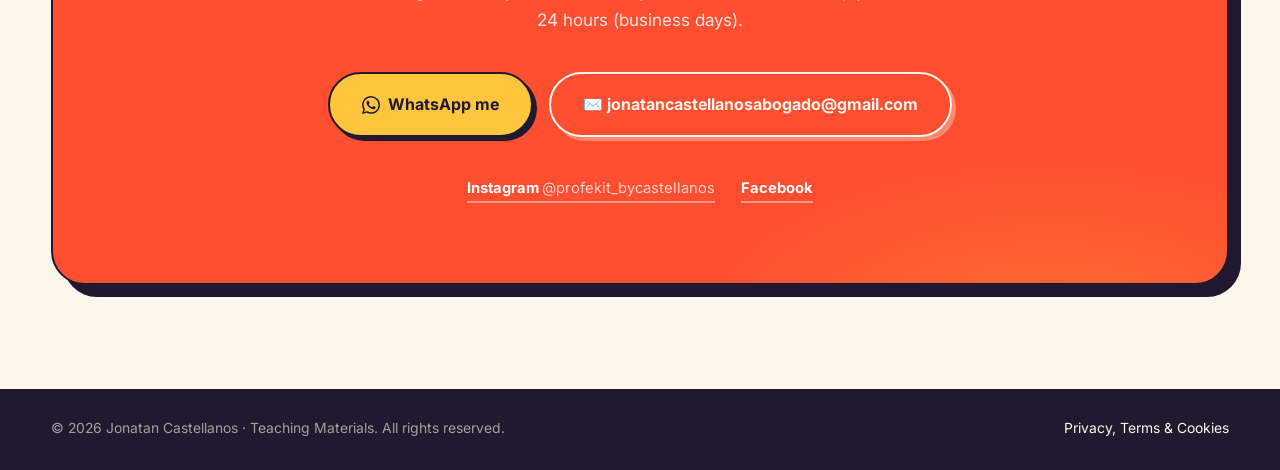
==== commit 9b91dd46: "Instalar Google Ads tag (AW-18056733453) con seguimiento de conversiones en WhatsApp, Hotmart y emai" ====
--- a/index.html
+++ b/index.html
@@ -29,6 +29,16 @@
   <link rel="preconnect" href="https://fonts.gstatic.com" crossorigin>
   <link href="https://fonts.googleapis.com/css2?family=Bricolage+Grotesque:opsz,wght@12..96,400;12..96,600;12..96,700;12..96,800&family=Inter:wght@400;500;600;700&display=swap" rel="stylesheet">
   <link rel="stylesheet" href="css/styles.css">
+
+  <!-- Google tag (gtag.js) -->
+  <script async src="https://www.googletagmanager.com/gtag/js?id=AW-18056733453"></script>
+  <script>
+    window.dataLayer = window.dataLayer || [];
+    function gtag(){dataLayer.push(arguments);}
+    gtag('js', new Date());
+    gtag('config', 'AW-18056733453');
+  </script>
+
   <script type="application/ld+json">
   {
     "@context": "https://schema.org",
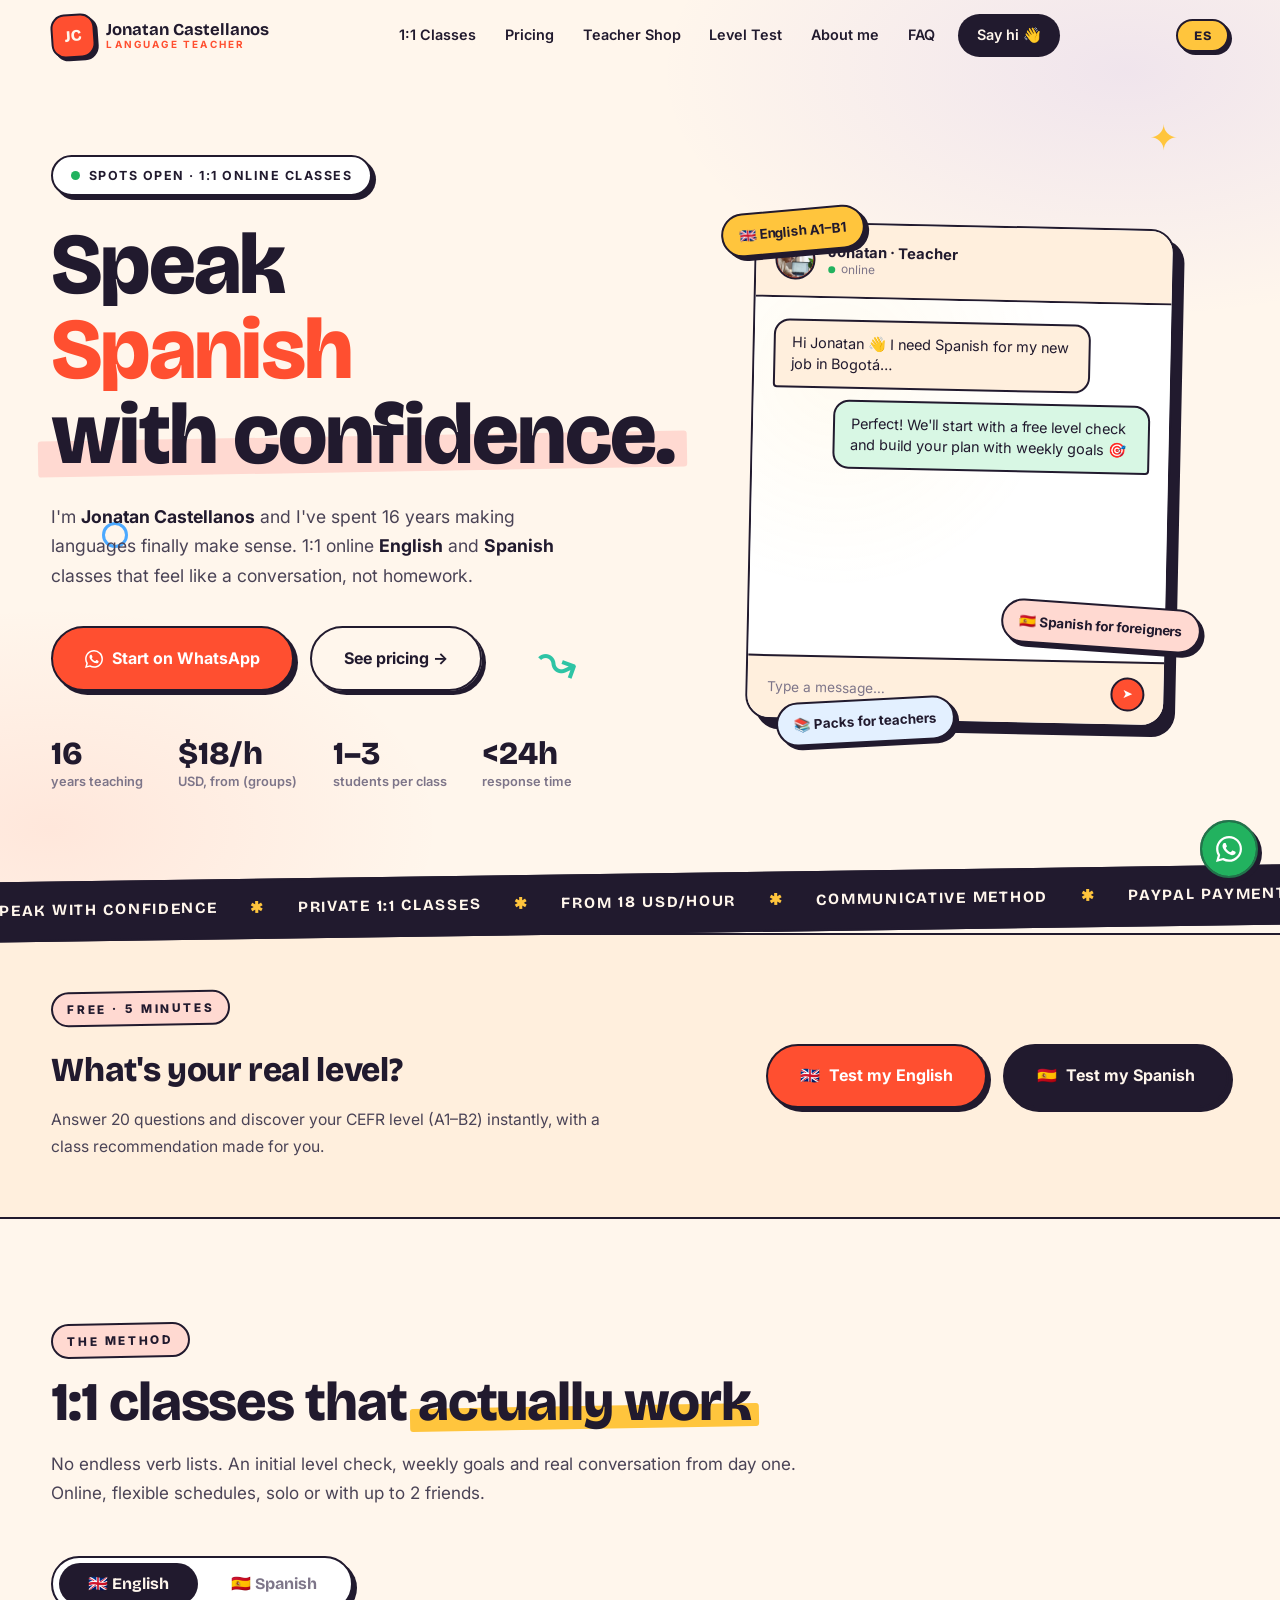
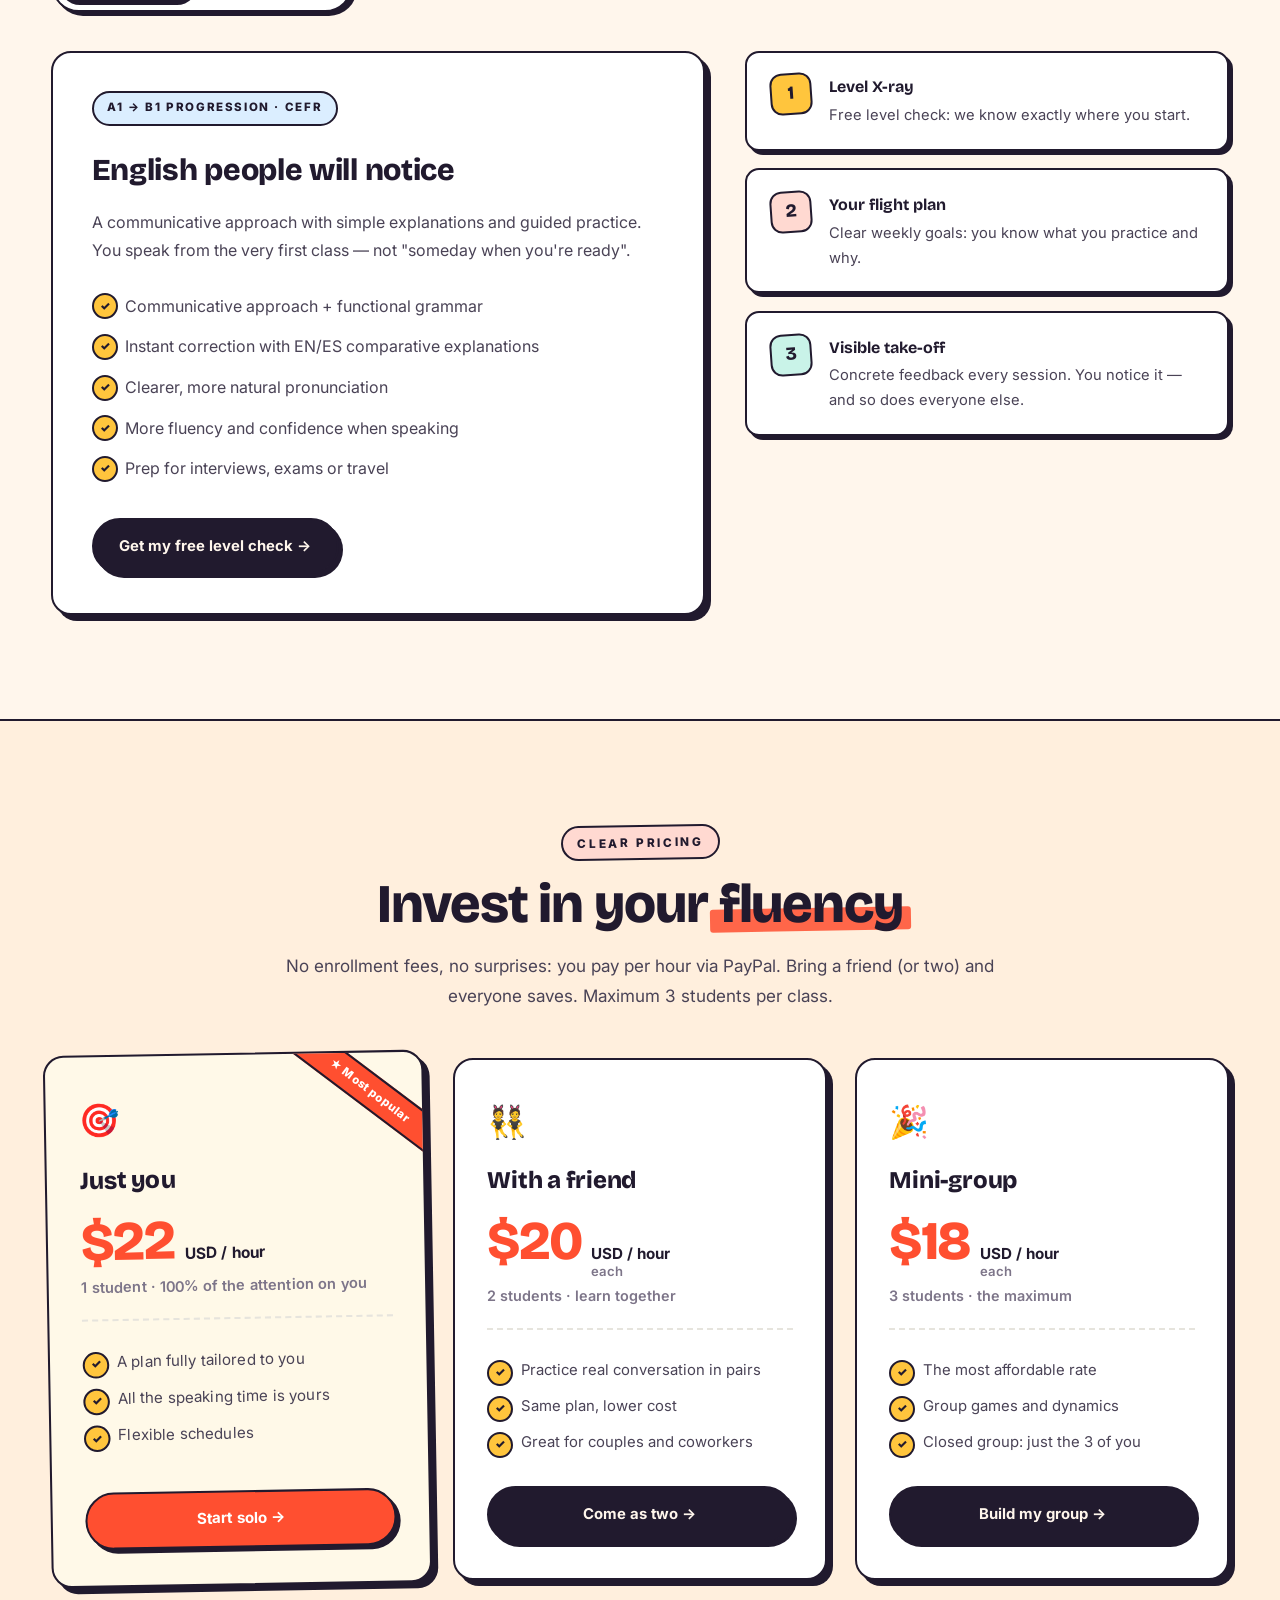
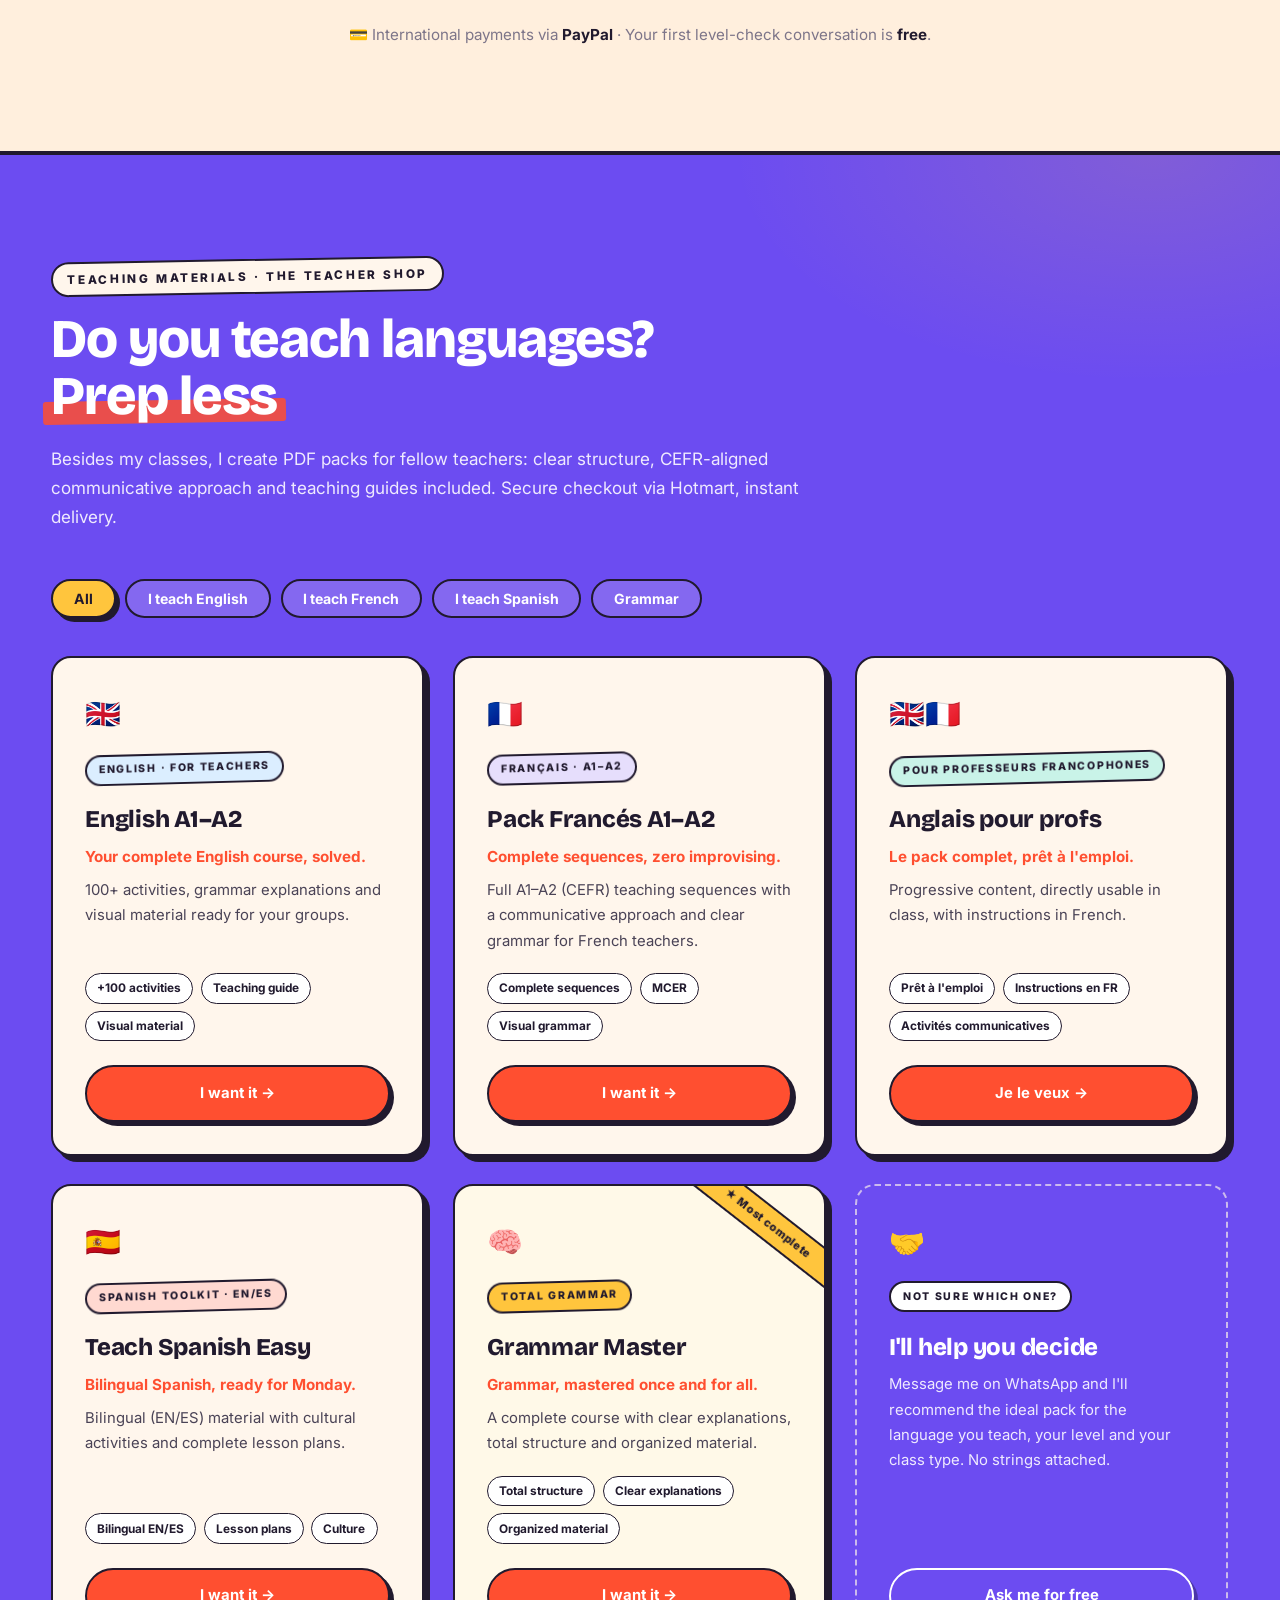
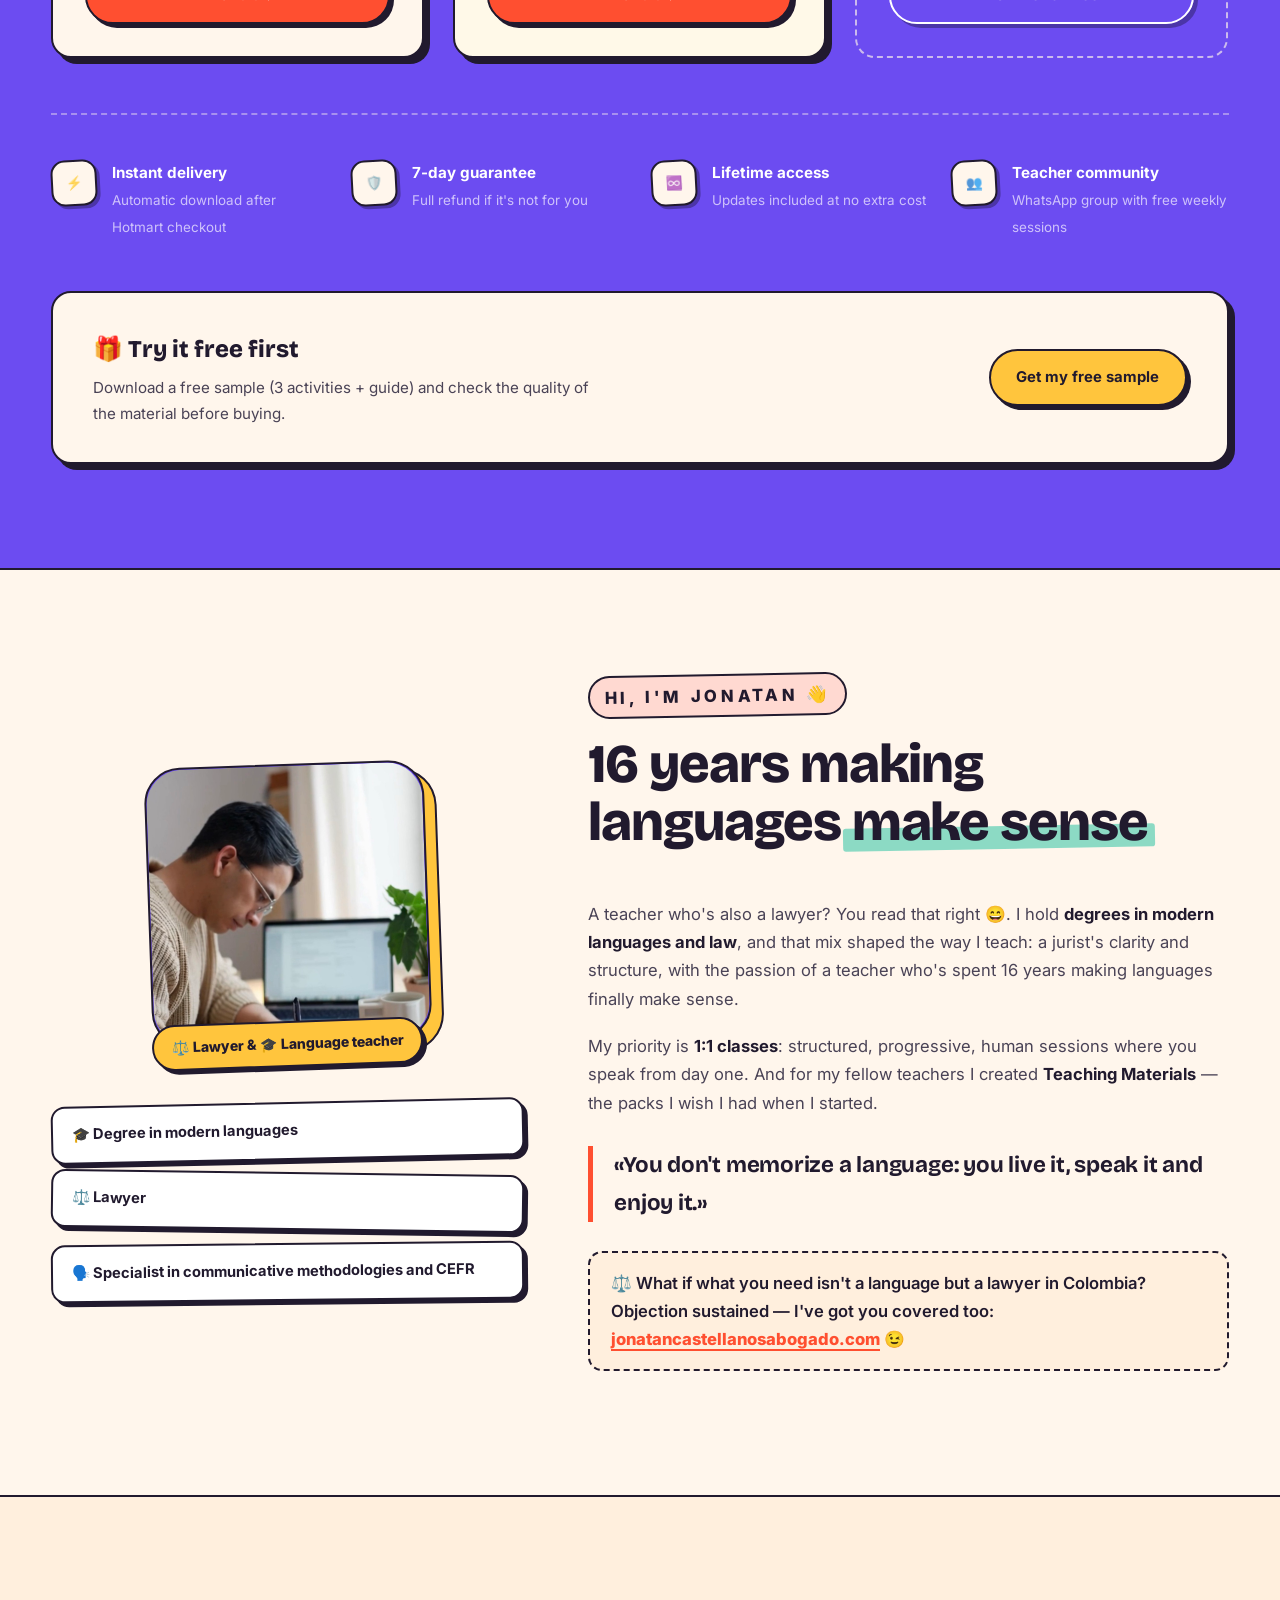
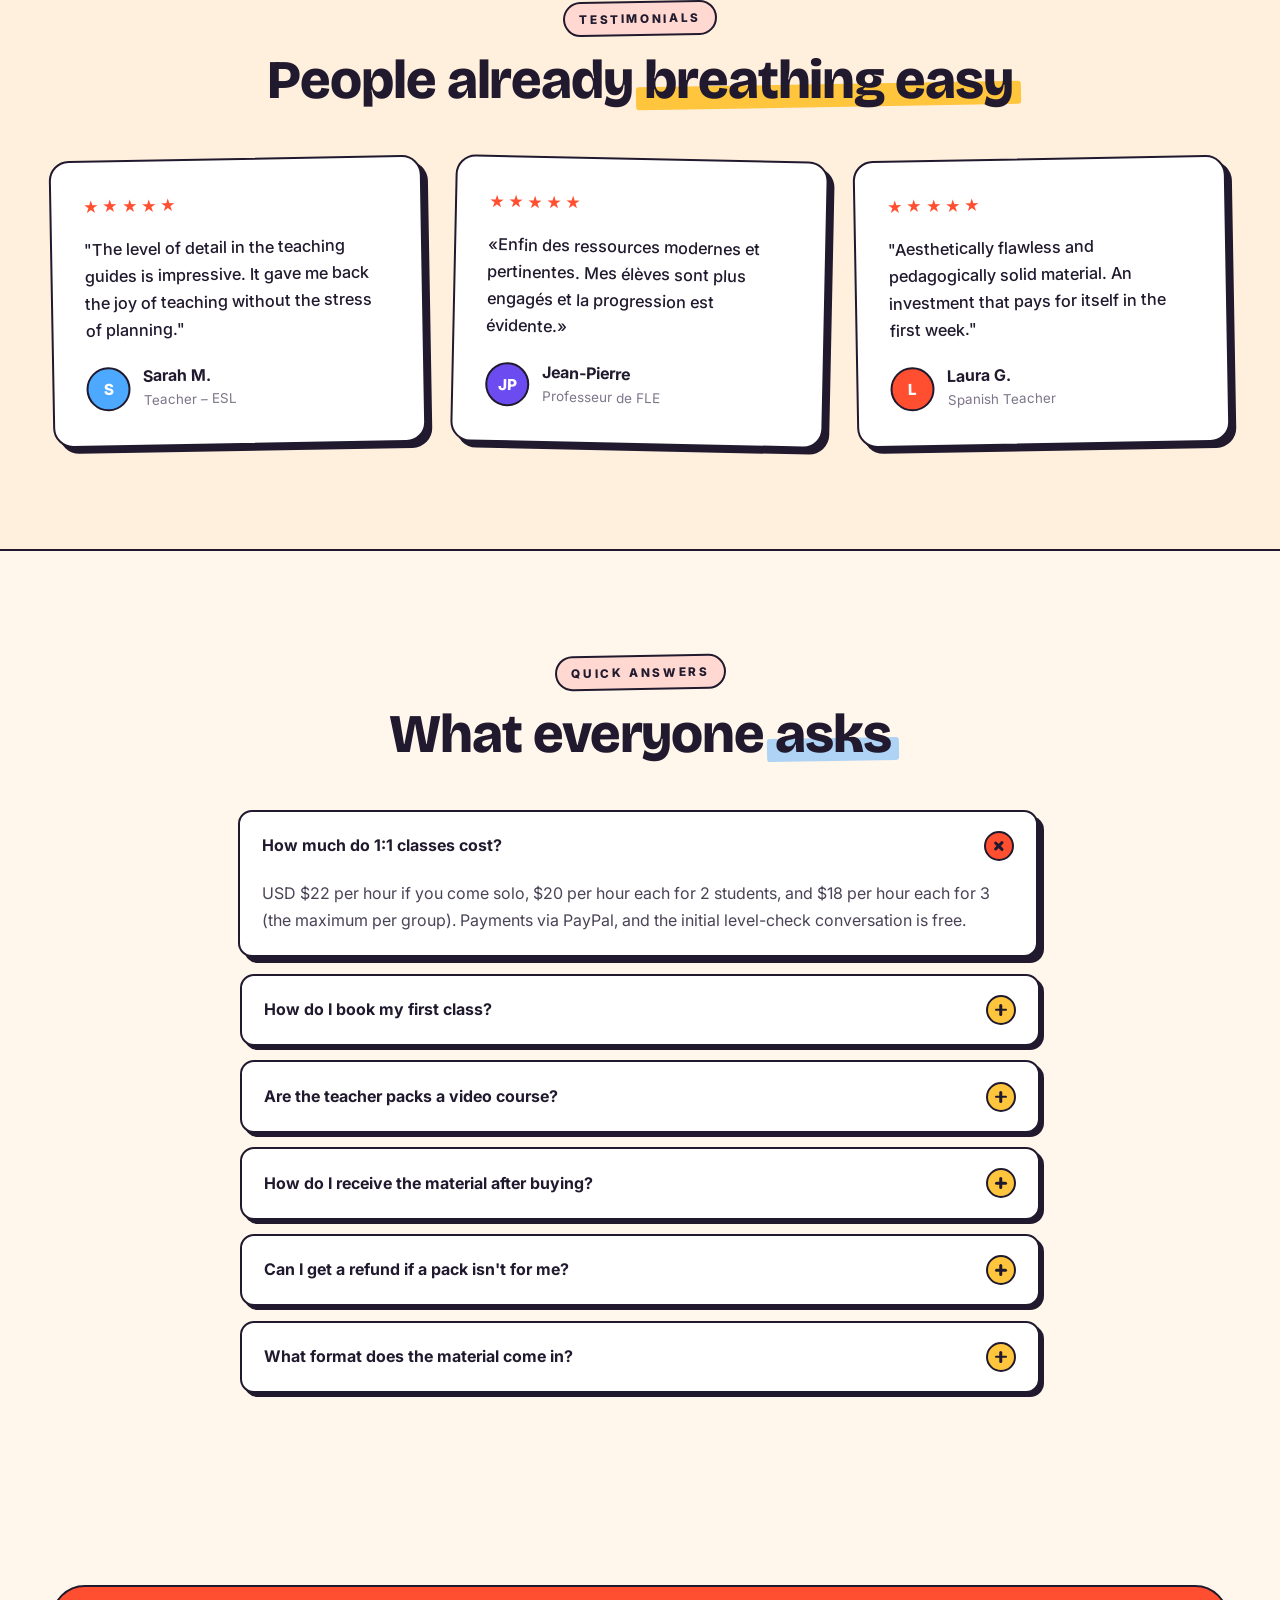
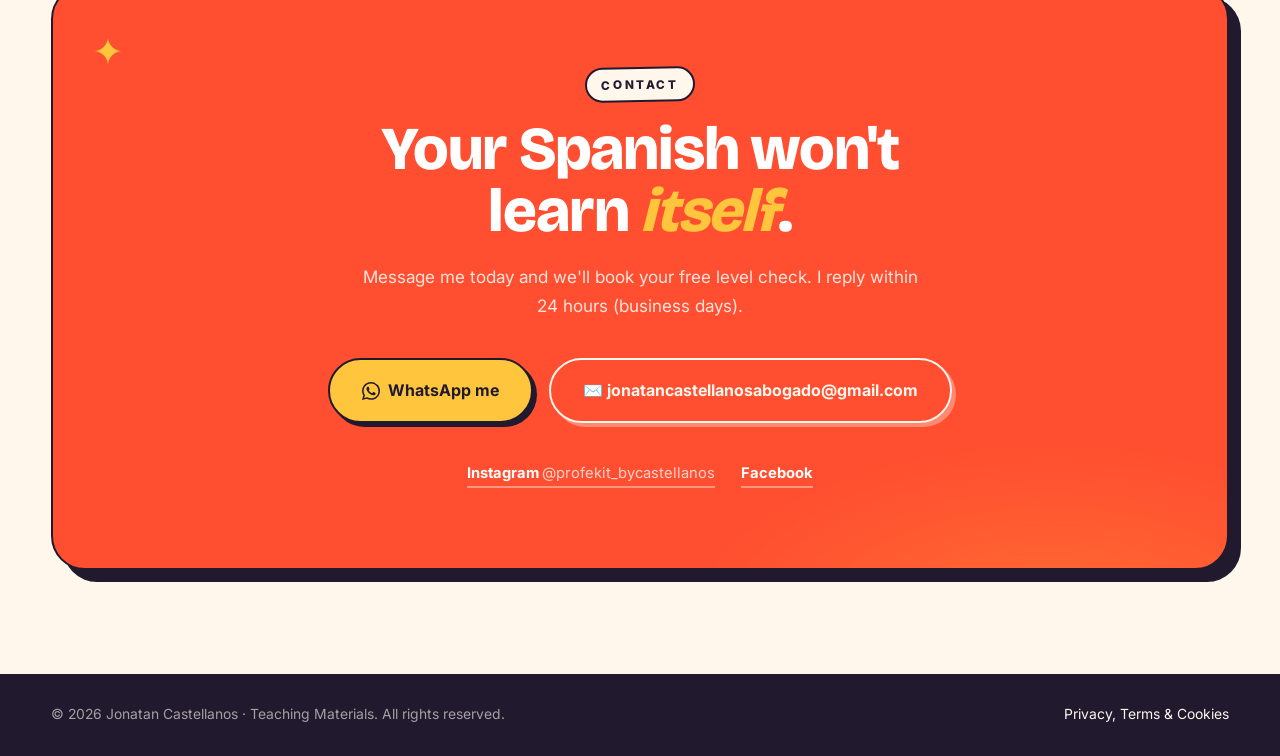
==== commit 24e1fd94: "Nuevo: Test de nivel gratis (inglés/español, 20 preguntas MCER A1-B2) con captura de lead y envío de" ====
--- a/index.html
+++ b/index.html
@@ -150,6 +150,7 @@
         <a href="#clases" data-nav data-i18n="nav_clases">Clases 1:1</a>
         <a href="#precios" data-nav data-i18n="nav_precios">Precios</a>
         <a href="#packs" data-nav data-i18n="nav_packs">Tienda del Profe</a>
+        <a href="test-nivel.html" data-i18n="nav_test">Test de Nivel</a>
         <a href="#sobre-mi" data-nav data-i18n="nav_sobre">Sobre mí</a>
         <a href="#faq" data-nav>FAQ</a>
         <a href="#contacto" class="nav-cta" data-i18n="nav_cta">Escríbeme 👋</a>
@@ -248,6 +249,21 @@
       </div>
     </div>
 
+    <!-- ===== TEST DE NIVEL (promo) ===== -->
+    <section class="section quiz-promo">
+      <div class="container quiz-promo-inner reveal">
+        <div class="quiz-promo-copy">
+          <p class="kicker kicker-coral" data-i18n="qp_kicker">Gratis · 5 minutos</p>
+          <h2 data-i18n="qp_h2">¿Cuál es tu nivel real?</h2>
+          <p class="lead" data-i18n="qp_lead">Responde 20 preguntas y descubre tu nivel MCER (A1–B2) al instante, con una recomendación de clases hecha para ti.</p>
+        </div>
+        <div class="quiz-promo-actions">
+          <a class="btn btn-coral btn-lg" href="test-nivel.html?lang=en">🇬🇧 <span data-i18n="qp_test_en">Test my English</span></a>
+          <a class="btn btn-ink btn-lg" href="test-nivel.html?lang=es">🇪🇸 <span data-i18n="qp_test_es">Test my Spanish</span></a>
+        </div>
+      </div>
+    </section>
+
     <!-- ===== CLASES 1:1 ===== -->
     <section class="section" id="clases">
       <div class="container">
--- a/css/styles.css
+++ b/css/styles.css
@@ -1536,3 +1536,43 @@
 }
 
 .lawyer-plug a:hover { color: var(--violet); border-color: var(--violet); }
+
+/* ---------- Promo del test de nivel ---------- */
+.quiz-promo {
+  padding: 3.5rem 0;
+  background: var(--cream-2);
+  border-block: var(--bw) solid var(--ink);
+}
+
+.quiz-promo-inner {
+  display: flex;
+  flex-wrap: wrap;
+  align-items: center;
+  justify-content: space-between;
+  gap: 2rem;
+}
+
+.quiz-promo-copy { max-width: 560px; }
+
+.quiz-promo-copy h2 {
+  font-family: var(--font-display);
+  font-weight: 800;
+  font-size: clamp(1.5rem, 3.4vw, 2.1rem);
+  color: var(--ink);
+  letter-spacing: -.01em;
+  margin-bottom: .5rem;
+}
+
+.quiz-promo-copy .lead { font-size: .98rem; margin-bottom: 0; }
+
+.quiz-promo-actions {
+  display: flex;
+  flex-wrap: wrap;
+  gap: 1rem;
+}
+
+@media (max-width: 720px) {
+  .quiz-promo-inner { flex-direction: column; align-items: stretch; text-align: center; }
+  .quiz-promo-actions { justify-content: center; }
+  .quiz-promo-actions .btn { flex: 1; min-width: 160px; }
+}
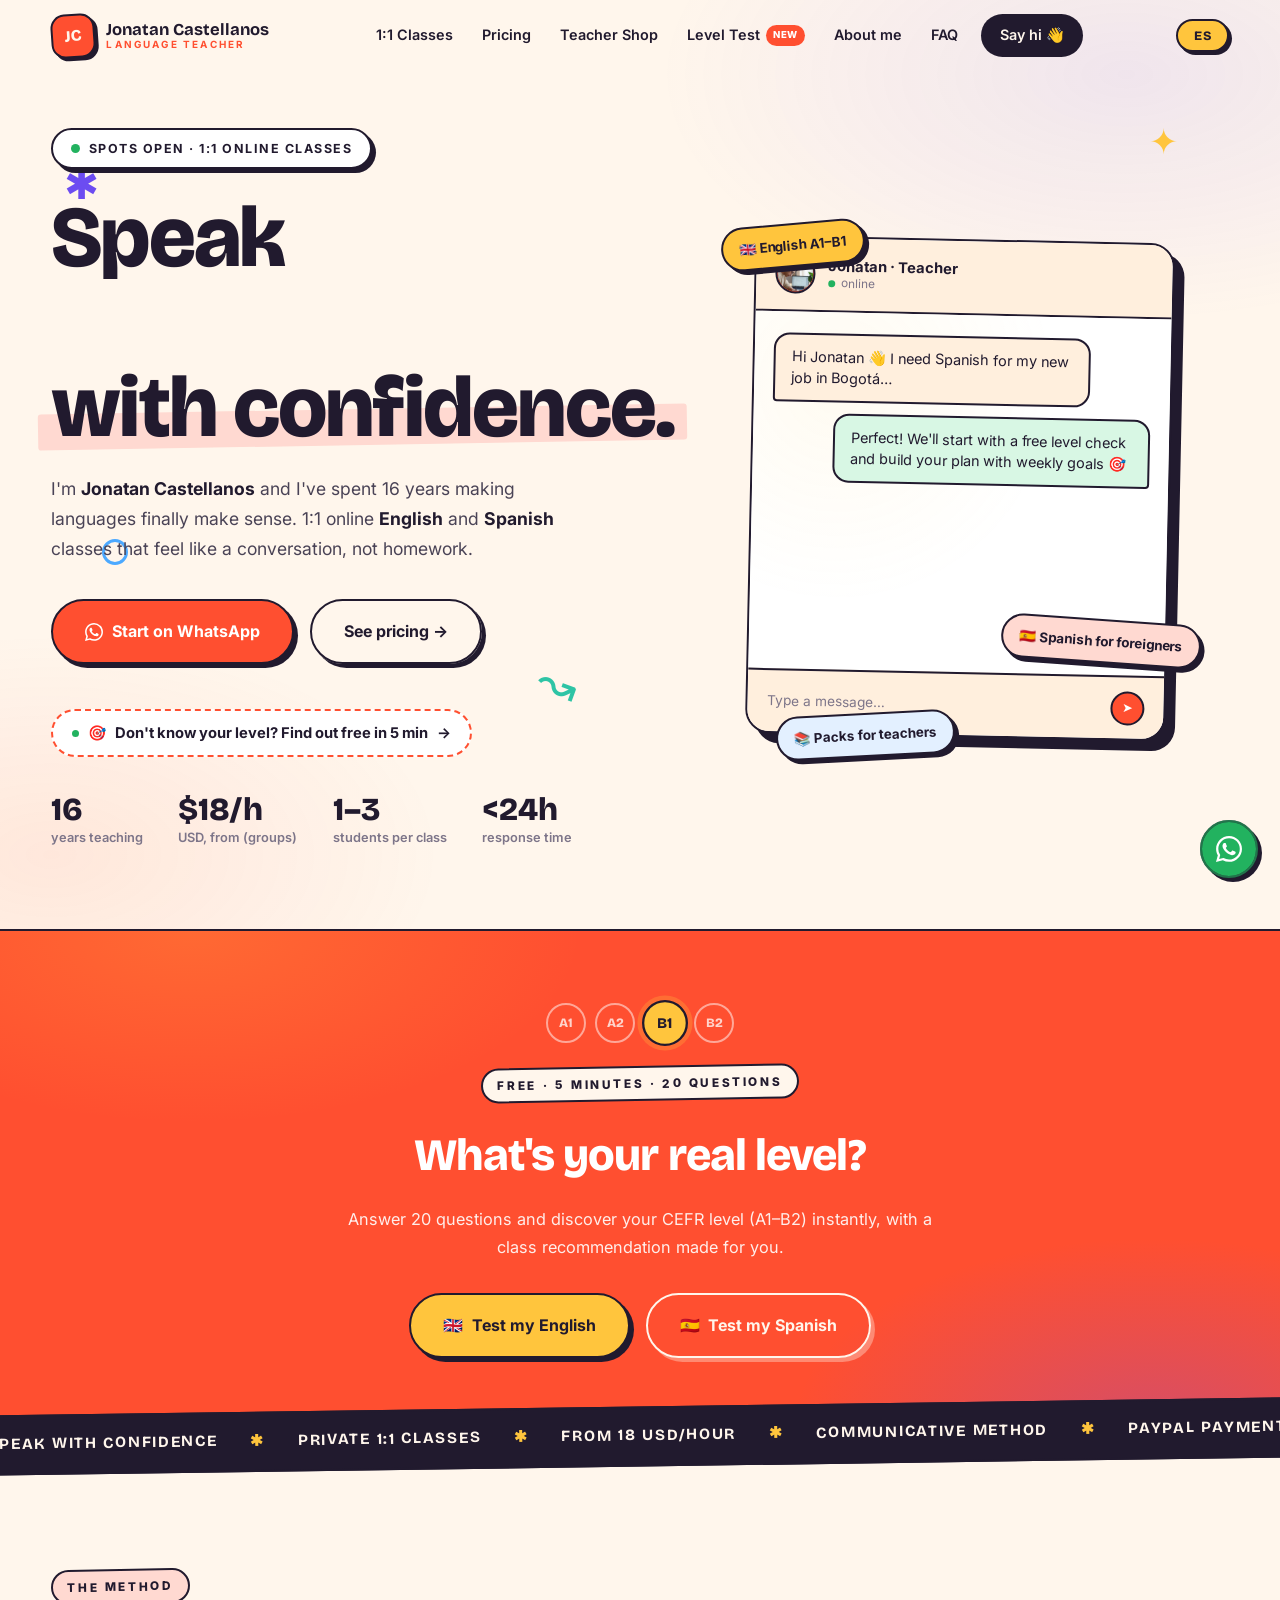
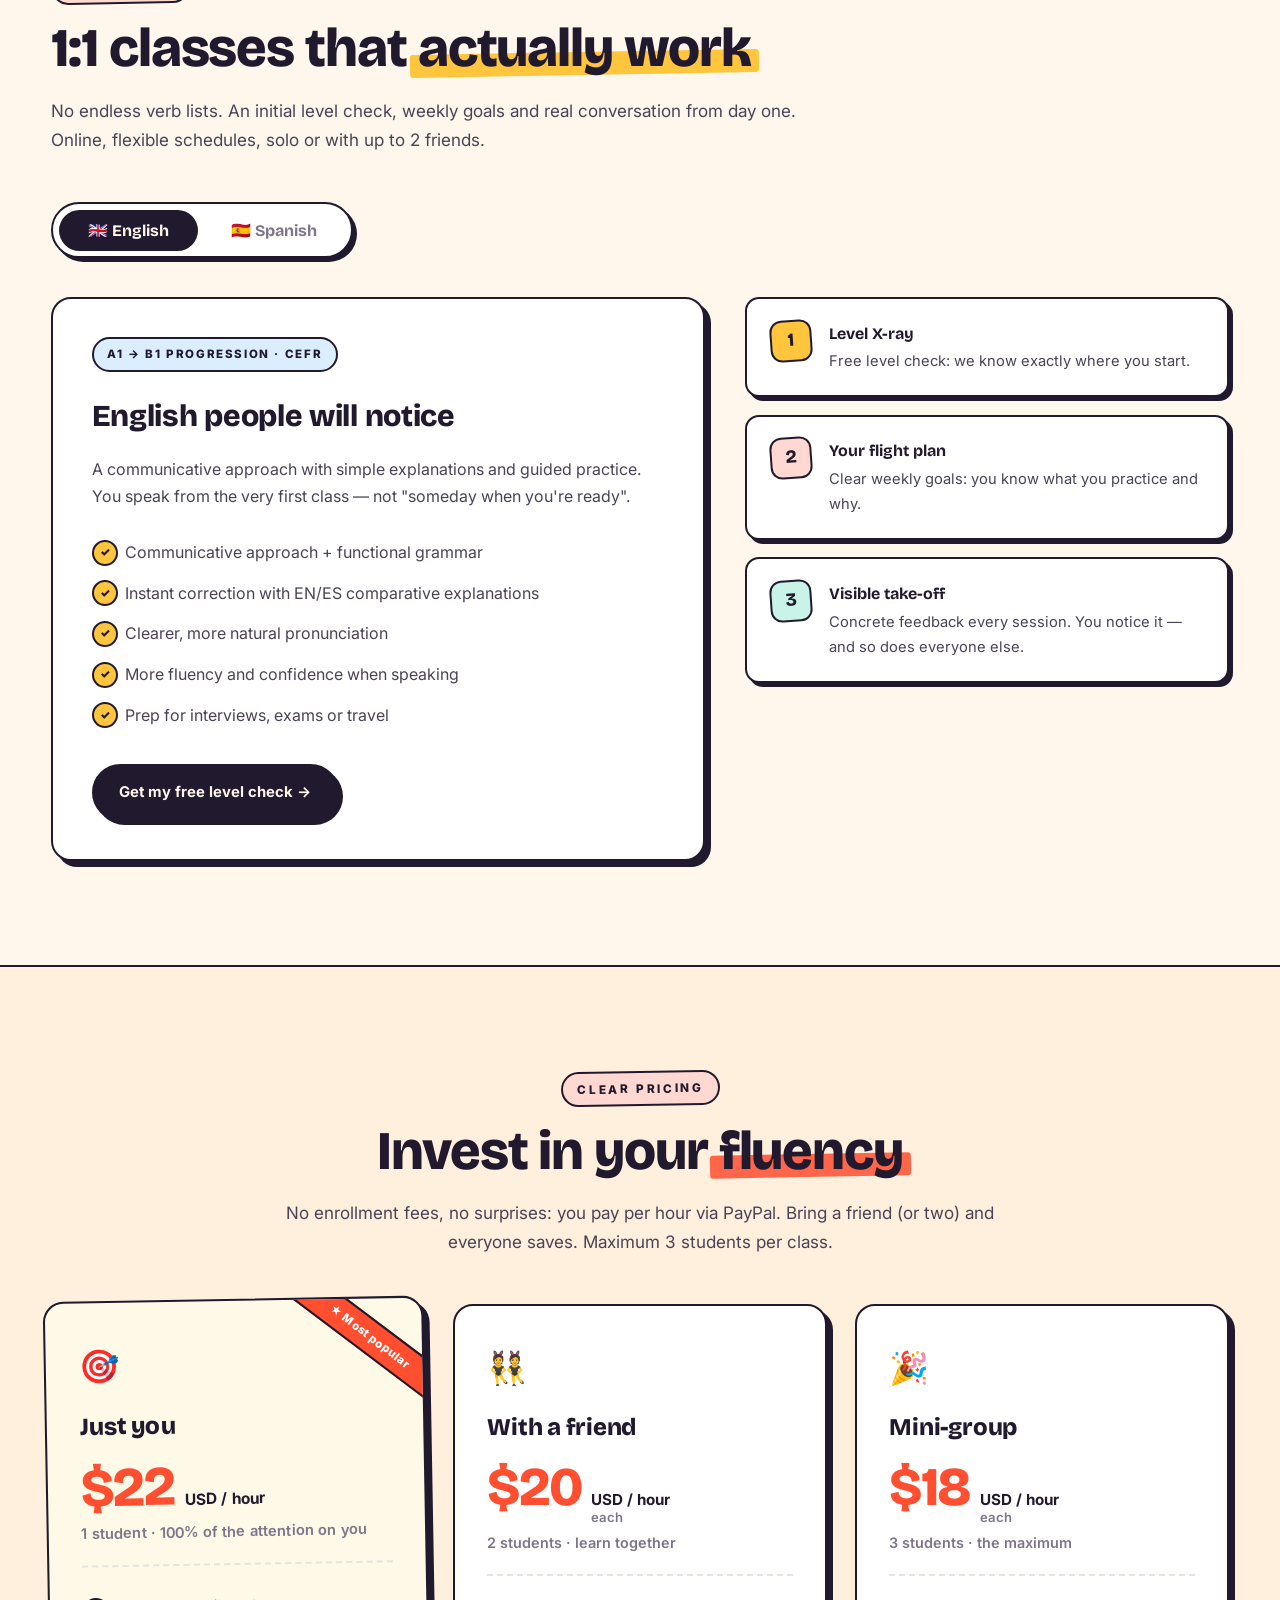
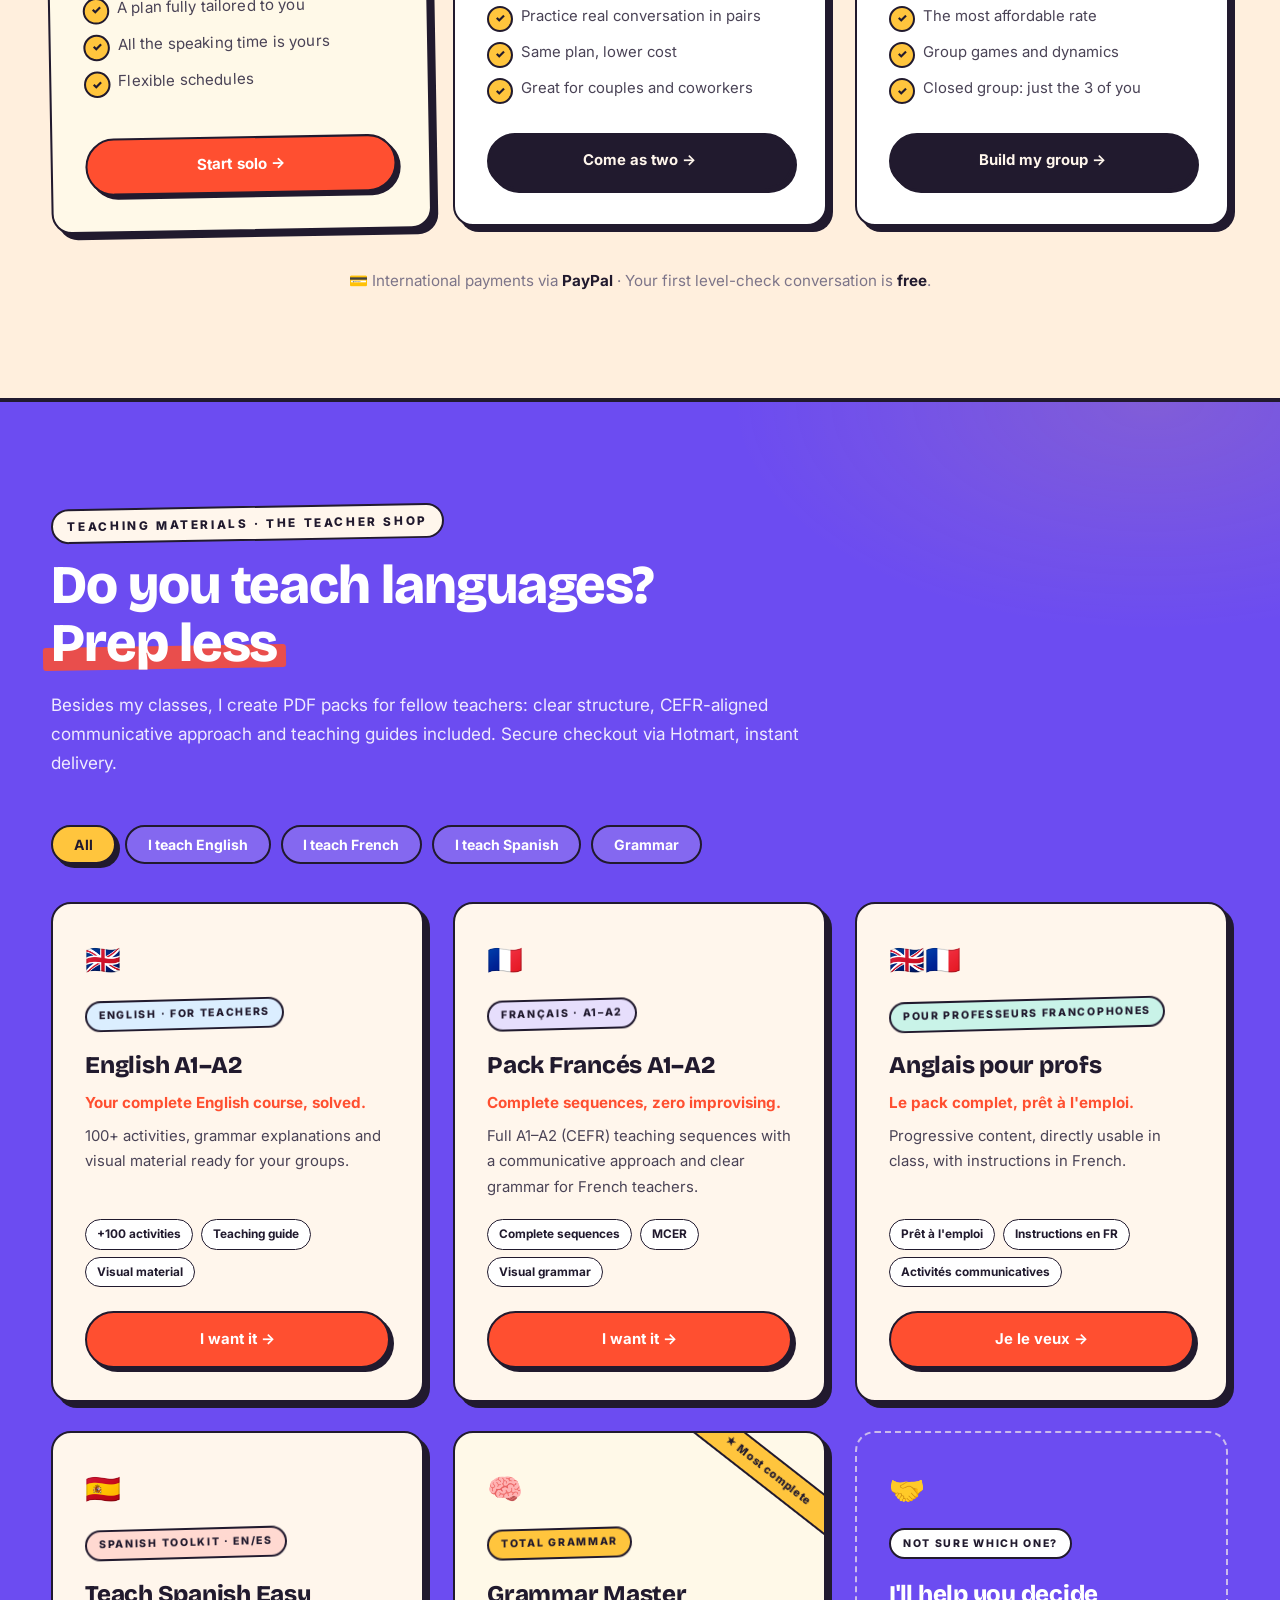
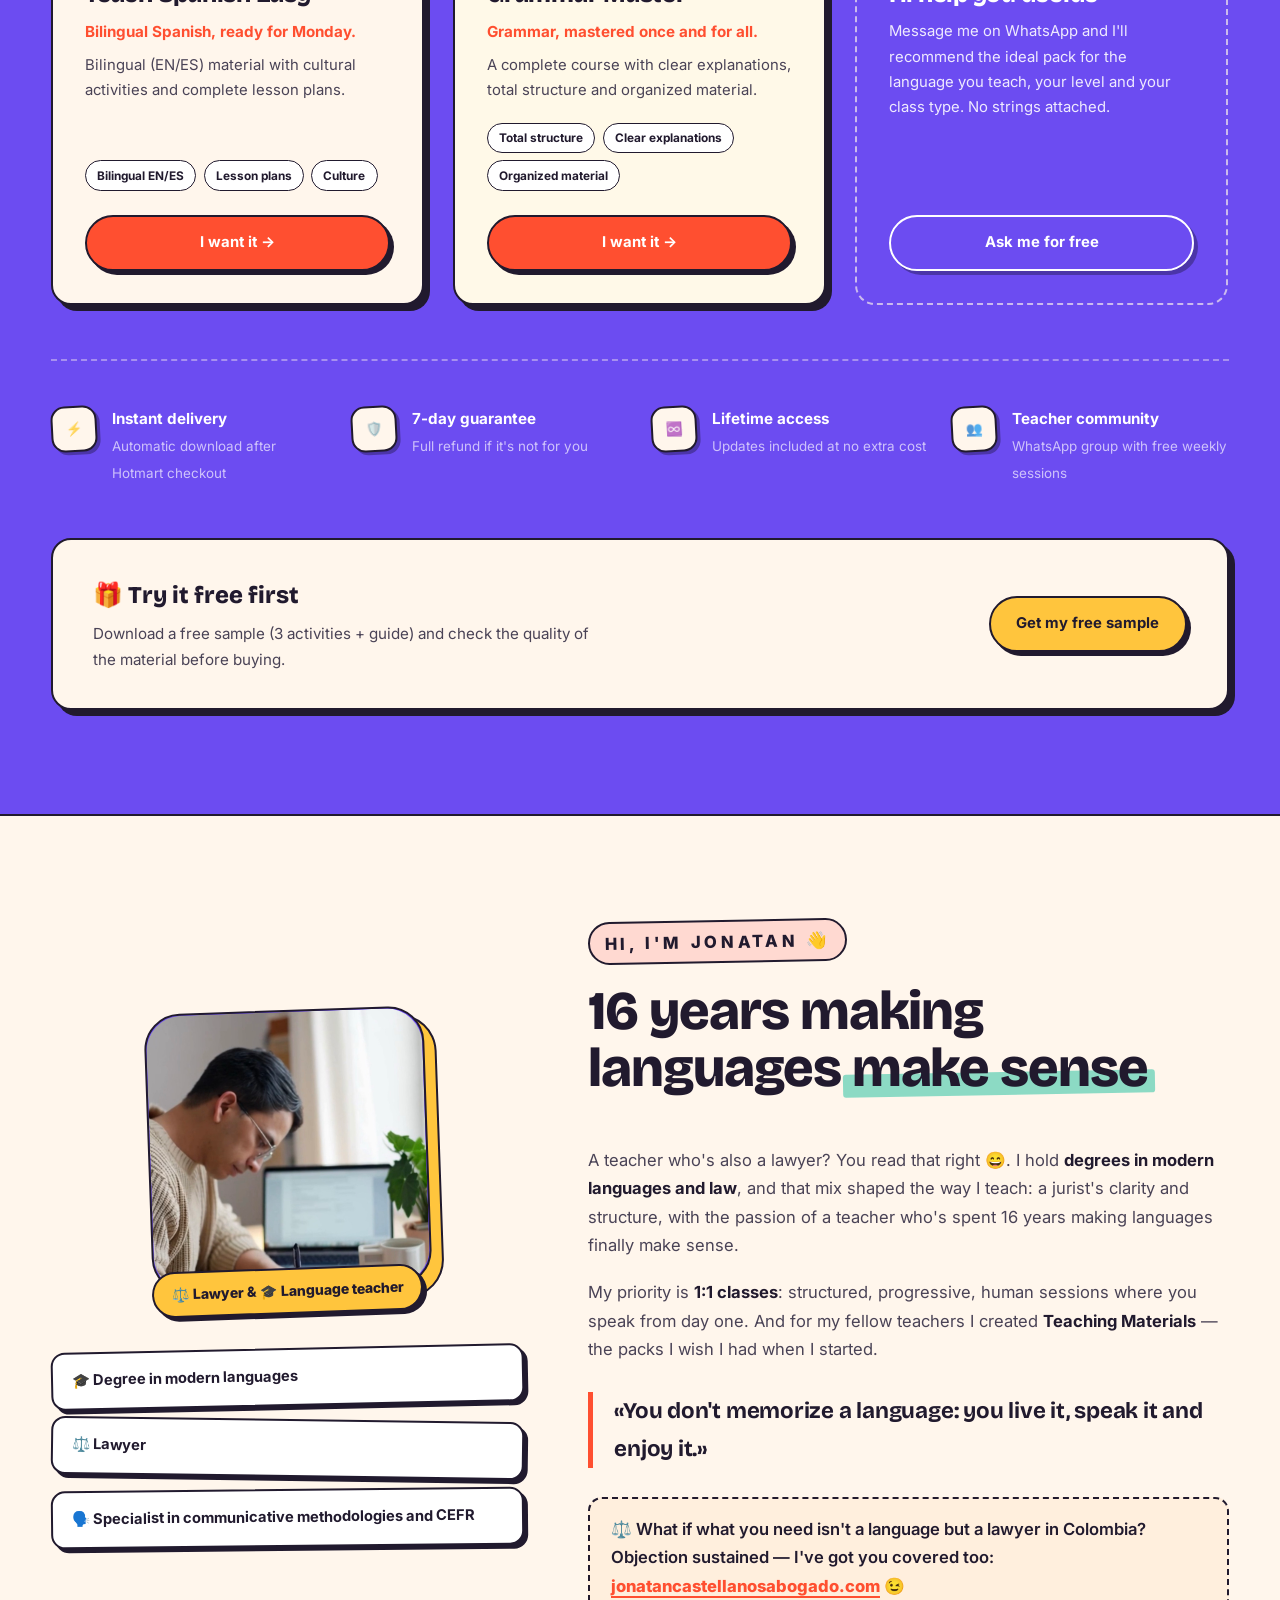
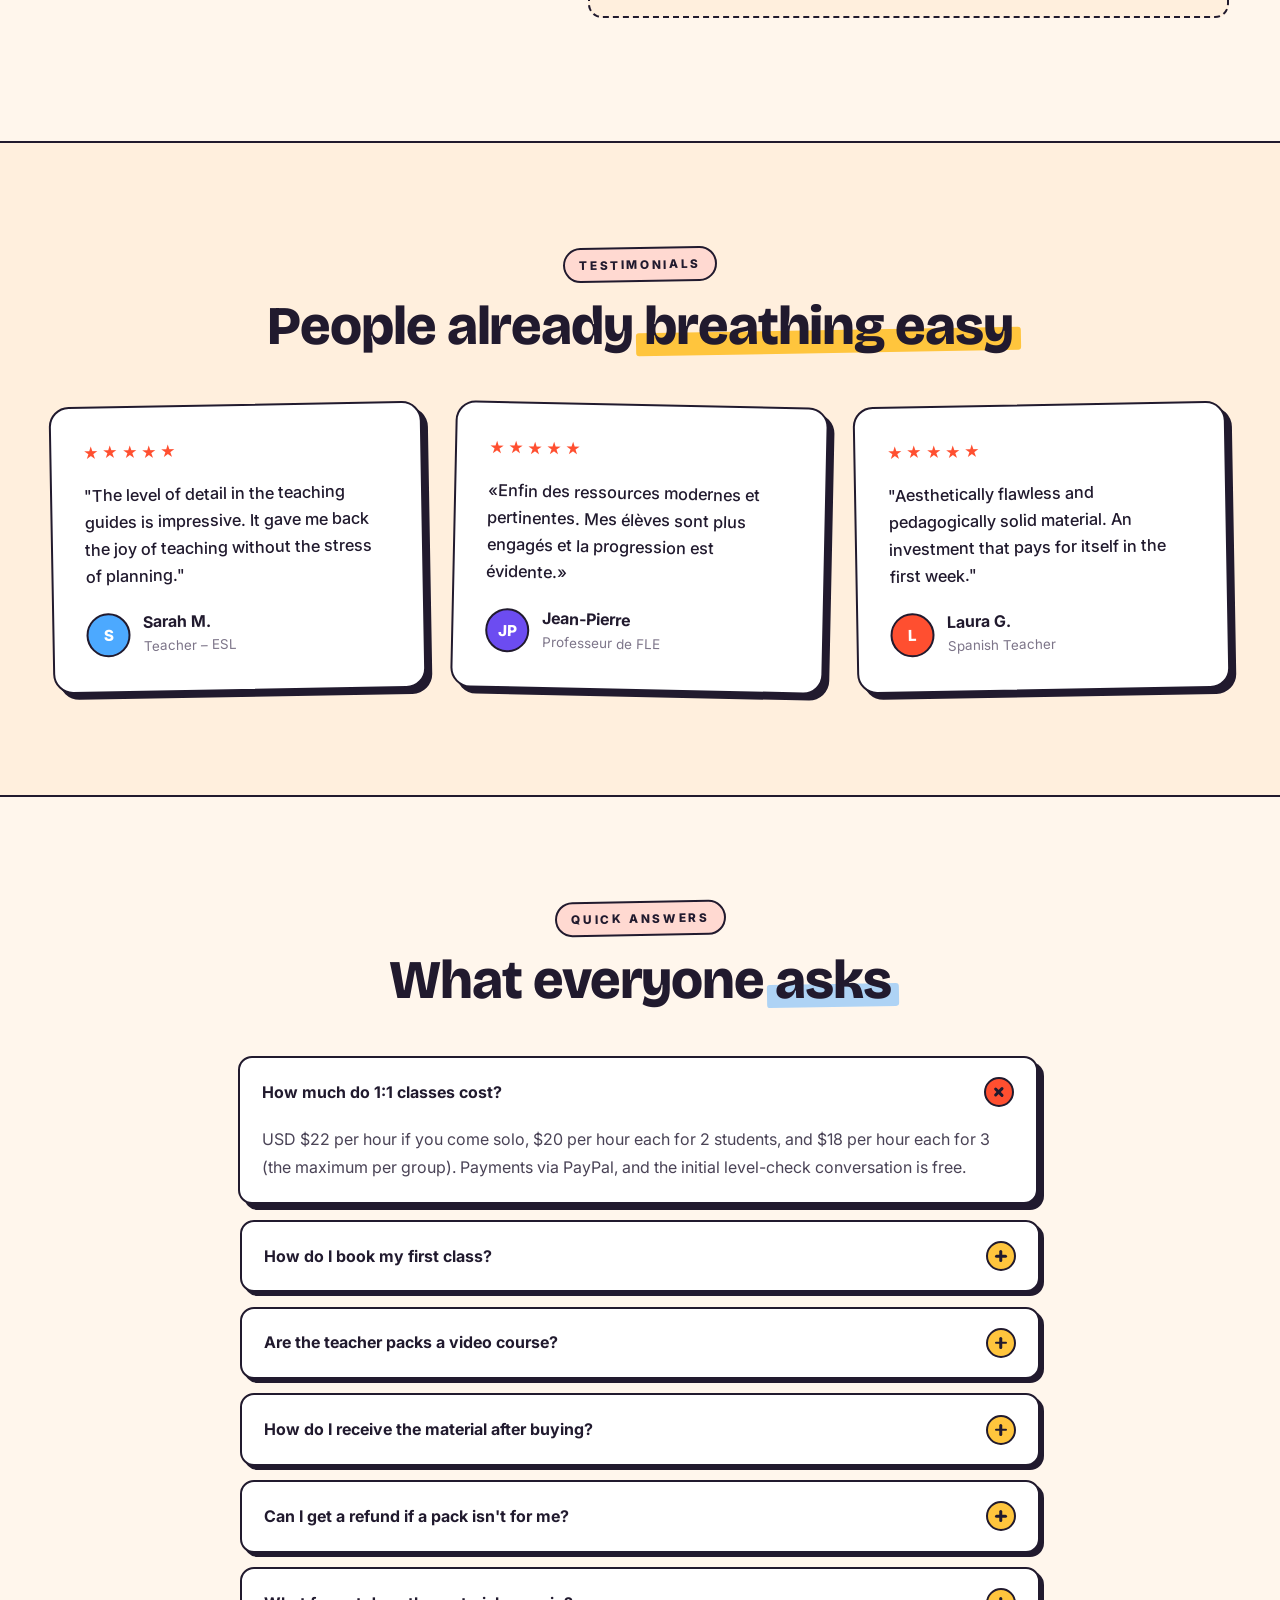
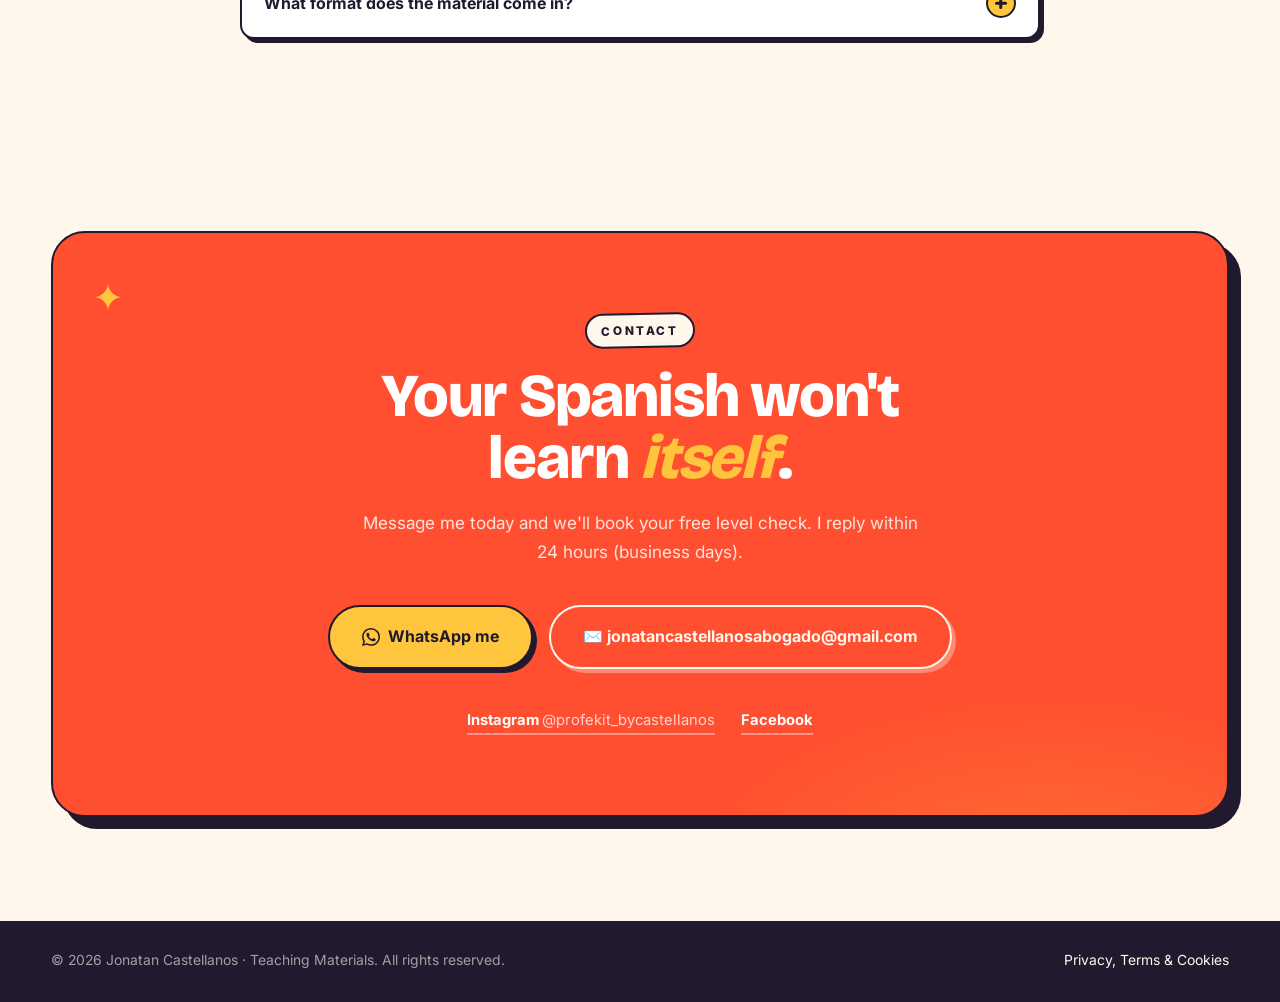
==== commit 94032be0: "Dar más visibilidad al test de nivel: mención en el hero, promo rediseñada (fondo coral, niveles A1-" ====
--- a/index.html
+++ b/index.html
@@ -150,7 +150,7 @@
         <a href="#clases" data-nav data-i18n="nav_clases">Clases 1:1</a>
         <a href="#precios" data-nav data-i18n="nav_precios">Precios</a>
         <a href="#packs" data-nav data-i18n="nav_packs">Tienda del Profe</a>
-        <a href="test-nivel.html" data-i18n="nav_test">Test de Nivel</a>
+        <a href="test-nivel.html" class="nav-test-link"><span data-i18n="nav_test">Test de Nivel</span><span class="nav-new-badge" data-i18n="nav_new">nuevo</span></a>
         <a href="#sobre-mi" data-nav data-i18n="nav_sobre">Sobre mí</a>
         <a href="#faq" data-nav>FAQ</a>
         <a href="#contacto" class="nav-cta" data-i18n="nav_cta">Escríbeme 👋</a>
@@ -195,6 +195,11 @@
             </a>
             <a class="btn btn-ink-outline btn-lg" href="#precios" data-i18n="hero_cta2">Ver precios →</a>
           </div>
+
+          <a class="hero-quiz-link reveal d-3" href="test-nivel.html">
+            <span class="pulse-dot pulse-dot-sm"></span>
+            🎯 <span data-i18n="hero_quiz_link">¿No sabes tu nivel? Descúbrelo gratis en 5 min</span> →
+          </a>
 
           <dl class="hero-stats reveal d-4">
             <div><dt data-counter="16">0</dt><dd data-i18n="stat_1">años enseñando</dd></div>
@@ -233,6 +238,27 @@
       </div>
     </section>
 
+    <!-- ===== TEST DE NIVEL (promo) ===== -->
+    <section class="quiz-promo">
+      <div class="container quiz-promo-inner reveal">
+        <div class="quiz-promo-badge-row">
+          <span class="quiz-level-chip">A1</span>
+          <span class="quiz-level-chip">A2</span>
+          <span class="quiz-level-chip quiz-level-chip--active">B1</span>
+          <span class="quiz-level-chip">B2</span>
+        </div>
+        <div class="quiz-promo-copy">
+          <p class="kicker kicker-cream" data-i18n="qp_kicker">Gratis · 5 minutos · 20 preguntas</p>
+          <h2 data-i18n="qp_h2">¿Cuál es tu nivel real?</h2>
+          <p class="lead" data-i18n="qp_lead">Responde 20 preguntas y descubre tu nivel MCER (A1–B2) al instante, con una recomendación de clases hecha para ti.</p>
+        </div>
+        <div class="quiz-promo-actions">
+          <a class="btn btn-yellow btn-lg" href="test-nivel.html?lang=en">🇬🇧 <span data-i18n="qp_test_en">Test my English</span></a>
+          <a class="btn btn-cream-outline btn-lg" href="test-nivel.html?lang=es">🇪🇸 <span data-i18n="qp_test_es">Test my Spanish</span></a>
+        </div>
+      </div>
+    </section>
+
     <!-- ===== MARQUEE ===== -->
     <div class="ribbon" id="ribbon" aria-hidden="true">
       <div class="ribbon-track">
@@ -248,21 +274,6 @@
         <span data-i18n="rb_5">Pagos vía PayPal</span><i>✱</i>
       </div>
     </div>
-
-    <!-- ===== TEST DE NIVEL (promo) ===== -->
-    <section class="section quiz-promo">
-      <div class="container quiz-promo-inner reveal">
-        <div class="quiz-promo-copy">
-          <p class="kicker kicker-coral" data-i18n="qp_kicker">Gratis · 5 minutos</p>
-          <h2 data-i18n="qp_h2">¿Cuál es tu nivel real?</h2>
-          <p class="lead" data-i18n="qp_lead">Responde 20 preguntas y descubre tu nivel MCER (A1–B2) al instante, con una recomendación de clases hecha para ti.</p>
-        </div>
-        <div class="quiz-promo-actions">
-          <a class="btn btn-coral btn-lg" href="test-nivel.html?lang=en">🇬🇧 <span data-i18n="qp_test_en">Test my English</span></a>
-          <a class="btn btn-ink btn-lg" href="test-nivel.html?lang=es">🇪🇸 <span data-i18n="qp_test_es">Test my Spanish</span></a>
-        </div>
-      </div>
-    </section>
 
     <!-- ===== CLASES 1:1 ===== -->
     <section class="section" id="clases">
--- a/css/styles.css
+++ b/css/styles.css
@@ -1537,42 +1537,122 @@
 
 .lawyer-plug a:hover { color: var(--violet); border-color: var(--violet); }
 
+/* ---------- Enlace del test dentro del hero ---------- */
+.hero-quiz-link {
+  display: inline-flex;
+  align-items: center;
+  gap: .55rem;
+  font-weight: 700;
+  font-size: .92rem;
+  color: var(--ink);
+  text-decoration: none;
+  background: var(--paper);
+  border: 2px dashed var(--coral);
+  border-radius: 999px;
+  padding: .6rem 1.2rem;
+  margin-bottom: 2.2rem;
+  transition: transform .18s var(--ease), background .2s;
+}
+
+.hero-quiz-link:hover { transform: translateY(-2px); background: var(--cream-2); }
+
+.pulse-dot-sm { width: 7px; height: 7px; }
+
 /* ---------- Promo del test de nivel ---------- */
 .quiz-promo {
-  padding: 3.5rem 0;
-  background: var(--cream-2);
+  position: relative;
+  padding: 4.5rem 0;
+  text-align: center;
+  overflow: hidden;
+  background:
+    radial-gradient(650px 320px at 15% 0%, rgba(255, 197, 61, .22), transparent 60%),
+    radial-gradient(600px 320px at 90% 100%, rgba(108, 76, 241, .28), transparent 60%),
+    var(--coral);
   border-block: var(--bw) solid var(--ink);
 }
 
-.quiz-promo-inner {
+.quiz-promo-inner { position: relative; }
+
+.quiz-promo-badge-row {
+  display: flex;
+  justify-content: center;
+  gap: .6rem;
+  margin-bottom: 1.4rem;
+}
+
+.quiz-level-chip {
+  display: grid;
+  place-items: center;
+  width: 40px;
+  height: 40px;
+  border-radius: 50%;
+  border: 2px solid rgba(255, 255, 255, .5);
+  color: rgba(255, 255, 255, .75);
+  font-family: var(--font-display);
+  font-weight: 800;
+  font-size: .8rem;
+  transition: transform .2s var(--ease);
+}
+
+.quiz-level-chip--active {
+  background: var(--yellow);
+  border-color: var(--ink);
+  color: var(--ink);
+  box-shadow: 0 0 0 4px rgba(255, 197, 61, .25);
+  transform: scale(1.15);
+}
+
+.quiz-promo-copy { max-width: 620px; margin-inline: auto; }
+
+.quiz-promo-copy h2 {
+  font-family: var(--font-display);
+  font-weight: 800;
+  font-size: clamp(1.9rem, 4.4vw, 2.8rem);
+  color: #fff;
+  letter-spacing: -.02em;
+  margin-bottom: .8rem;
+}
+
+.quiz-promo-copy .lead { font-size: 1.02rem; margin-bottom: 0; color: rgba(255, 255, 255, .9); }
+
+.quiz-promo-actions {
   display: flex;
   flex-wrap: wrap;
+  justify-content: center;
+  gap: 1rem;
+  margin-top: 2rem;
+}
+
+@media (max-width: 720px) {
+  .quiz-promo { padding: 3.5rem 0; }
+  .quiz-promo-actions { flex-direction: column; align-items: stretch; }
+  .quiz-promo-actions .btn { width: 100%; }
+}
+
+/* ---------- Badge "nuevo" en el nav ---------- */
+.nav-test-link {
+  display: inline-flex !important;
   align-items: center;
-  justify-content: space-between;
-  gap: 2rem;
-}
-
-.quiz-promo-copy { max-width: 560px; }
-
-.quiz-promo-copy h2 {
-  font-family: var(--font-display);
-  font-weight: 800;
-  font-size: clamp(1.5rem, 3.4vw, 2.1rem);
-  color: var(--ink);
-  letter-spacing: -.01em;
-  margin-bottom: .5rem;
-}
-
-.quiz-promo-copy .lead { font-size: .98rem; margin-bottom: 0; }
-
-.quiz-promo-actions {
-  display: flex;
-  flex-wrap: wrap;
-  gap: 1rem;
-}
-
-@media (max-width: 720px) {
-  .quiz-promo-inner { flex-direction: column; align-items: stretch; text-align: center; }
-  .quiz-promo-actions { justify-content: center; }
-  .quiz-promo-actions .btn { flex: 1; min-width: 160px; }
-}
+  gap: .4rem;
+}
+
+.nav-new-badge {
+  font-size: .6rem;
+  font-weight: 800;
+  letter-spacing: .06em;
+  text-transform: uppercase;
+  color: #fff;
+  background: var(--coral);
+  border-radius: 999px;
+  padding: .15rem .45rem;
+  animation: navBadgePulse 2s infinite;
+}
+
+@keyframes navBadgePulse {
+  0%, 100% { transform: scale(1); }
+  50%      { transform: scale(1.12); }
+}
+
+@media (prefers-reduced-motion: reduce) {
+  .nav-new-badge { animation: none; }
+}
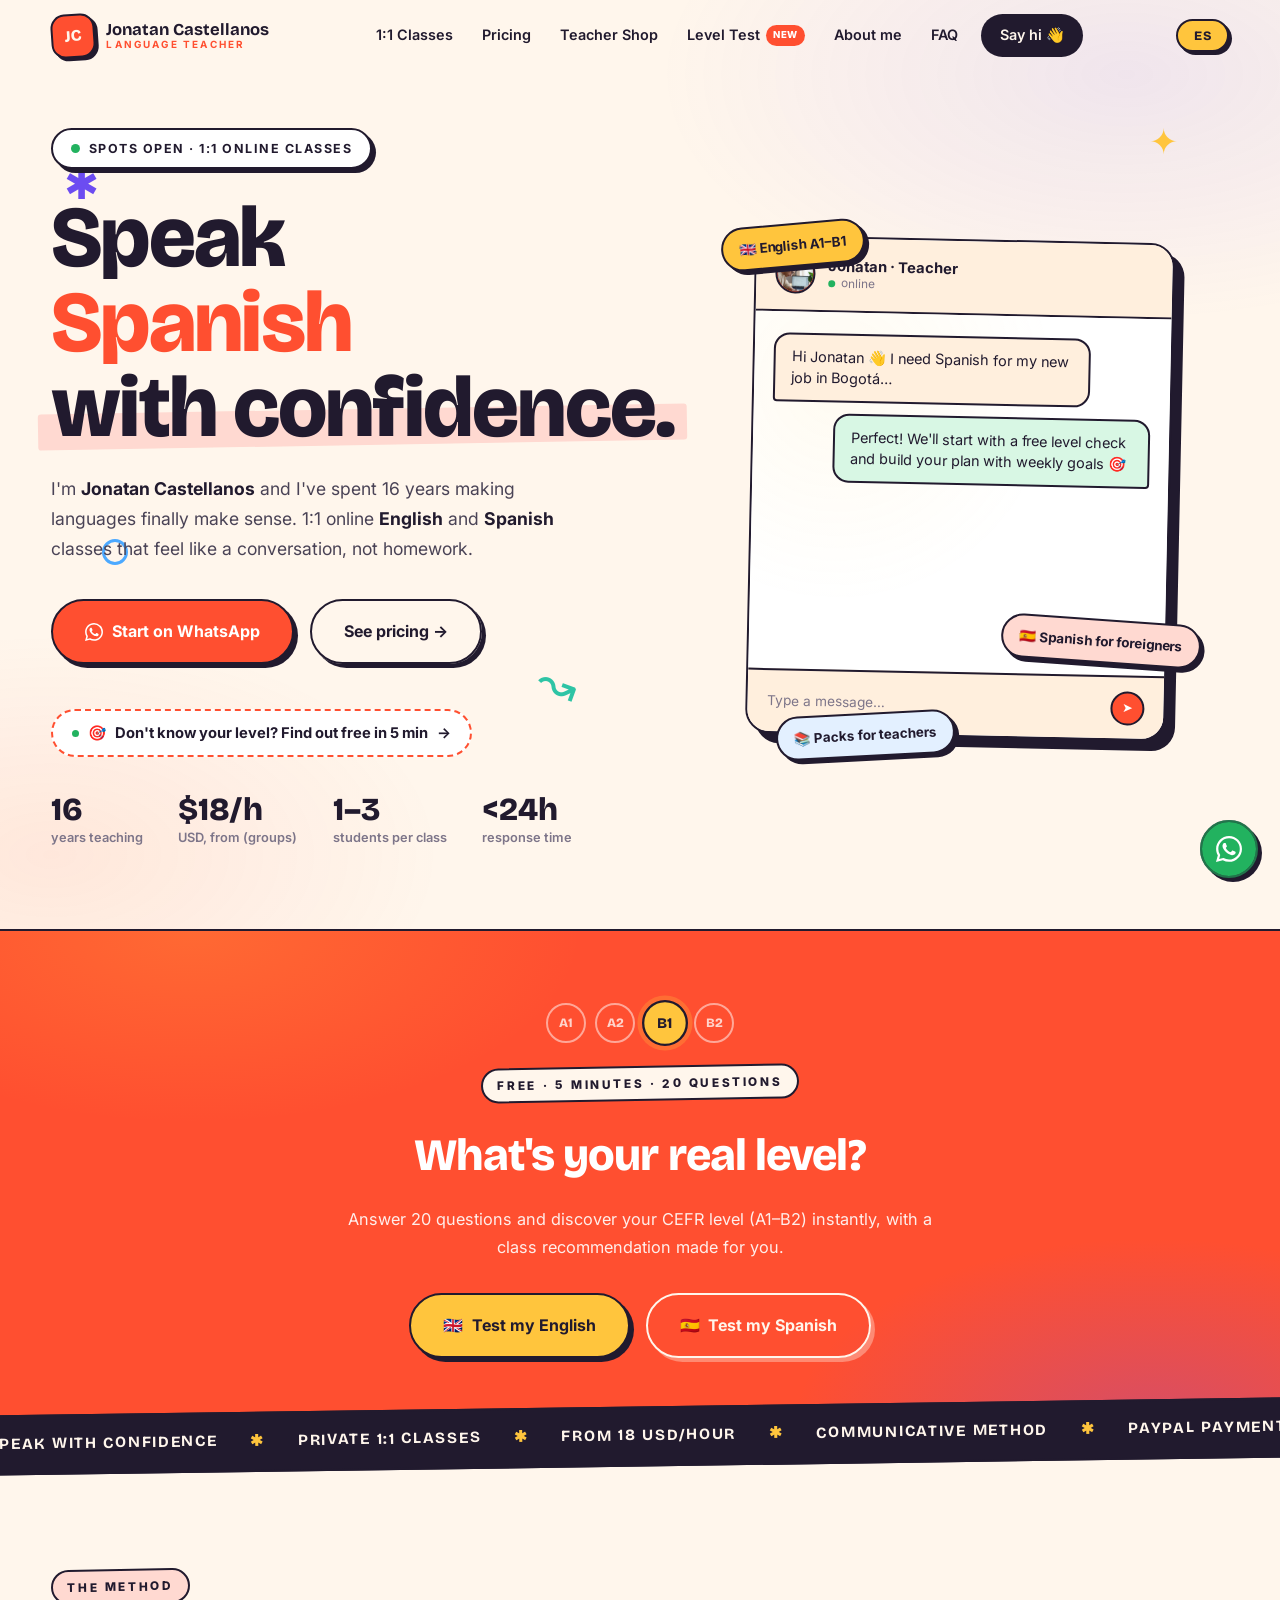
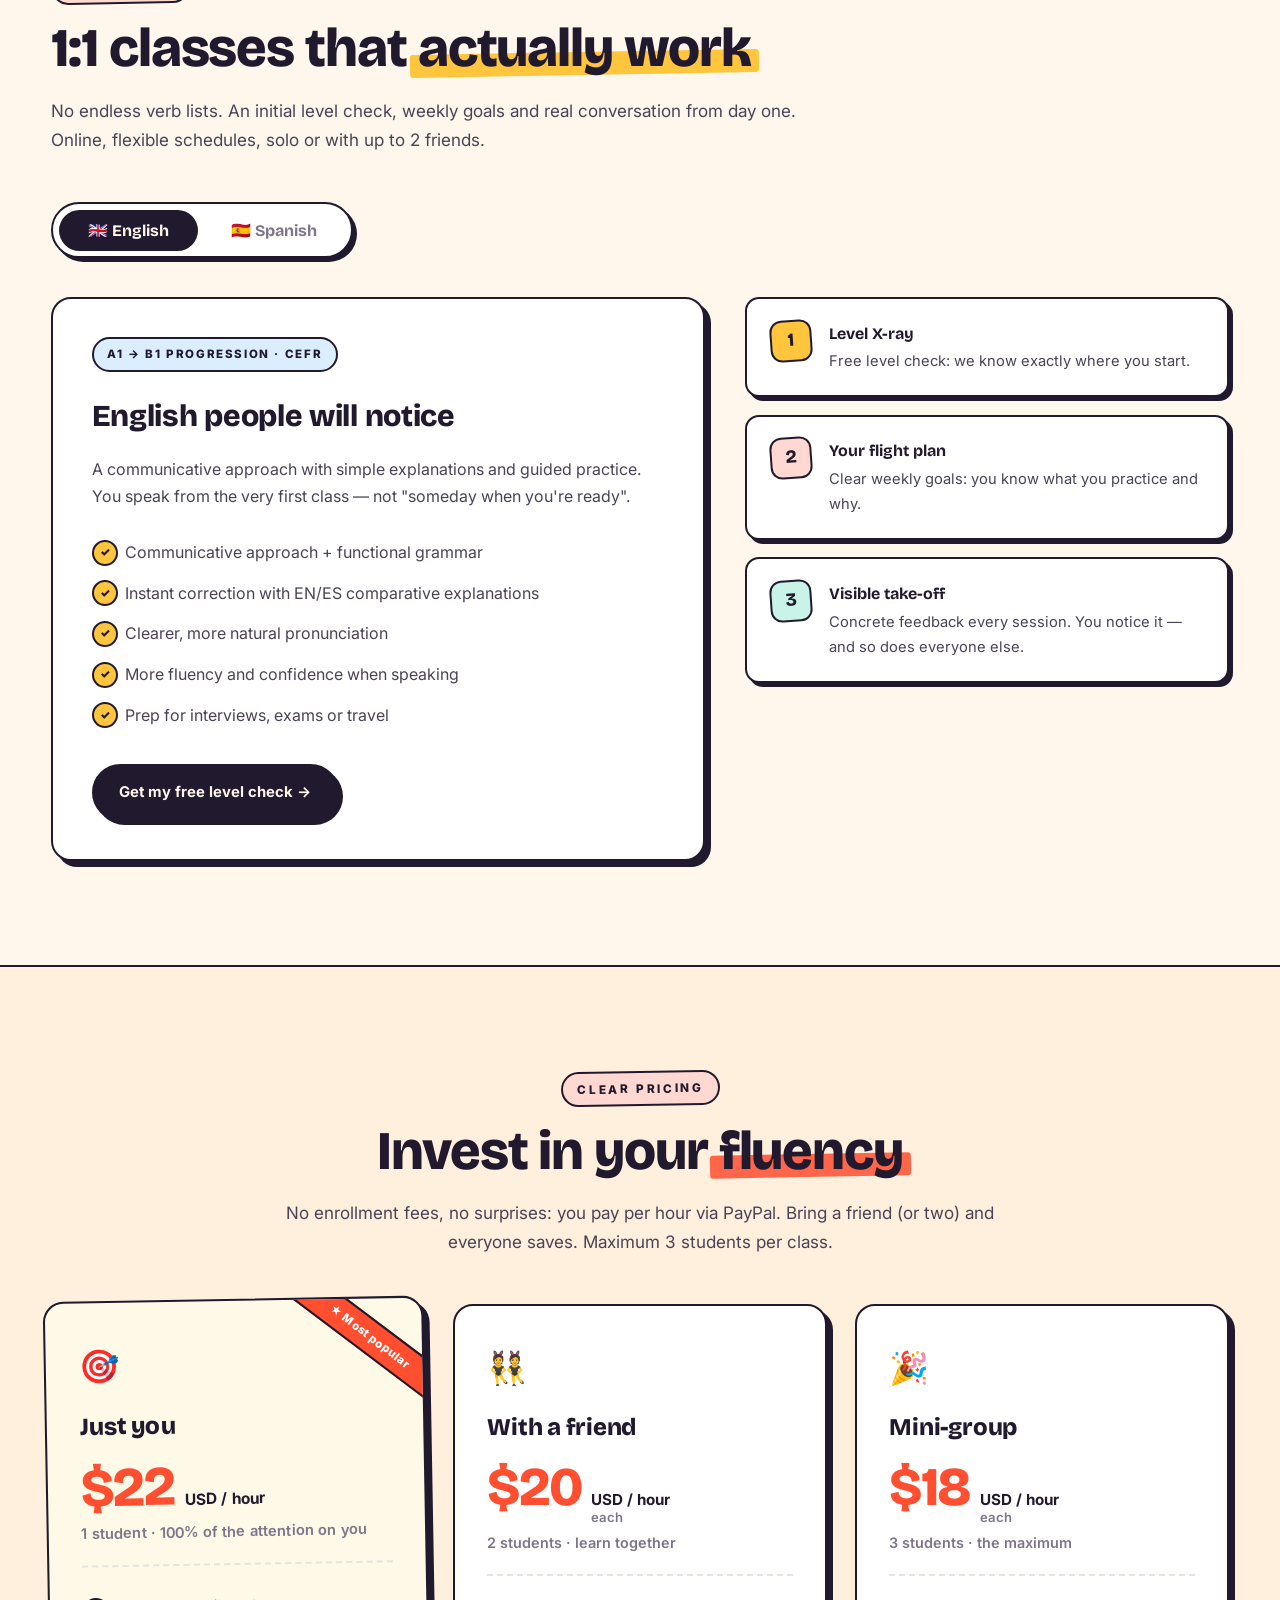
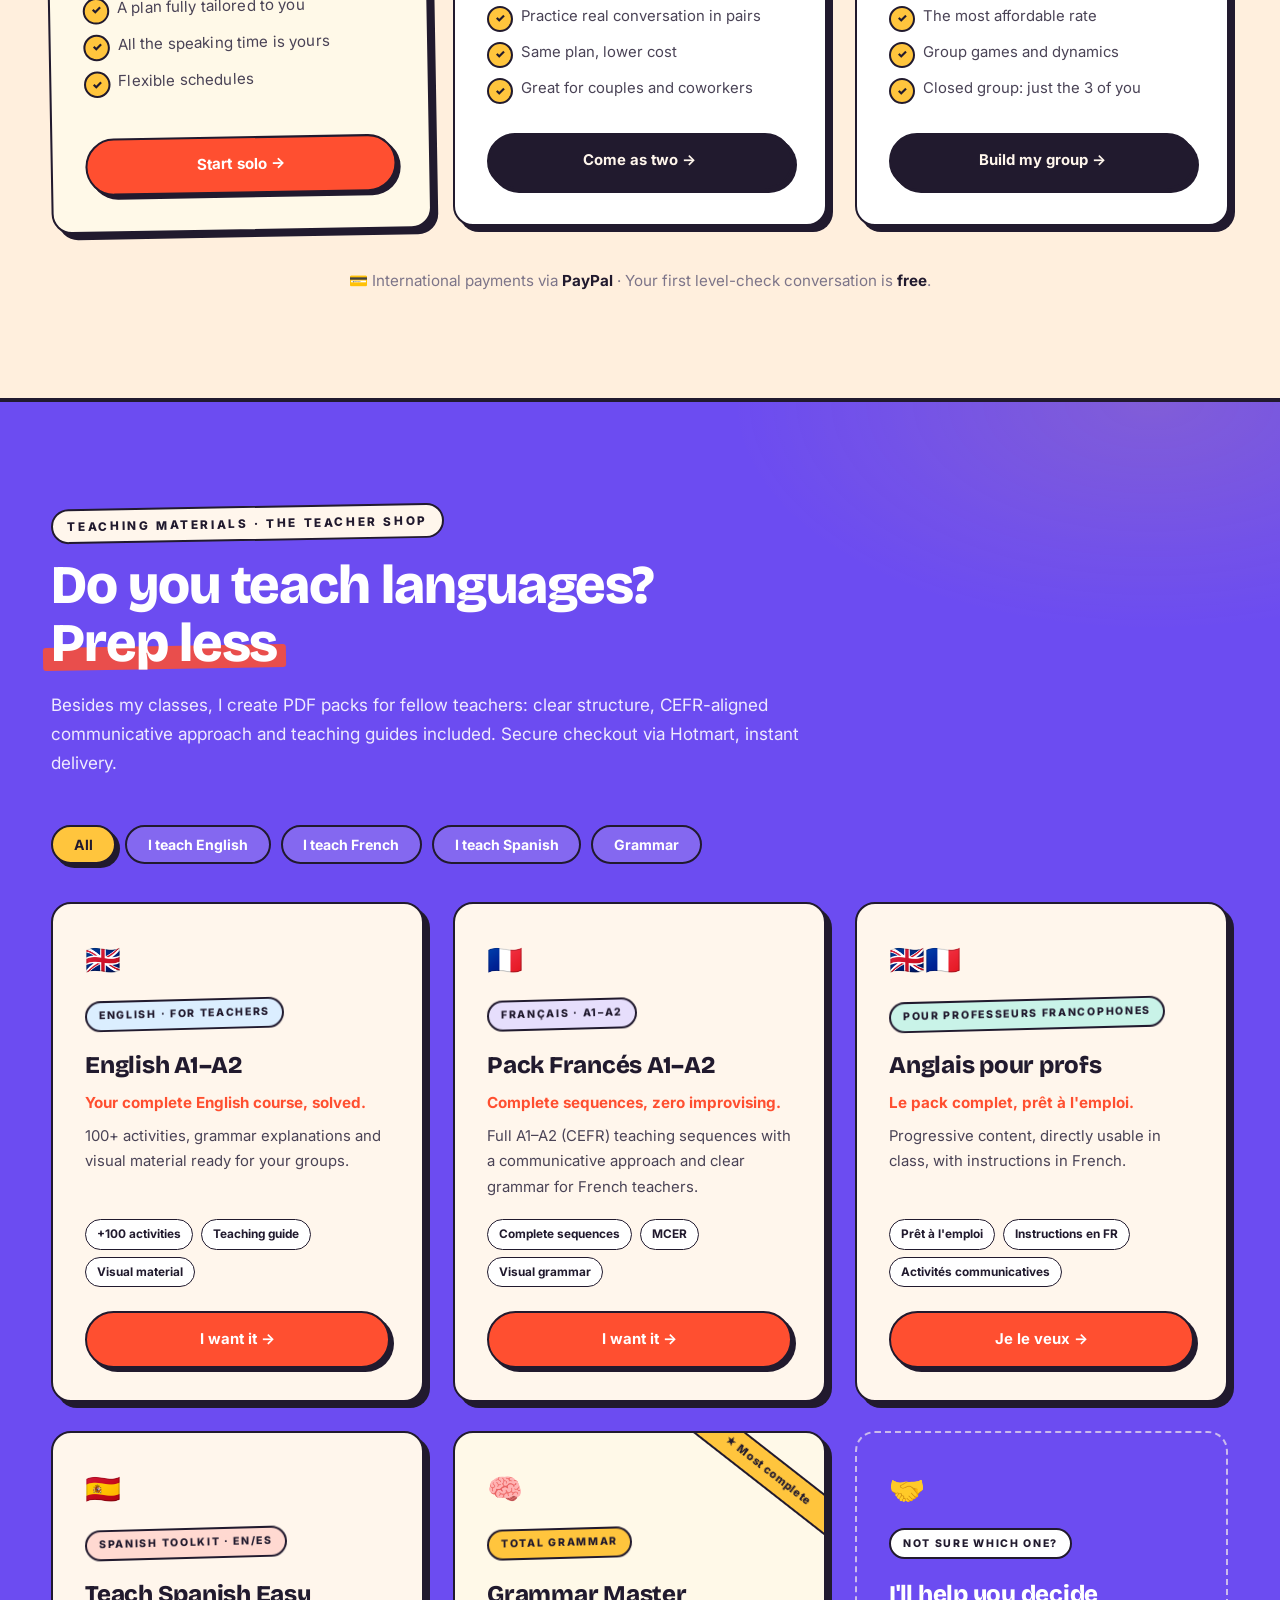
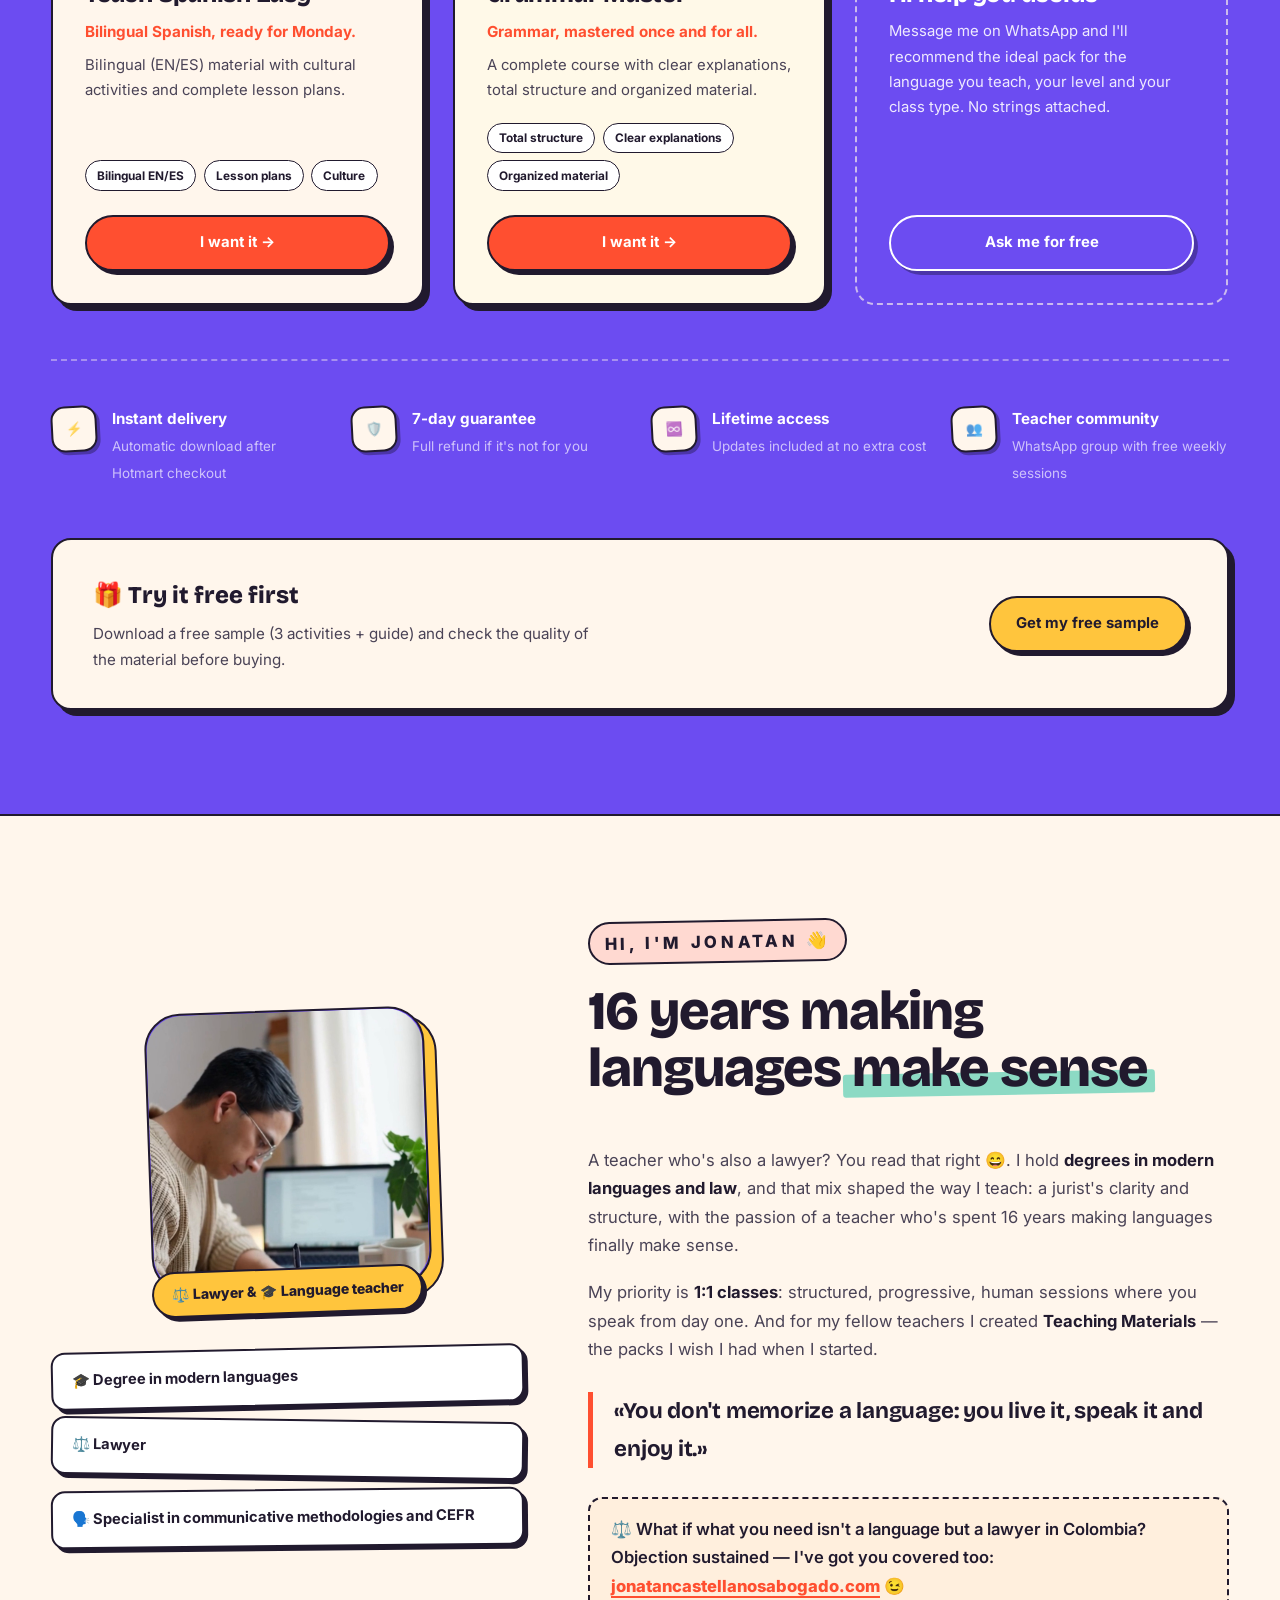
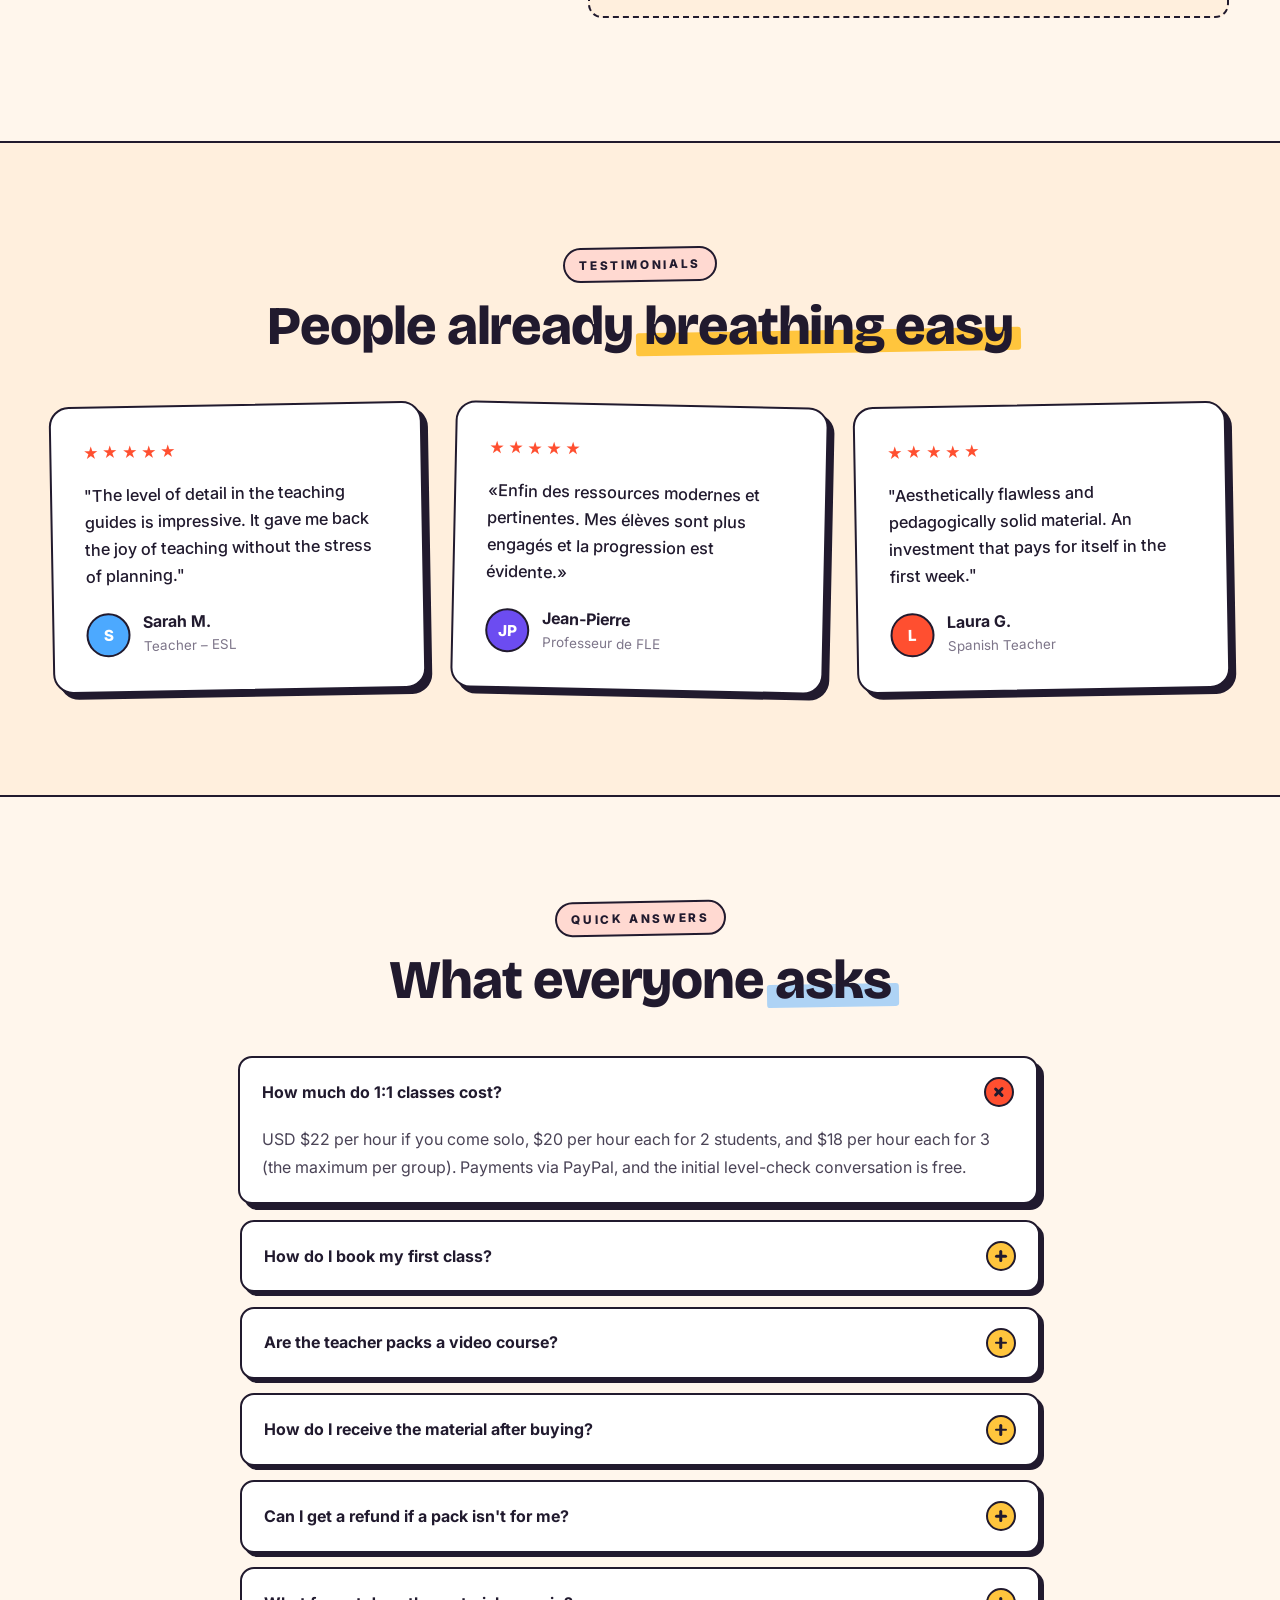
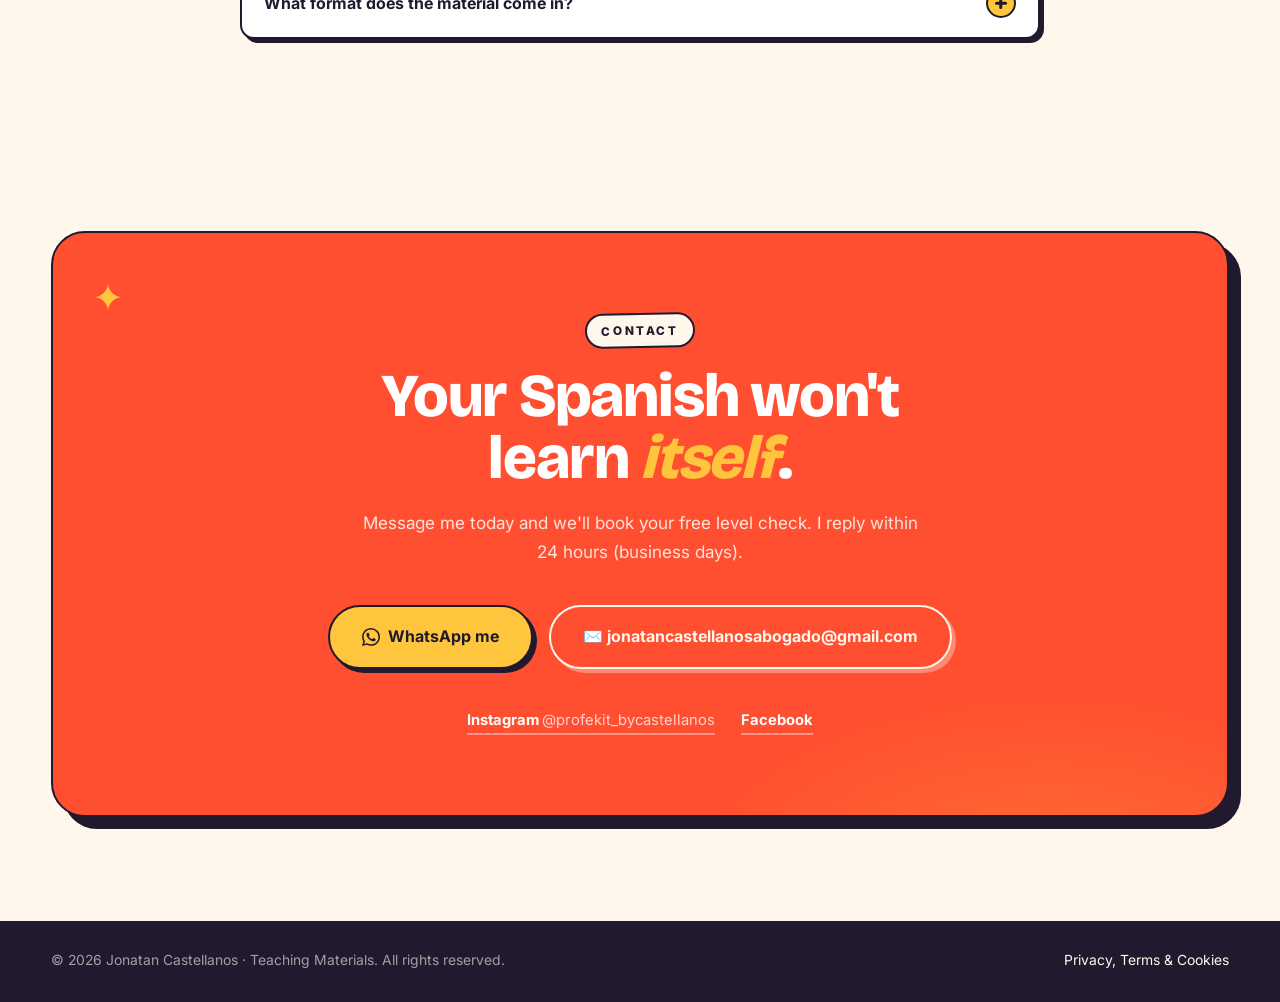
==== commit 7358ba26: "Fix crítico: quiz.js no se ejecutaba por colisión de const WA_CONVERSION_ID con main.js (botón Empez" ====
--- a/index.html
+++ b/index.html
@@ -28,7 +28,7 @@
   <link rel="preconnect" href="https://fonts.googleapis.com">
   <link rel="preconnect" href="https://fonts.gstatic.com" crossorigin>
   <link href="https://fonts.googleapis.com/css2?family=Bricolage+Grotesque:opsz,wght@12..96,400;12..96,600;12..96,700;12..96,800&family=Inter:wght@400;500;600;700&display=swap" rel="stylesheet">
-  <link rel="stylesheet" href="css/styles.css">
+  <link rel="stylesheet" href="css/styles.css?v=3">
 
   <!-- Google tag (gtag.js) -->
   <script async src="https://www.googletagmanager.com/gtag/js?id=AW-18056733453"></script>
@@ -640,7 +640,7 @@
     <svg viewBox="0 0 24 24" width="26" height="26" fill="currentColor" aria-hidden="true"><path d="M17.5 14.4c-.3-.15-1.76-.87-2.03-.97-.27-.1-.47-.15-.67.15-.2.3-.77.97-.94 1.17-.17.2-.35.22-.65.07-.3-.15-1.26-.46-2.4-1.48-.89-.79-1.49-1.77-1.66-2.07-.17-.3-.02-.46.13-.61.14-.13.3-.35.45-.52.15-.17.2-.3.3-.5.1-.2.05-.37-.02-.52-.08-.15-.67-1.62-.92-2.22-.24-.58-.49-.5-.67-.51h-.57c-.2 0-.52.07-.8.37-.27.3-1.04 1.02-1.04 2.5 0 1.47 1.07 2.9 1.22 3.1.15.2 2.1 3.2 5.1 4.49.71.3 1.27.49 1.7.63.72.23 1.37.2 1.88.12.58-.09 1.76-.72 2-1.42.25-.7.25-1.3.18-1.42-.08-.13-.28-.2-.58-.35M12.04 21.79h-.01a9.87 9.87 0 0 1-5.03-1.38l-.36-.21-3.74.98 1-3.65-.24-.37a9.86 9.86 0 0 1-1.51-5.26c0-5.45 4.44-9.88 9.9-9.88a9.83 9.83 0 0 1 7 2.9 9.83 9.83 0 0 1 2.89 7c0 5.45-4.44 9.88-9.9 9.88m8.42-18.3A11.8 11.8 0 0 0 12.04 0C5.46 0 .1 5.35.1 11.92c0 2.1.55 4.15 1.6 5.96L0 24l6.27-1.64a11.94 11.94 0 0 0 5.76 1.47h.01c6.58 0 11.94-5.35 11.94-11.92 0-3.18-1.24-6.18-3.52-8.43"/></svg>
   </a>
 
-  <script src="js/i18n.js"></script>
-  <script src="js/main.js"></script>
+  <script src="js/i18n.js?v=3"></script>
+  <script src="js/main.js?v=3"></script>
 </body>
 </html>
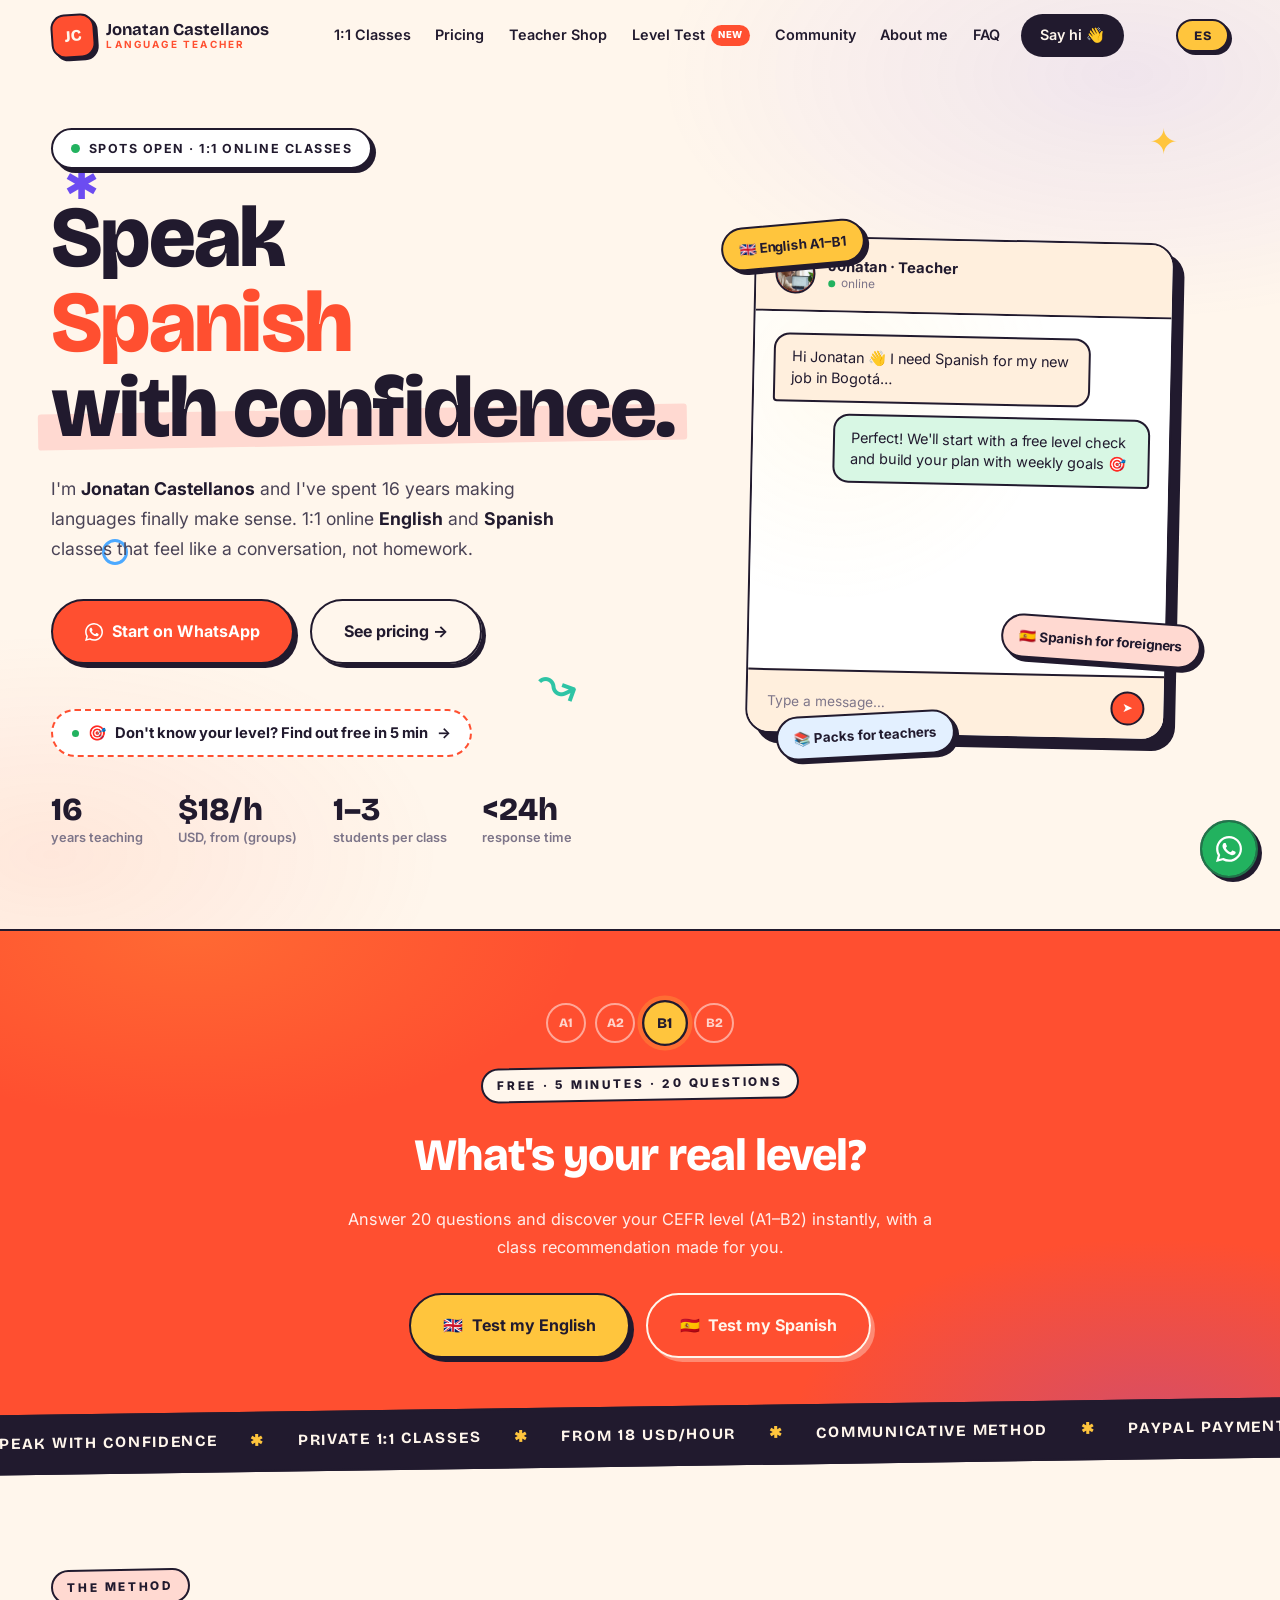
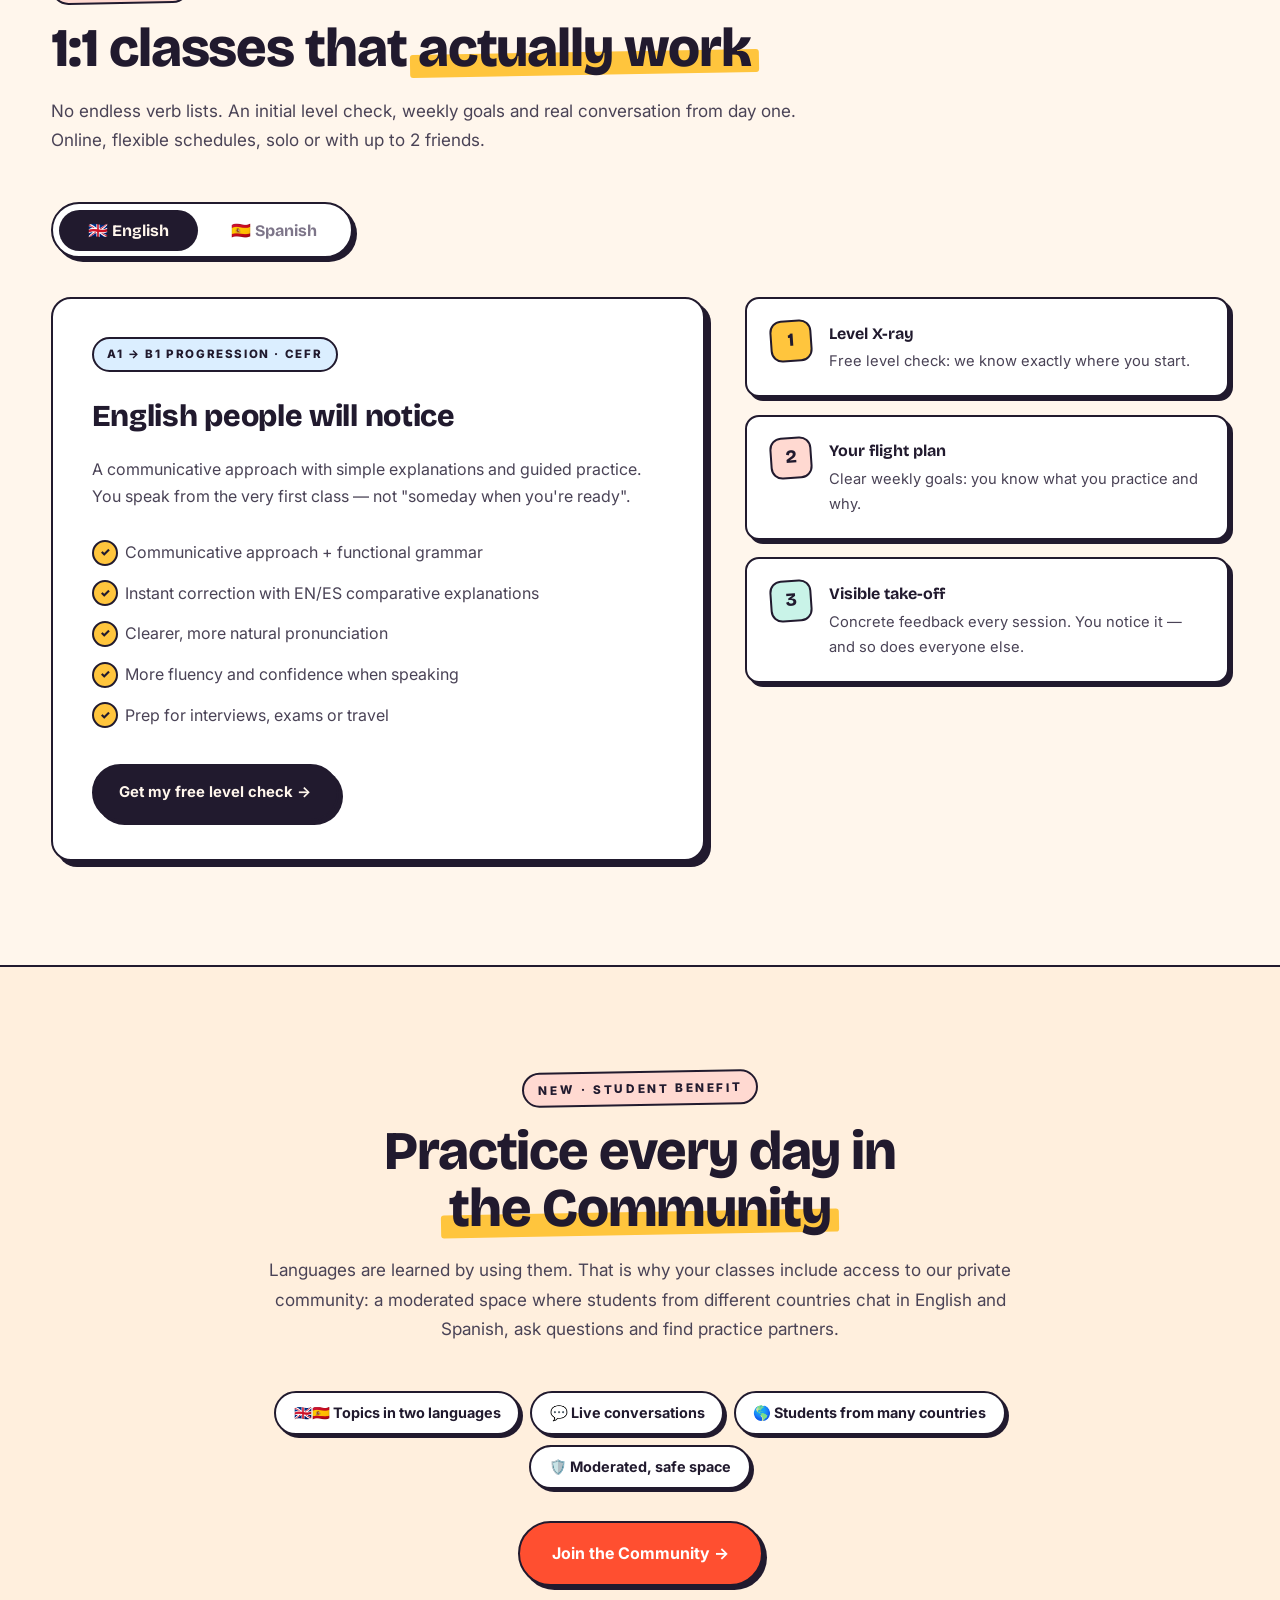
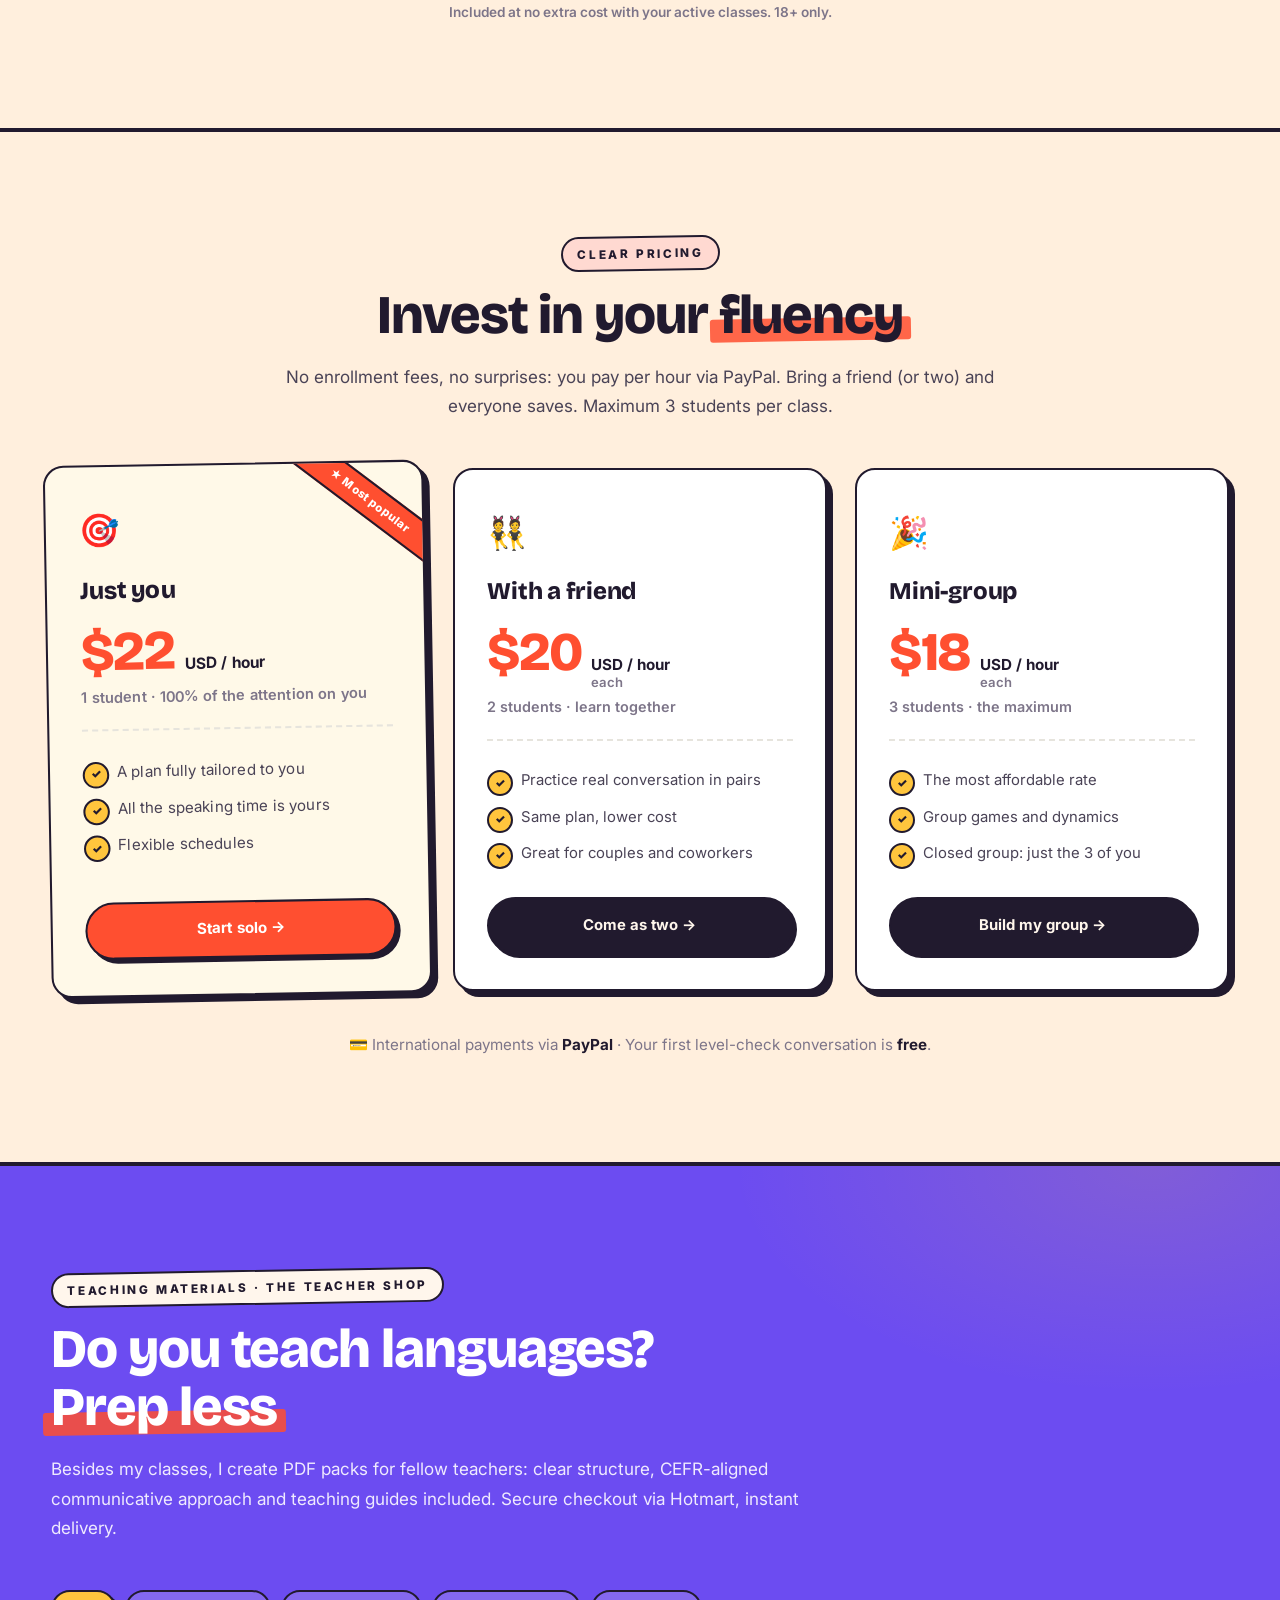
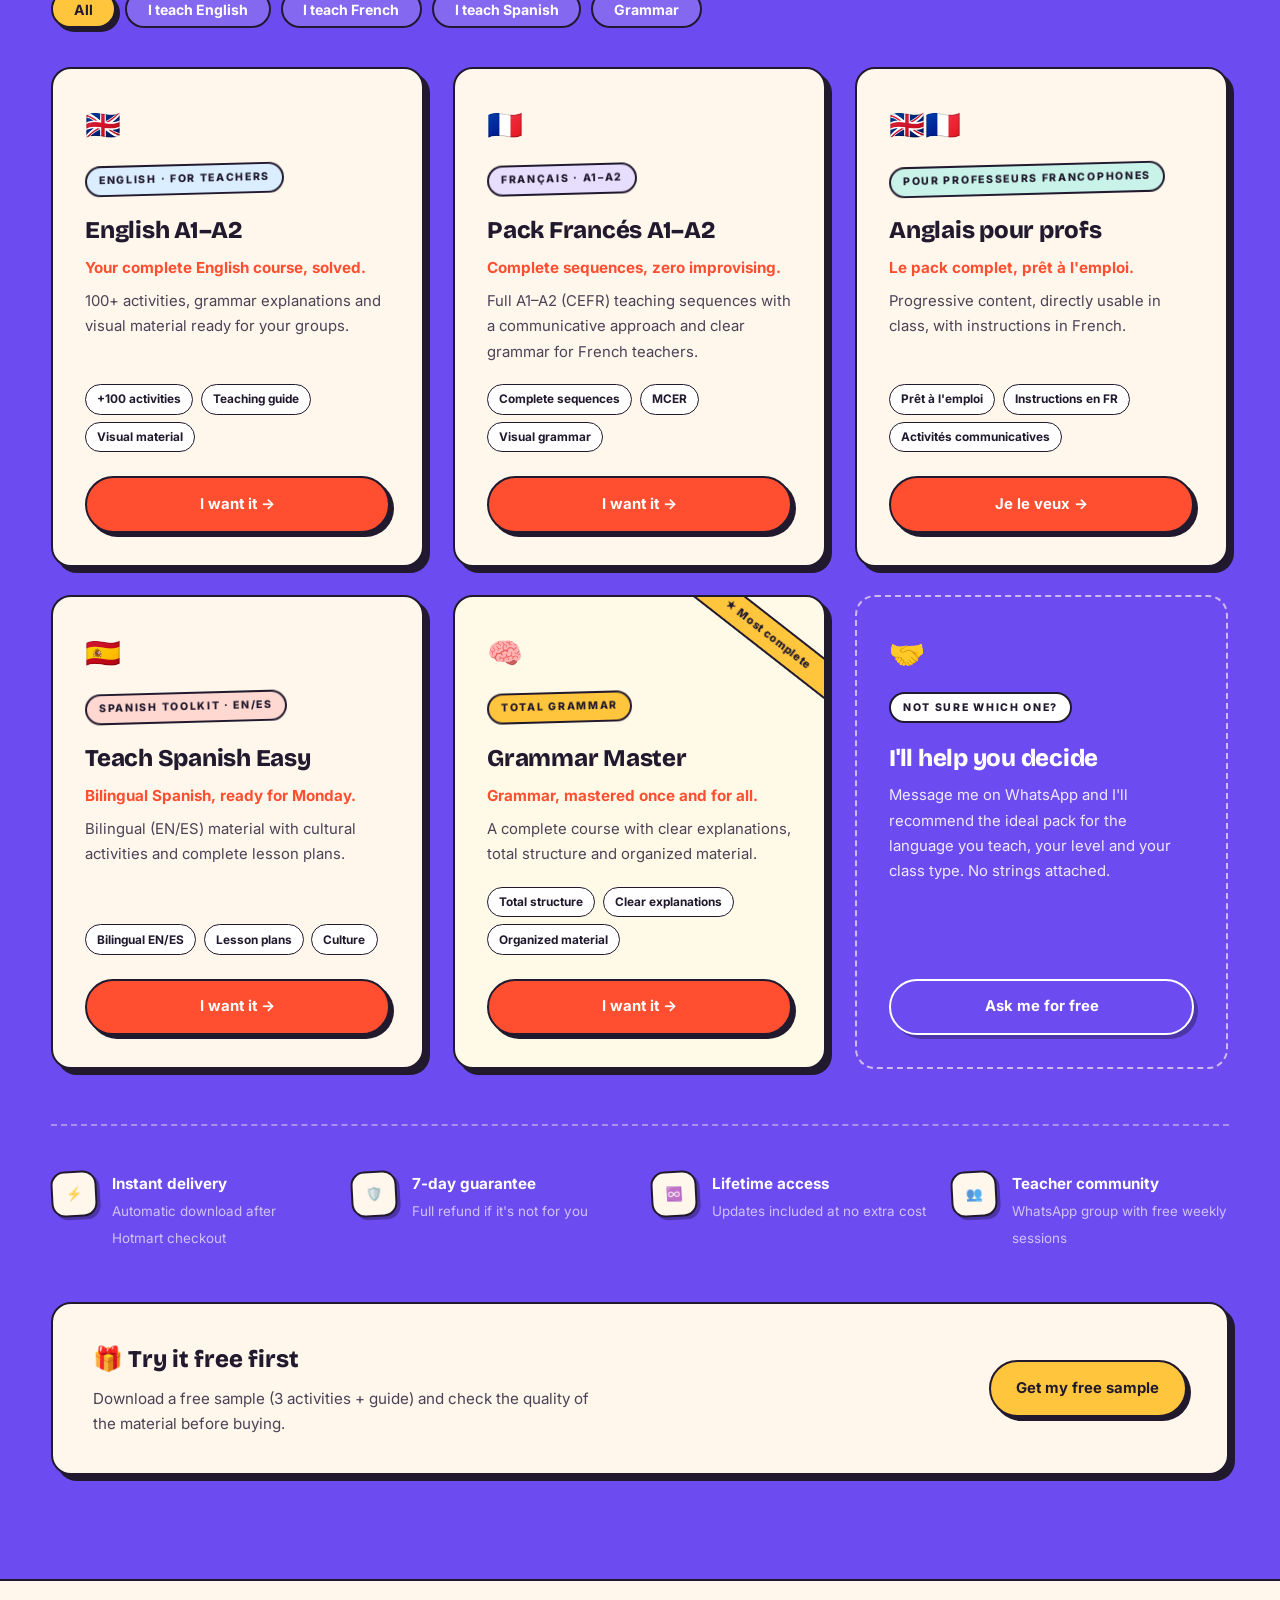
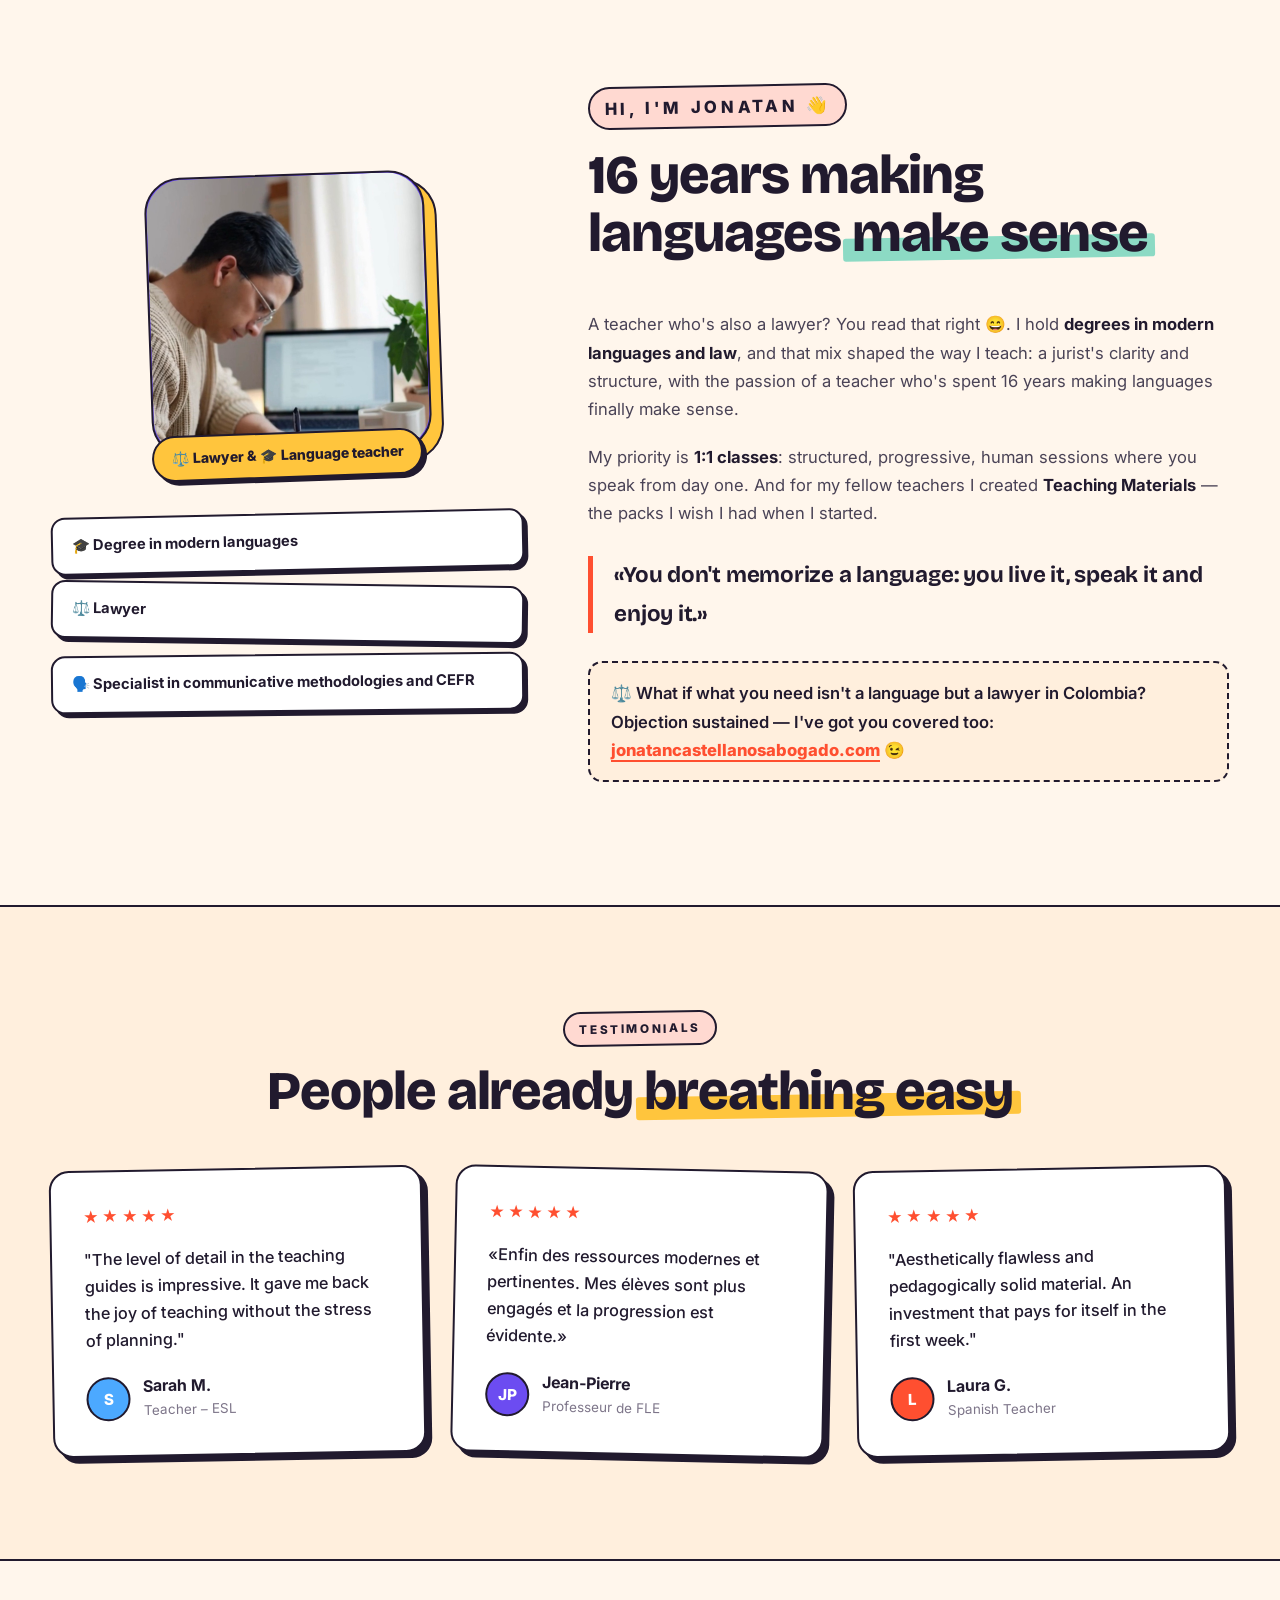
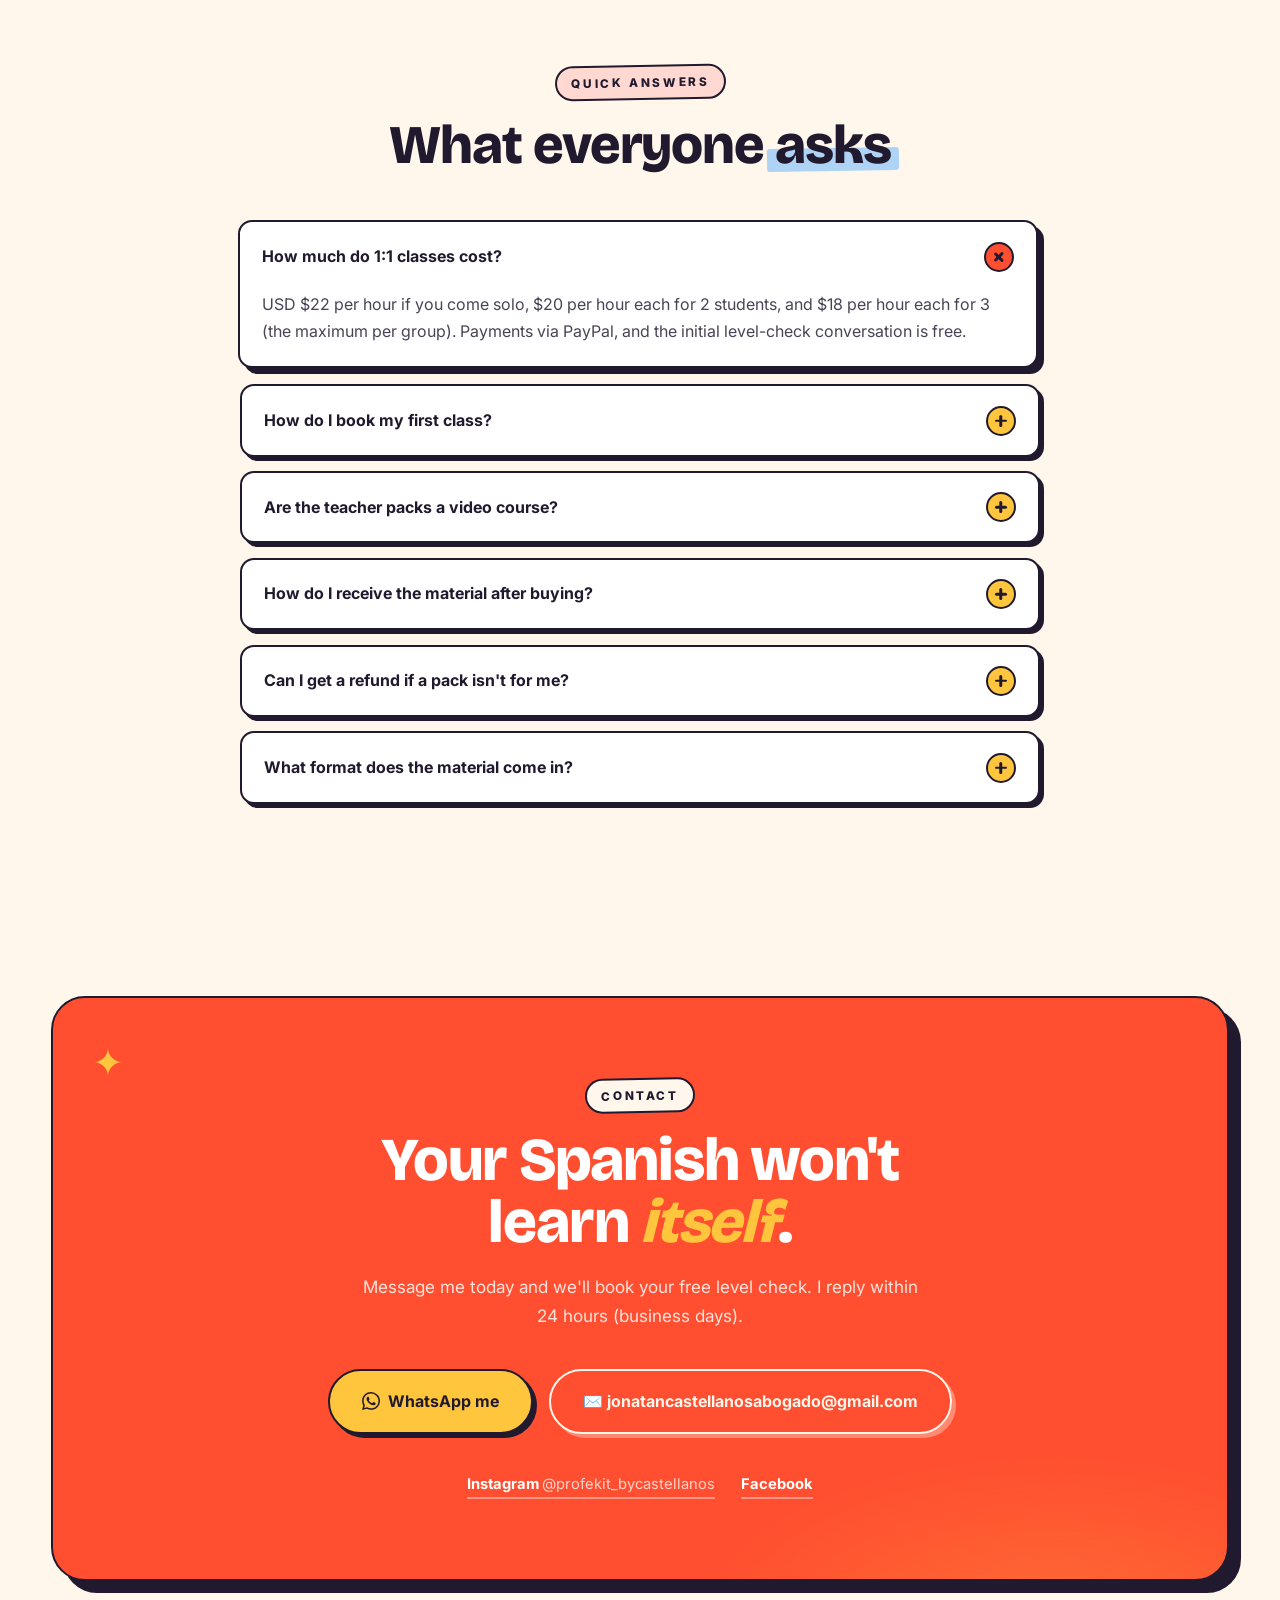
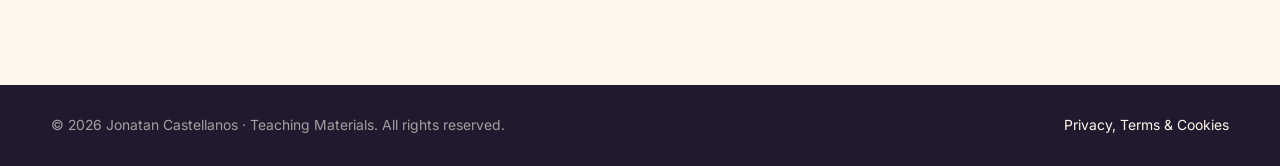
==== commit 98fb545f: "Comunidad de estudiantes: foro bilingüe con temas, conversaciones en vivo y moderación (Firebase) - " ====
--- a/index.html
+++ b/index.html
@@ -28,7 +28,7 @@
   <link rel="preconnect" href="https://fonts.googleapis.com">
   <link rel="preconnect" href="https://fonts.gstatic.com" crossorigin>
   <link href="https://fonts.googleapis.com/css2?family=Bricolage+Grotesque:opsz,wght@12..96,400;12..96,600;12..96,700;12..96,800&family=Inter:wght@400;500;600;700&display=swap" rel="stylesheet">
-  <link rel="stylesheet" href="css/styles.css?v=3">
+  <link rel="stylesheet" href="css/styles.css?v=4">
 
   <!-- Google tag (gtag.js) -->
   <script async src="https://www.googletagmanager.com/gtag/js?id=AW-18056733453"></script>
@@ -151,6 +151,7 @@
         <a href="#precios" data-nav data-i18n="nav_precios">Precios</a>
         <a href="#packs" data-nav data-i18n="nav_packs">Tienda del Profe</a>
         <a href="test-nivel.html" class="nav-test-link"><span data-i18n="nav_test">Test de Nivel</span><span class="nav-new-badge" data-i18n="nav_new">nuevo</span></a>
+        <a href="comunidad.html" data-i18n="nav_comunidad">Comunidad</a>
         <a href="#sobre-mi" data-nav data-i18n="nav_sobre">Sobre mí</a>
         <a href="#faq" data-nav>FAQ</a>
         <a href="#contacto" class="nav-cta" data-i18n="nav_cta">Escríbeme 👋</a>
@@ -341,6 +342,27 @@
       </div>
     </section>
 
+    <!-- ===== COMUNIDAD ===== -->
+    <section class="section section-cream" id="comunidad">
+      <div class="container narrow center">
+        <div class="section-head center reveal">
+          <p class="kicker kicker-coral" data-i18n="cp_kicker">Nuevo · Beneficio para estudiantes</p>
+          <h2 data-i18n="cp_h2">Practica todos los días en <span class="hl hl-yellow">la Comunidad</span></h2>
+          <p class="lead" data-i18n="cp_lead">El idioma se aprende usándolo. Por eso tus clases incluyen acceso a nuestra comunidad privada: un espacio moderado donde estudiantes de distintos países conversan en inglés y español, preguntan sus dudas y encuentran compañeros de práctica.</p>
+        </div>
+        <div class="cp-features reveal">
+          <span class="cp-chip">🇬🇧🇪🇸 <span data-i18n="cp_f1">Temas en dos idiomas</span></span>
+          <span class="cp-chip">💬 <span data-i18n="cp_f2">Conversaciones en vivo</span></span>
+          <span class="cp-chip">🌎 <span data-i18n="cp_f3">Estudiantes de varios países</span></span>
+          <span class="cp-chip">🛡️ <span data-i18n="cp_f4">Espacio moderado y seguro</span></span>
+        </div>
+        <div class="reveal">
+          <a class="btn btn-coral btn-lg" href="comunidad.html" data-i18n="cp_cta">Únete a la Comunidad →</a>
+          <p class="cp-note" data-i18n="cp_note">Incluida sin costo adicional con tus clases activas. Solo mayores de 18 años.</p>
+        </div>
+      </div>
+    </section>
+
     <!-- ===== PRECIOS ===== -->
     <section class="section section-cream" id="precios">
       <div class="container">
@@ -640,7 +662,7 @@
     <svg viewBox="0 0 24 24" width="26" height="26" fill="currentColor" aria-hidden="true"><path d="M17.5 14.4c-.3-.15-1.76-.87-2.03-.97-.27-.1-.47-.15-.67.15-.2.3-.77.97-.94 1.17-.17.2-.35.22-.65.07-.3-.15-1.26-.46-2.4-1.48-.89-.79-1.49-1.77-1.66-2.07-.17-.3-.02-.46.13-.61.14-.13.3-.35.45-.52.15-.17.2-.3.3-.5.1-.2.05-.37-.02-.52-.08-.15-.67-1.62-.92-2.22-.24-.58-.49-.5-.67-.51h-.57c-.2 0-.52.07-.8.37-.27.3-1.04 1.02-1.04 2.5 0 1.47 1.07 2.9 1.22 3.1.15.2 2.1 3.2 5.1 4.49.71.3 1.27.49 1.7.63.72.23 1.37.2 1.88.12.58-.09 1.76-.72 2-1.42.25-.7.25-1.3.18-1.42-.08-.13-.28-.2-.58-.35M12.04 21.79h-.01a9.87 9.87 0 0 1-5.03-1.38l-.36-.21-3.74.98 1-3.65-.24-.37a9.86 9.86 0 0 1-1.51-5.26c0-5.45 4.44-9.88 9.9-9.88a9.83 9.83 0 0 1 7 2.9 9.83 9.83 0 0 1 2.89 7c0 5.45-4.44 9.88-9.9 9.88m8.42-18.3A11.8 11.8 0 0 0 12.04 0C5.46 0 .1 5.35.1 11.92c0 2.1.55 4.15 1.6 5.96L0 24l6.27-1.64a11.94 11.94 0 0 0 5.76 1.47h.01c6.58 0 11.94-5.35 11.94-11.92 0-3.18-1.24-6.18-3.52-8.43"/></svg>
   </a>
 
-  <script src="js/i18n.js?v=3"></script>
+  <script src="js/i18n.js?v=4"></script>
   <script src="js/main.js?v=3"></script>
 </body>
 </html>
--- a/css/styles.css
+++ b/css/styles.css
@@ -147,16 +147,21 @@
   font-weight: 700;
 }
 
-.nav-links { display: flex; align-items: center; gap: .1rem; }
+.nav-links { display: flex; align-items: center; justify-content: flex-end; flex-wrap: wrap; gap: .1rem; }
 
 .nav-links a {
   color: var(--ink);
   text-decoration: none;
   font-size: .9rem;
   font-weight: 600;
-  padding: .55rem .85rem;
+  padding: .55rem .72rem;
   border-radius: 10px;
   transition: background .2s;
+  white-space: nowrap;
+}
+
+@media (max-width: 1240px) {
+  .nav-links a { font-size: .84rem; padding: .45rem .5rem; }
 }
 
 .nav-links a:hover { background: var(--cream-2); }
@@ -1656,3 +1661,21 @@
 @media (prefers-reduced-motion: reduce) {
   .nav-new-badge { animation: none; }
 }
+
+/* ---------- Promo Comunidad (index) ---------- */
+.cp-features {
+  display: flex; flex-wrap: wrap; gap: .6rem;
+  justify-content: center;
+  margin: 1.6rem 0 2rem;
+}
+.cp-chip {
+  border: var(--bw) solid var(--ink);
+  background: var(--paper);
+  border-radius: 999px;
+  padding: .5rem 1.1rem;
+  font-weight: 700;
+  font-size: .9rem;
+  color: var(--ink);
+  box-shadow: 3px 3px 0 var(--ink);
+}
+.cp-note { margin-top: .9rem; font-size: .85rem; color: var(--muted); font-weight: 600; }
